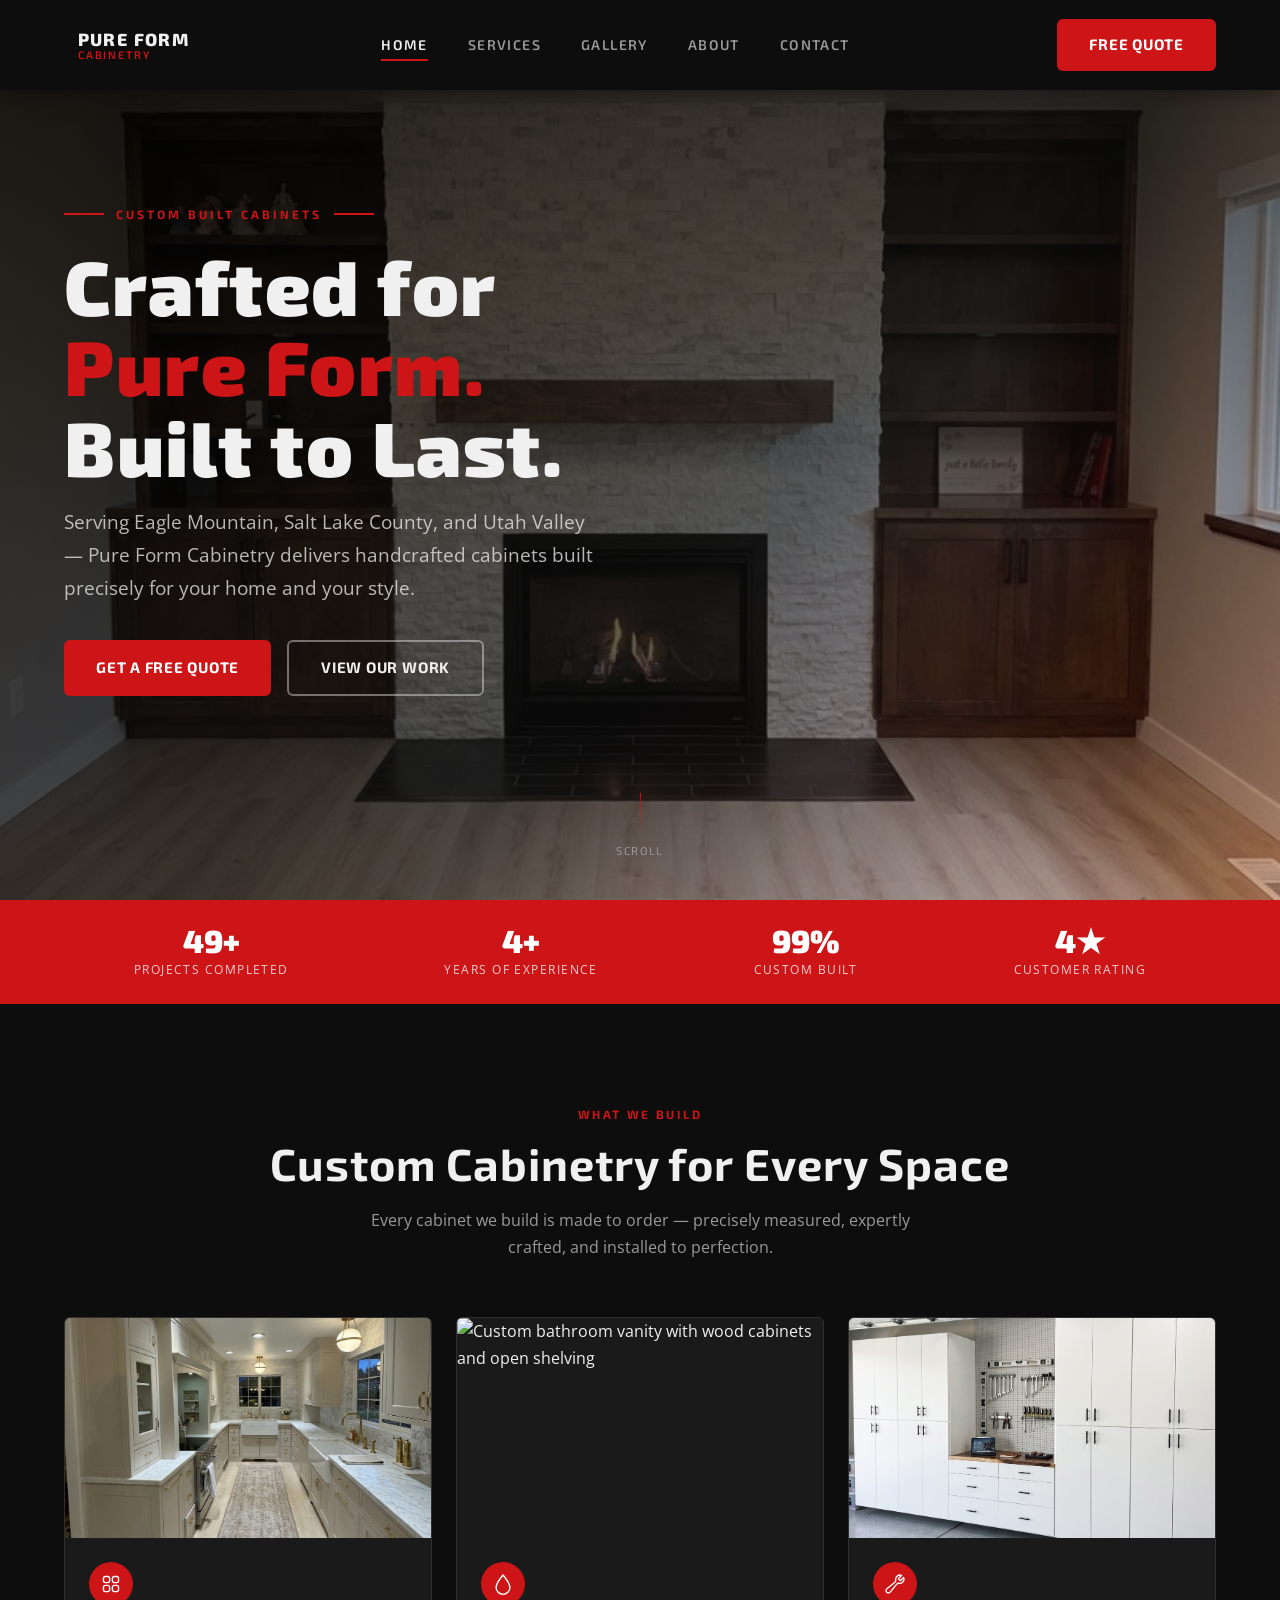
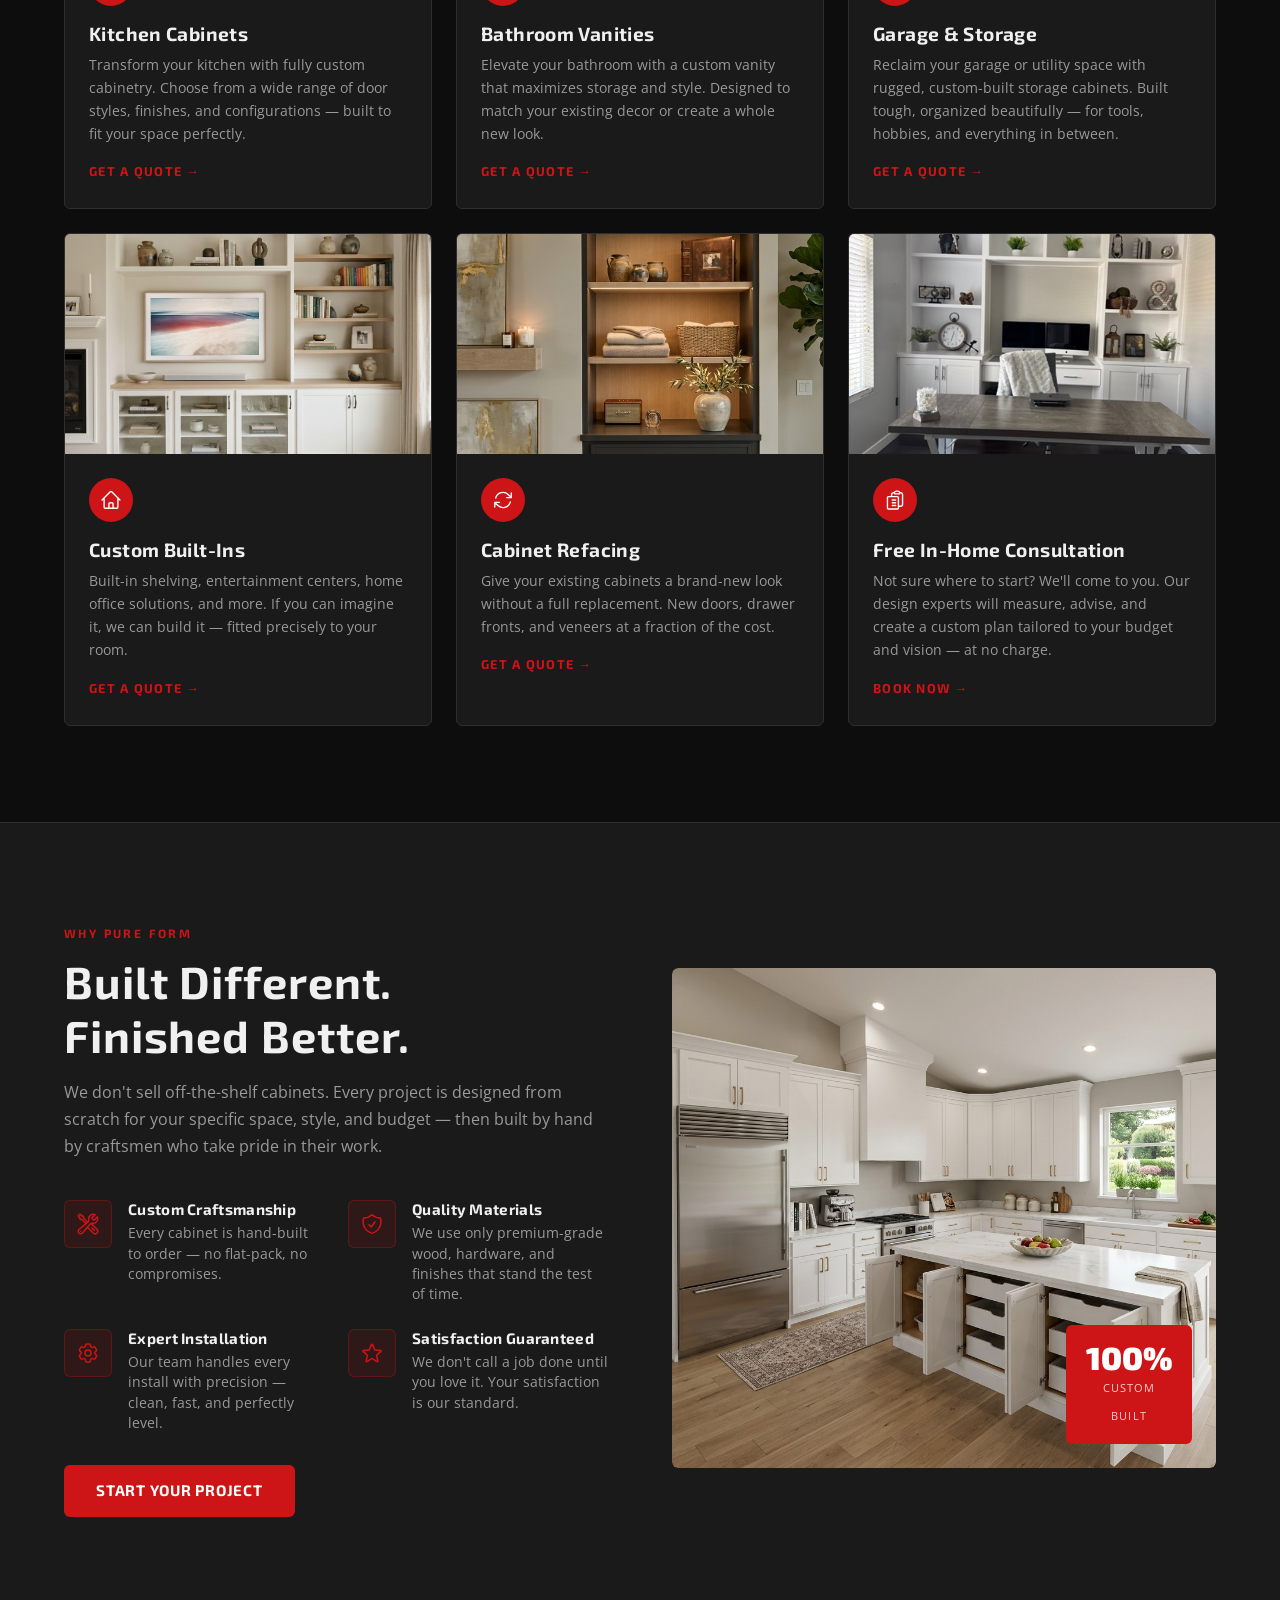
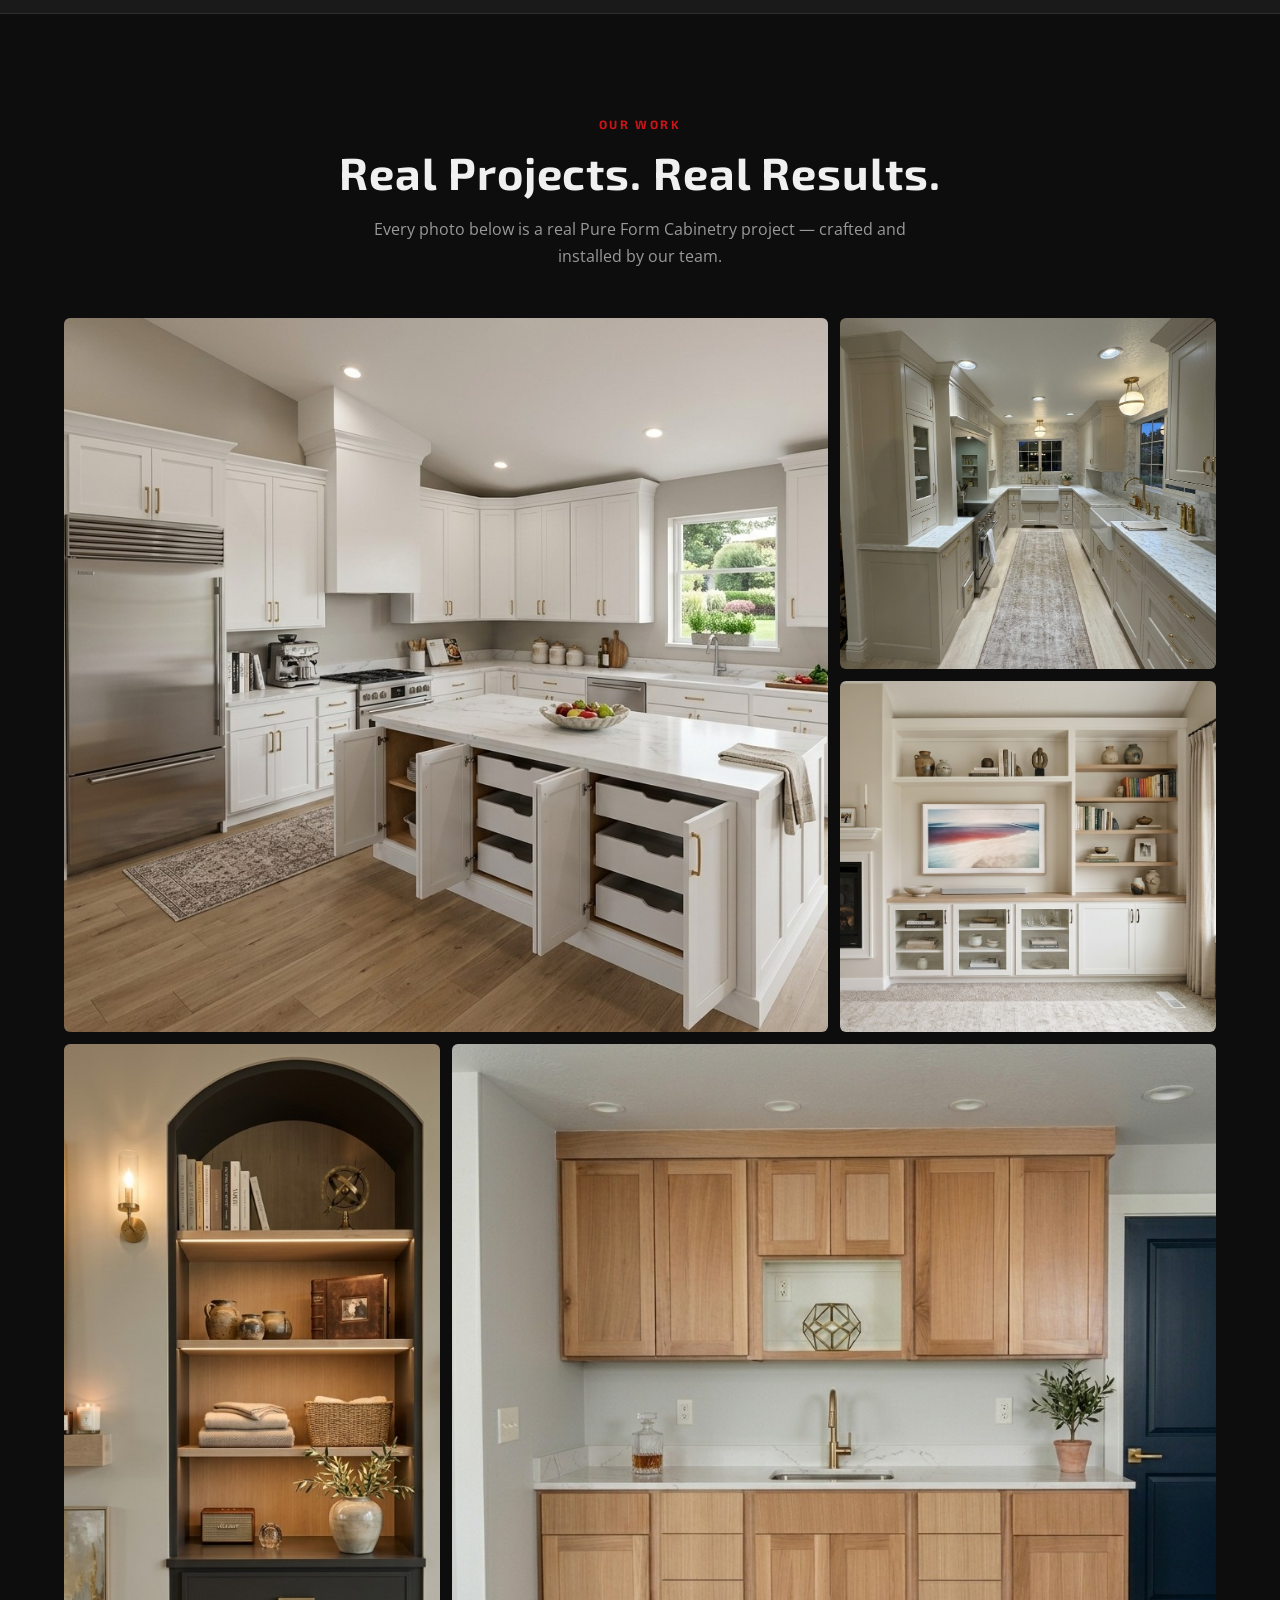
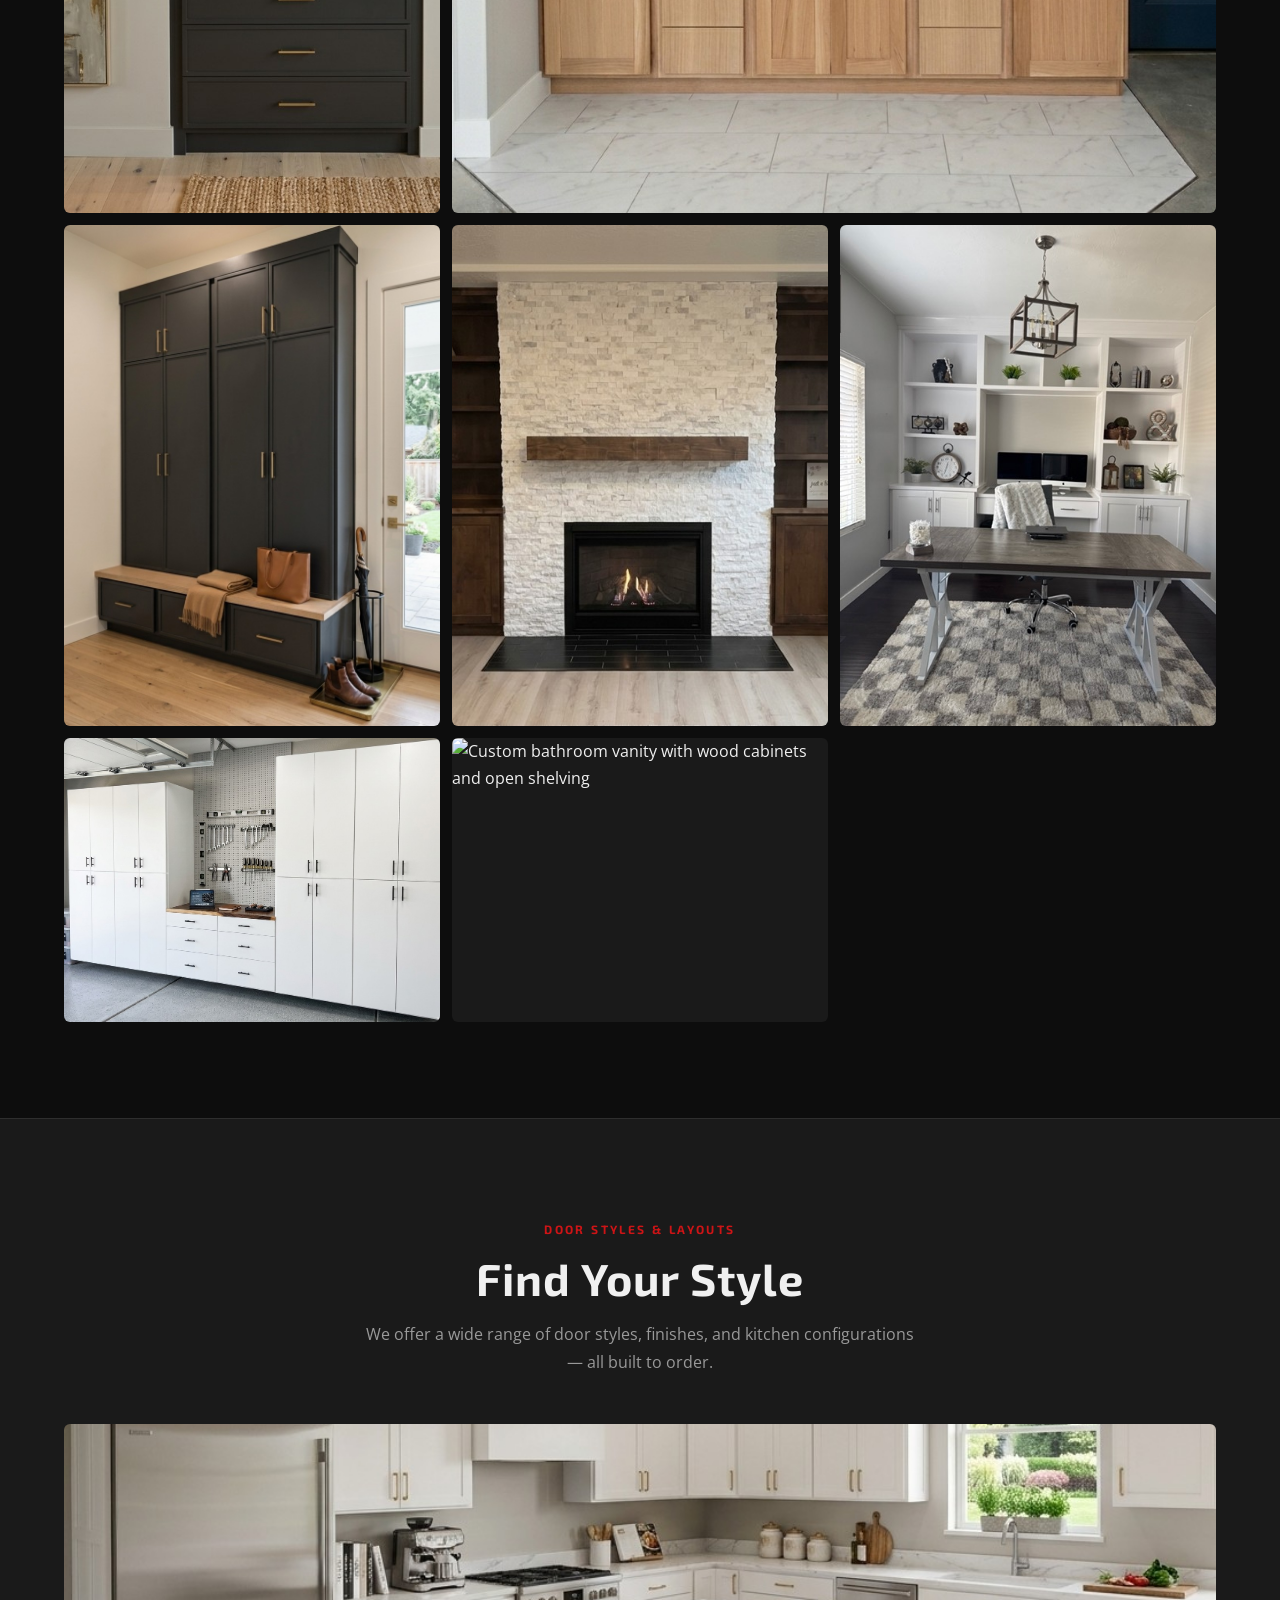
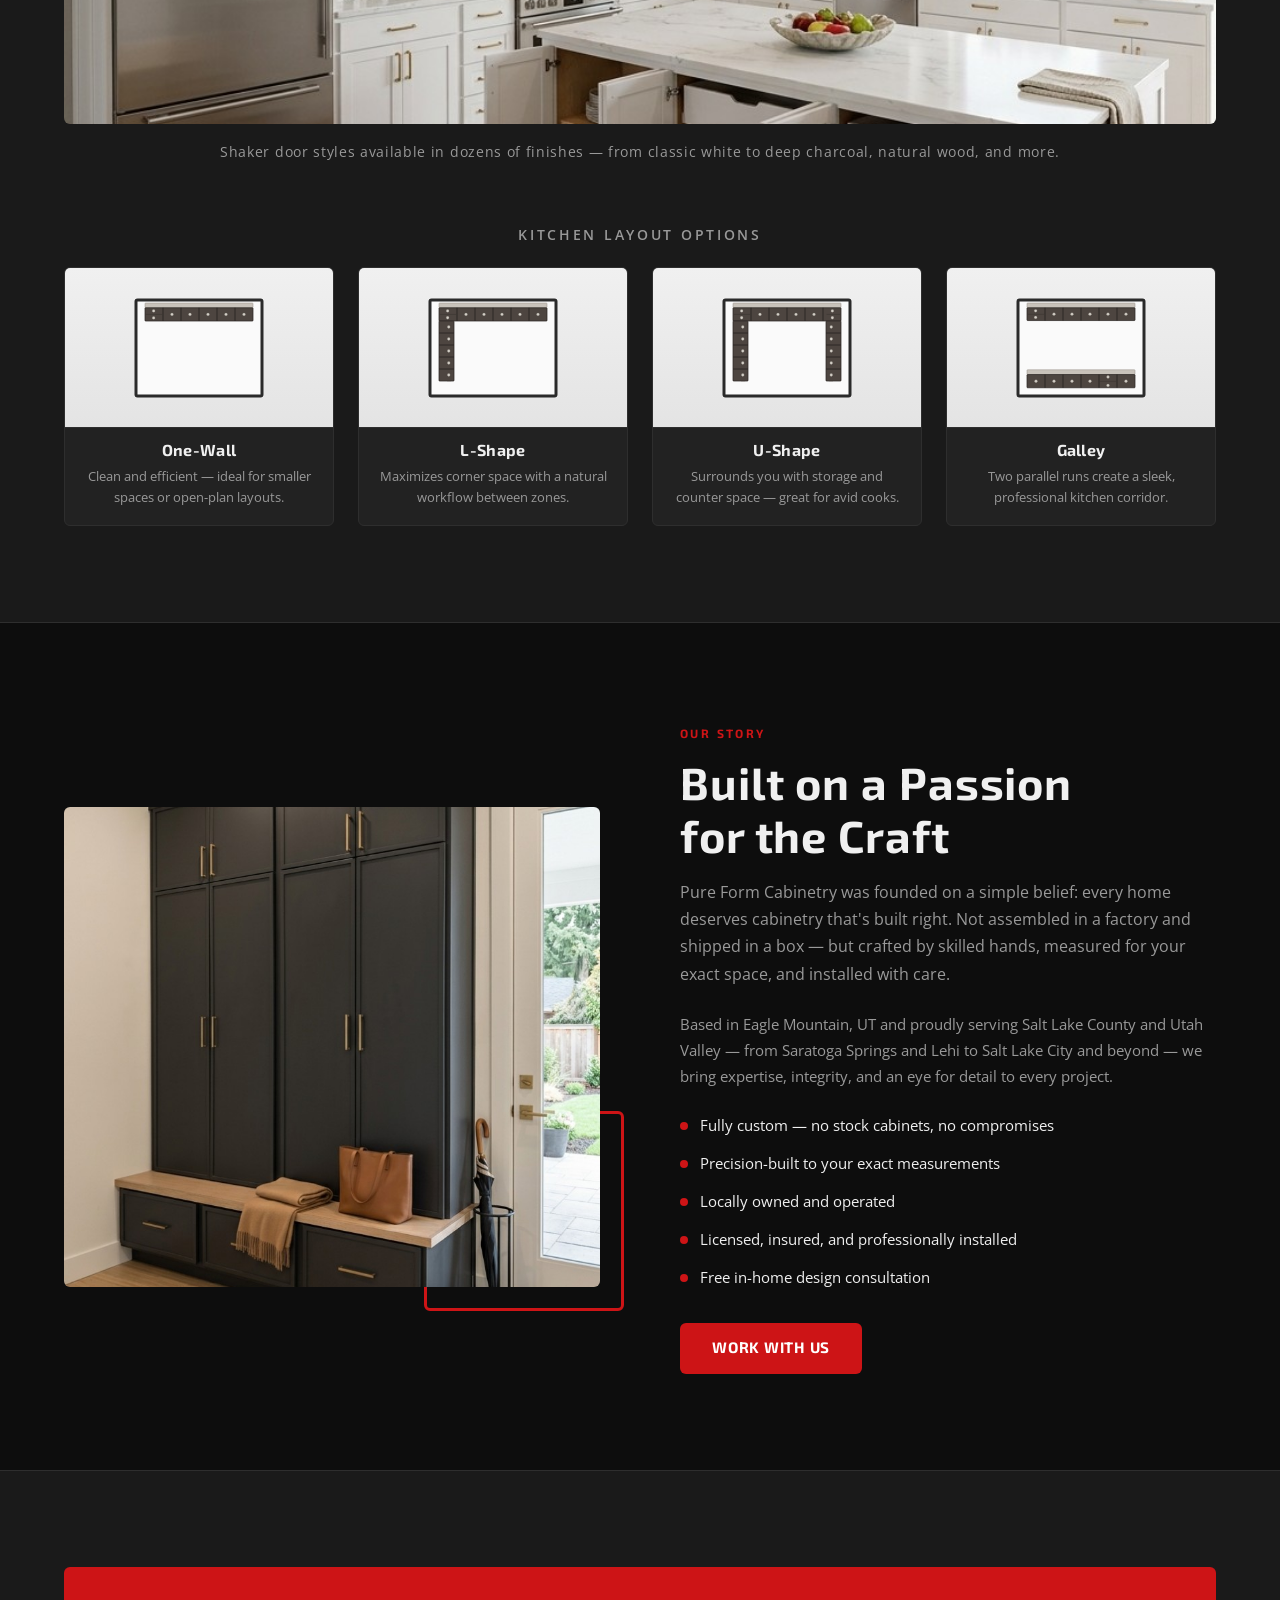
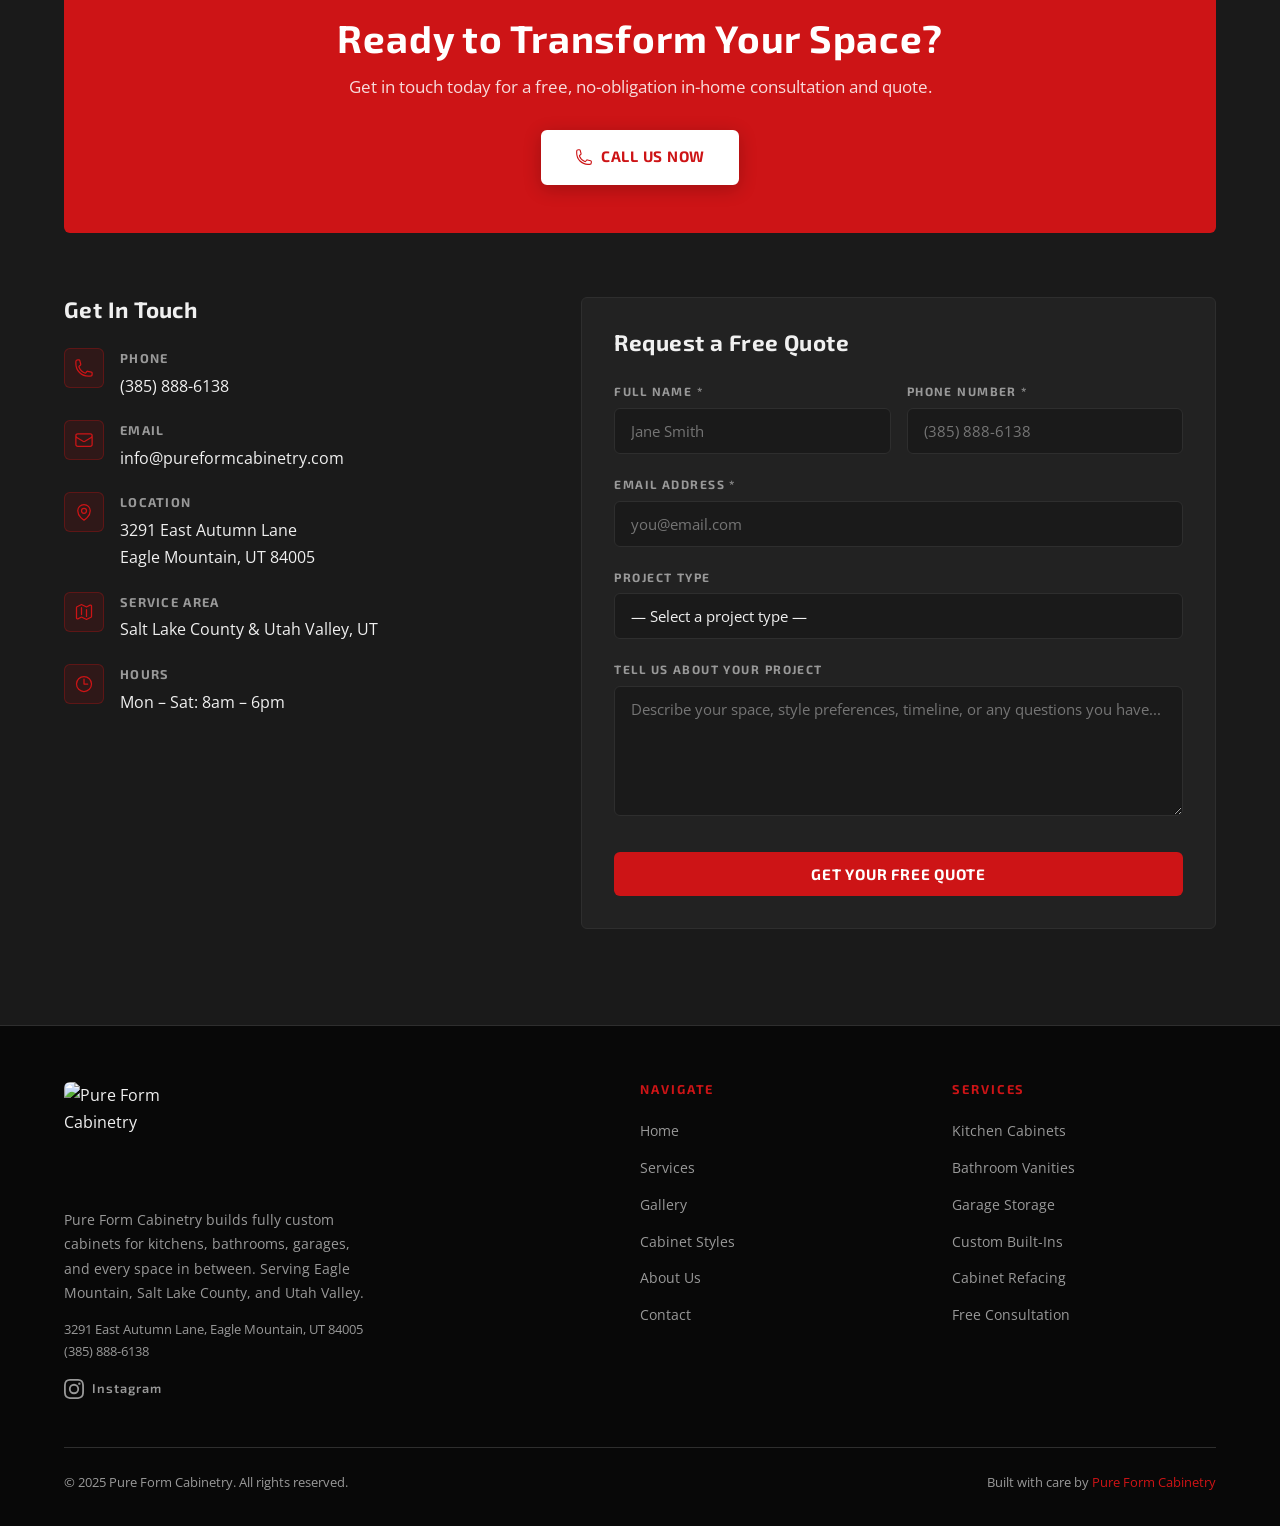
==== index.html @ 133c1fa2 "Initial site for GitHub Pages" ====
<!DOCTYPE html>
<html lang="en">
<head>
  <meta charset="UTF-8" />
  <meta name="viewport" content="width=device-width, initial-scale=1.0" />

  <!-- Primary SEO -->
  <title>Pure Form Cabinetry | Custom Cabinets in Eagle Mountain, Salt Lake & Utah Valley, UT</title>
  <meta name="description" content="Pure Form Cabinetry builds fully custom kitchen cabinets, bathroom vanities, and garage storage in Eagle Mountain, Salt Lake County, and Utah Valley. Call (385) 888-6138 for a free in-home quote." />
  <meta name="keywords" content="custom cabinets Eagle Mountain UT, kitchen cabinets Salt Lake City, bathroom vanity Utah Valley, custom cabinetry Lehi UT, garage cabinets Utah County, cabinet maker Eagle Mountain, Pure Form Cabinetry" />
  <link rel="canonical" href="https://www.pureformcabinetry.com/" />

  <!-- Geo / Local -->
  <meta name="geo.region" content="US-UT" />
  <meta name="geo.placename" content="Eagle Mountain, Utah" />
  <meta name="geo.position" content="40.3097;-111.9985" />
  <meta name="ICBM" content="40.3097, -111.9985" />

  <!-- Open Graph (social sharing) -->
  <meta property="og:type" content="website" />
  <meta property="og:url" content="https://www.pureformcabinetry.com/" />
  <meta property="og:title" content="Pure Form Cabinetry | Custom Cabinets — Eagle Mountain, UT" />
  <meta property="og:description" content="Handcrafted custom cabinets for kitchens, bathrooms, and garages. Serving Salt Lake County and Utah Valley. Free in-home consultations." />
  <meta property="og:image" content="https://www.pureformcabinetry.com/images/kitchen-island.png" />
  <meta property="og:image:width" content="1200" />
  <meta property="og:image:height" content="630" />
  <meta property="og:site_name" content="Pure Form Cabinetry" />
  <meta property="og:locale" content="en_US" />

  <!-- Twitter Card -->
  <meta name="twitter:card" content="summary_large_image" />
  <meta name="twitter:title" content="Pure Form Cabinetry | Custom Cabinets — Eagle Mountain, UT" />
  <meta name="twitter:description" content="Handcrafted custom cabinets for kitchens, bathrooms, and garages. Serving Salt Lake County and Utah Valley." />
  <meta name="twitter:image" content="https://www.pureformcabinetry.com/images/kitchen-island.png" />

  <!-- JSON-LD: LocalBusiness Structured Data -->
  <script type="application/ld+json">
  {
    "@context": "https://schema.org",
    "@type": "HomeAndConstructionBusiness",
    "name": "Pure Form Cabinetry",
    "description": "Custom built kitchen cabinets, bathroom vanities, garage storage, and built-in cabinetry serving Eagle Mountain, Salt Lake County, and Utah Valley.",
    "url": "https://www.pureformcabinetry.com",
    "logo": "https://www.pureformcabinetry.com/images/kitchen-island.png",
    "image": "https://www.pureformcabinetry.com/images/kitchen-island.png",
    "telephone": "+13858886138",
    "foundingDate": "2024",
    "priceRange": "$$",
    "address": {
      "@type": "PostalAddress",
      "streetAddress": "3291 East Autumn Lane",
      "addressLocality": "Eagle Mountain",
      "addressRegion": "UT",
      "postalCode": "84005",
      "addressCountry": "US"
    },
    "geo": {
      "@type": "GeoCoordinates",
      "latitude": 40.3097,
      "longitude": -111.9985
    },
    "openingHoursSpecification": [
      {
        "@type": "OpeningHoursSpecification",
        "dayOfWeek": ["Monday","Tuesday","Wednesday","Thursday","Friday","Saturday"],
        "opens": "08:00",
        "closes": "18:00"
      }
    ],
    "areaServed": [
      { "@type": "City", "name": "Eagle Mountain", "sameAs": "https://www.wikidata.org/wiki/Q1300413" },
      { "@type": "City", "name": "Saratoga Springs" },
      { "@type": "City", "name": "Lehi" },
      { "@type": "City", "name": "American Fork" },
      { "@type": "City", "name": "Provo" },
      { "@type": "City", "name": "Orem" },
      { "@type": "City", "name": "Salt Lake City" },
      { "@type": "City", "name": "South Jordan" },
      { "@type": "City", "name": "West Jordan" },
      { "@type": "City", "name": "Sandy" },
      { "@type": "City", "name": "Draper" },
      { "@type": "City", "name": "Herriman" },
      { "@type": "County", "name": "Salt Lake County" },
      { "@type": "County", "name": "Utah County" }
    ],
    "hasOfferCatalog": {
      "@type": "OfferCatalog",
      "name": "Custom Cabinetry Services",
      "itemListElement": [
        { "@type": "Offer", "itemOffered": { "@type": "Service", "name": "Custom Kitchen Cabinets" } },
        { "@type": "Offer", "itemOffered": { "@type": "Service", "name": "Bathroom Vanities" } },
        { "@type": "Offer", "itemOffered": { "@type": "Service", "name": "Garage Storage Cabinets" } },
        { "@type": "Offer", "itemOffered": { "@type": "Service", "name": "Custom Built-Ins" } },
        { "@type": "Offer", "itemOffered": { "@type": "Service", "name": "Cabinet Refacing" } },
        { "@type": "Offer", "itemOffered": { "@type": "Service", "name": "Free In-Home Consultation" } }
      ]
    },
    "sameAs": [
      "https://www.instagram.com/raws_chris/"
    ]
  }
  </script>

  <!-- Google Fonts -->
  <link rel="preconnect" href="https://fonts.googleapis.com" />
  <link rel="preconnect" href="https://fonts.gstatic.com" crossorigin />
  <link href="https://fonts.googleapis.com/css2?family=Exo+2:wght@400;600;700;800;900&family=Open+Sans:wght@400;500;600&display=swap" rel="stylesheet" />

  <!-- Stylesheet -->
  <link rel="stylesheet" href="css/styles.css" />
</head>
<body>

  <!-- SVG Icon Sprite -->
  <svg xmlns="http://www.w3.org/2000/svg" style="display:none" aria-hidden="true">
    <!-- Kitchen / cabinet grid -->
    <symbol id="icon-grid" viewBox="0 0 24 24" fill="none" stroke="currentColor" stroke-width="1.5" stroke-linecap="round" stroke-linejoin="round">
      <path d="M3.75 6A2.25 2.25 0 016 3.75h2.25A2.25 2.25 0 0110.5 6v2.25a2.25 2.25 0 01-2.25 2.25H6a2.25 2.25 0 01-2.25-2.25V6zM3.75 15.75A2.25 2.25 0 016 13.5h2.25a2.25 2.25 0 012.25 2.25V18a2.25 2.25 0 01-2.25 2.25H6A2.25 2.25 0 013.75 18v-2.25zM13.5 6a2.25 2.25 0 012.25-2.25H18A2.25 2.25 0 0120.25 6v2.25A2.25 2.25 0 0118 10.5h-2.25a2.25 2.25 0 01-2.25-2.25V6zM13.5 15.75a2.25 2.25 0 012.25-2.25H18a2.25 2.25 0 012.25 2.25V18A2.25 2.25 0 0118 20.25h-2.25A2.25 2.25 0 0113.5 18v-2.25z"/>
    </symbol>
    <!-- Droplet / bathroom -->
    <symbol id="icon-drop" viewBox="0 0 24 24" fill="none" stroke="currentColor" stroke-width="1.5" stroke-linecap="round" stroke-linejoin="round">
      <path d="M12 2.25S4.5 11.25 4.5 15.75a7.5 7.5 0 0015 0c0-4.5-7.5-13.5-7.5-13.5z"/>
    </symbol>
    <!-- Wrench / garage -->
    <symbol id="icon-wrench" viewBox="0 0 24 24" fill="none" stroke="currentColor" stroke-width="1.5" stroke-linecap="round" stroke-linejoin="round">
      <path d="M21.75 6.75a4.5 4.5 0 01-4.884 4.484c-1.076-.091-2.264.071-2.95.904l-7.152 8.684a2.548 2.548 0 11-3.586-3.586l8.684-7.152c.833-.686.995-1.874.904-2.95a4.5 4.5 0 016.336-4.486l-3.276 3.276a3.004 3.004 0 002.25 2.25l3.276-3.276c.256.565.398 1.192.398 1.852z"/>
    </symbol>
    <!-- Home / built-ins -->
    <symbol id="icon-home" viewBox="0 0 24 24" fill="none" stroke="currentColor" stroke-width="1.5" stroke-linecap="round" stroke-linejoin="round">
      <path d="M2.25 12l8.954-8.955c.44-.439 1.152-.439 1.591 0L21.75 12M4.5 9.75v10.125c0 .621.504 1.125 1.125 1.125H9.75v-4.875c0-.621.504-1.125 1.125-1.125h2.25c.621 0 1.125.504 1.125 1.125V21h4.125c.621 0 1.125-.504 1.125-1.125V9.75M8.25 21h8.25"/>
    </symbol>
    <!-- Refresh / refacing -->
    <symbol id="icon-refresh" viewBox="0 0 24 24" fill="none" stroke="currentColor" stroke-width="1.5" stroke-linecap="round" stroke-linejoin="round">
      <path d="M16.023 9.348h4.992v-.001M2.985 19.644v-4.992m0 0h4.992m-4.993 0l3.181 3.183a8.25 8.25 0 0013.803-3.7M4.031 9.865a8.25 8.25 0 0113.803-3.7l3.181 3.182m0-4.991v4.99"/>
    </symbol>
    <!-- Clipboard / consultation -->
    <symbol id="icon-clipboard" viewBox="0 0 24 24" fill="none" stroke="currentColor" stroke-width="1.5" stroke-linecap="round" stroke-linejoin="round">
      <path d="M9 12h3.75M9 15h3.75M9 18h3.75m3 .75H18a2.25 2.25 0 002.25-2.25V6.108c0-1.135-.845-2.098-1.976-2.192a48.424 48.424 0 00-1.123-.08m-5.801 0c-.065.21-.1.433-.1.664 0 .414.336.75.75.75h4.5a.75.75 0 00.75-.75 2.25 2.25 0 00-.1-.664m-5.8 0A2.251 2.251 0 0113.5 2.25H15c1.012 0 1.867.668 2.15 1.586m-5.8 0c-.376.023-.75.05-1.124.08C9.095 4.01 8.25 4.973 8.25 6.108V8.25m0 0H4.875c-.621 0-1.125.504-1.125 1.125v11.25c0 .621.504 1.125 1.125 1.125h9.75c.621 0 1.125-.504 1.125-1.125V9.375c0-.621-.504-1.125-1.125-1.125H8.25z"/>
    </symbol>
    <!-- Hammer / craftsmanship -->
    <symbol id="icon-hammer" viewBox="0 0 24 24" fill="none" stroke="currentColor" stroke-width="1.5" stroke-linecap="round" stroke-linejoin="round">
      <path d="M11.42 15.17L17.25 21A2.652 2.652 0 0021 17.25l-5.877-5.877M11.42 15.17l2.496-3.03c.317-.384.74-.626 1.208-.766M11.42 15.17l-4.655 5.653a2.548 2.548 0 11-3.586-3.586l6.837-5.63m5.108-.233c.55-.164 1.163-.188 1.743-.14a4.5 4.5 0 004.486-6.336l-3.276 3.277a3.004 3.004 0 01-2.25-2.25l3.276-3.276a4.5 4.5 0 00-6.336 4.486c.091 1.076-.071 2.264-.904 2.95l-.102.085m-1.745 1.437L5.909 7.5H4.5L2.25 3.75l1.5-1.5L7.5 4.5v1.409l4.26 4.26m-1.745 1.437l1.745-1.437m6.615 8.206L15.75 15.75M4.867 19.125h.008v.008h-.008v-.008z"/>
    </symbol>
    <!-- Shield-check / quality materials -->
    <symbol id="icon-shield" viewBox="0 0 24 24" fill="none" stroke="currentColor" stroke-width="1.5" stroke-linecap="round" stroke-linejoin="round">
      <path d="M9 12.75L11.25 15 15 9.75m-3-7.036A11.959 11.959 0 013.598 6 11.99 11.99 0 003 9.749c0 5.592 3.824 10.29 9 11.623 5.176-1.332 9-6.03 9-11.622 0-1.31-.21-2.571-.598-3.751h-.152c-3.196 0-6.1-1.248-8.25-3.285z"/>
    </symbol>
    <!-- Cog / installation -->
    <symbol id="icon-cog" viewBox="0 0 24 24" fill="none" stroke="currentColor" stroke-width="1.5" stroke-linecap="round" stroke-linejoin="round">
      <path d="M9.594 3.94c.09-.542.56-.94 1.11-.94h2.593c.55 0 1.02.398 1.11.94l.213 1.281c.063.374.313.686.645.87.074.04.147.083.22.127.324.196.72.257 1.075.124l1.217-.456a1.125 1.125 0 011.37.49l1.296 2.247a1.125 1.125 0 01-.26 1.431l-1.003.827c-.293.24-.438.613-.431.992a6.759 6.759 0 010 .255c-.007.378.138.75.43.99l1.005.828c.424.35.534.954.26 1.43l-1.298 2.247a1.125 1.125 0 01-1.369.491l-1.217-.456c-.355-.133-.75-.072-1.076.124a6.57 6.57 0 01-.22.128c-.331.183-.581.495-.644.869l-.213 1.28c-.09.543-.56.941-1.11.941h-2.594c-.55 0-1.02-.398-1.11-.94l-.213-1.281c-.062-.374-.312-.686-.644-.87a6.52 6.52 0 01-.22-.127c-.325-.196-.72-.257-1.076-.124l-1.217.456a1.125 1.125 0 01-1.369-.49l-1.297-2.247a1.125 1.125 0 01.26-1.431l1.004-.827c.292-.24.437-.613.43-.992a6.932 6.932 0 010-.255c.007-.378-.138-.75-.43-.99l-1.004-.828a1.125 1.125 0 01-.26-1.43l1.297-2.247a1.125 1.125 0 011.37-.491l1.216.456c.356.133.751.072 1.076-.124.072-.044.146-.087.22-.128.332-.183.582-.495.644-.869l.214-1.281z"/><path d="M15 12a3 3 0 11-6 0 3 3 0 016 0z"/>
    </symbol>
    <!-- Star / satisfaction -->
    <symbol id="icon-star" viewBox="0 0 24 24" fill="none" stroke="currentColor" stroke-width="1.5" stroke-linecap="round" stroke-linejoin="round">
      <path d="M11.48 3.499a.562.562 0 011.04 0l2.125 5.111a.563.563 0 00.475.345l5.518.442c.499.04.701.663.321.988l-4.204 3.602a.563.563 0 00-.182.557l1.285 5.385a.562.562 0 01-.84.61l-4.725-2.885a.563.563 0 00-.586 0L6.982 20.54a.562.562 0 01-.84-.61l1.285-5.386a.562.562 0 00-.182-.557l-4.204-3.602a.563.563 0 01.321-.988l5.518-.442a.563.563 0 00.475-.345L11.48 3.5z"/>
    </symbol>
    <!-- Phone -->
    <symbol id="icon-phone" viewBox="0 0 24 24" fill="none" stroke="currentColor" stroke-width="1.5" stroke-linecap="round" stroke-linejoin="round">
      <path d="M2.25 6.75c0 8.284 6.716 15 15 15h2.25a2.25 2.25 0 002.25-2.25v-1.372c0-.516-.351-.966-.852-1.091l-4.423-1.106c-.44-.11-.902.055-1.173.417l-.97 1.293c-.282.376-.769.542-1.21.38a12.035 12.035 0 01-7.143-7.143c-.162-.441.004-.928.38-1.21l1.293-.97c.363-.271.527-.734.417-1.173L6.963 3.102a1.125 1.125 0 00-1.091-.852H4.5A2.25 2.25 0 002.25 4.5v2.25z"/>
    </symbol>
    <!-- Mail / envelope -->
    <symbol id="icon-mail" viewBox="0 0 24 24" fill="none" stroke="currentColor" stroke-width="1.5" stroke-linecap="round" stroke-linejoin="round">
      <path d="M21.75 6.75v10.5a2.25 2.25 0 01-2.25 2.25h-15a2.25 2.25 0 01-2.25-2.25V6.75m19.5 0A2.25 2.25 0 0019.5 4.5h-15a2.25 2.25 0 00-2.25 2.25m19.5 0v.243a2.25 2.25 0 01-1.07 1.916l-7.5 4.615a2.25 2.25 0 01-2.36 0L3.32 8.91a2.25 2.25 0 01-1.07-1.916V6.75"/>
    </symbol>
    <!-- Map pin / location -->
    <symbol id="icon-pin" viewBox="0 0 24 24" fill="none" stroke="currentColor" stroke-width="1.5" stroke-linecap="round" stroke-linejoin="round">
      <path d="M15 10.5a3 3 0 11-6 0 3 3 0 016 0z"/><path d="M19.5 10.5c0 7.142-7.5 11.25-7.5 11.25S4.5 17.642 4.5 10.5a7.5 7.5 0 1115 0z"/>
    </symbol>
    <!-- Map / service area -->
    <symbol id="icon-map" viewBox="0 0 24 24" fill="none" stroke="currentColor" stroke-width="1.5" stroke-linecap="round" stroke-linejoin="round">
      <path d="M9 6.75V15m6-6v8.25m.503 3.498l4.875-2.437c.381-.19.622-.58.622-1.006V4.82c0-.836-.88-1.38-1.628-1.006l-3.869 1.934c-.317.159-.69.159-1.006 0L9.503 3.252a1.125 1.125 0 00-1.006 0L3.622 5.689C3.24 5.88 3 6.27 3 6.695V19.18c0 .836.88 1.38 1.628 1.006l3.869-1.934c.317-.159.69-.159 1.006 0l4.994 2.497c.317.158.69.158 1.006 0z"/>
    </symbol>
    <!-- Clock / hours -->
    <symbol id="icon-clock" viewBox="0 0 24 24" fill="none" stroke="currentColor" stroke-width="1.5" stroke-linecap="round" stroke-linejoin="round">
      <path d="M12 6v6h4.5m4.5 0a9 9 0 11-18 0 9 9 0 0118 0z"/>
    </symbol>
  </svg>

  <!-- ======================================================
       NAVIGATION
  ====================================================== -->
  <header class="nav" id="nav">
    <div class="nav-inner">
      <!-- Logo -->
      <a href="#home" class="nav-logo">
        <img src="../top.png" alt="" class="nav-logo-icon" aria-hidden="true" />
        <div class="nav-logo-text">
          Pure Form
          <span>Cabinetry</span>
        </div>
      </a>

      <!-- Desktop Links -->
      <nav class="nav-links">
        <a href="#home">Home</a>
        <a href="#services">Services</a>
        <a href="#gallery">Gallery</a>
        <a href="#about">About</a>
        <a href="#contact">Contact</a>
      </nav>

      <a href="#contact" class="btn btn-primary nav-cta">Free Quote</a>

      <!-- Hamburger -->
      <button class="nav-hamburger" aria-label="Toggle menu">
        <span></span>
        <span></span>
        <span></span>
      </button>
    </div>

    <!-- Mobile Drawer -->
    <nav class="nav-mobile">
      <a href="#home">Home</a>
      <a href="#services">Services</a>
      <a href="#gallery">Gallery</a>
      <a href="#about">About</a>
      <a href="#contact">Contact</a>
      <a href="#contact" class="btn btn-primary">Get a Free Quote</a>
    </nav>
  </header>


  <!-- ======================================================
       HERO
  ====================================================== -->
  <section class="hero" id="home">
    <!-- Background Video -->
    <video class="hero-video" autoplay muted loop playsinline poster="images/fireplace-built-ins.png">
      <source src="../video.mp4" type="video/mp4" />
    </video>

    <div class="hero-overlay"></div>

    <div class="hero-content">
      <div class="hero-eyebrow">
        <span>Custom Built Cabinets</span>
      </div>

      <h1>Crafted for<br /><em>Pure Form.</em><br />Built to Last.</h1>

      <p class="hero-sub">
        Serving Eagle Mountain, Salt Lake County, and Utah Valley — Pure Form Cabinetry delivers handcrafted cabinets built precisely for your home and your style.
      </p>

      <div class="hero-actions">
        <a href="#contact" class="btn btn-primary">Get a Free Quote</a>
        <a href="#gallery" class="btn btn-outline">View Our Work</a>
      </div>
    </div>

    <div class="hero-scroll" role="button" tabindex="0" aria-label="Scroll down">
      <div class="hero-scroll-line"></div>
      <span>Scroll</span>
    </div>
  </section>


  <!-- ======================================================
       STATS BAR
  ====================================================== -->
  <div class="stats">
    <div class="stats-inner container">
      <div class="stat-item">
        <div class="stat-num" data-target="50" data-suffix="+">50+</div>
        <div class="stat-label">Projects Completed</div>
      </div>
      <div class="stat-item">
        <div class="stat-num" data-target="5" data-suffix="+">5+</div>
        <div class="stat-label">Years of Experience</div>
      </div>
      <div class="stat-item">
        <div class="stat-num" data-target="100" data-suffix="%">100%</div>
        <div class="stat-label">Custom Built</div>
      </div>
      <div class="stat-item">
        <div class="stat-num" data-target="5" data-suffix="★">5★</div>
        <div class="stat-label">Customer Rating</div>
      </div>
    </div>
  </div>


  <!-- ======================================================
       SERVICES
  ====================================================== -->
  <section class="services" id="services">
    <div class="container">
      <div class="services-header reveal">
        <span class="section-label">What We Build</span>
        <h2 class="section-title">Custom Cabinetry for Every Space</h2>
        <p class="section-sub">Every cabinet we build is made to order — precisely measured, expertly crafted, and installed to perfection.</p>
      </div>

      <div class="services-grid">

        <!-- Kitchen -->
        <div class="service-card reveal">
          <div class="service-card-img">
            <img src="images/kitchen-galley.png" alt="Custom kitchen cabinets with marble and brass accents" loading="lazy" />
          </div>
          <div class="service-card-body">
            <div class="service-icon"><svg aria-hidden="true"><use href="#icon-grid"/></svg></div>
            <h3>Kitchen Cabinets</h3>
            <p>Transform your kitchen with fully custom cabinetry. Choose from a wide range of door styles, finishes, and configurations — built to fit your space perfectly.</p>
            <a href="#contact" class="service-card-link">Get a Quote →</a>
          </div>
        </div>

        <!-- Bathroom -->
        <div class="service-card reveal">
          <div class="service-card-img">
            <img src="../CleanImages/Gemini_Generated_Image_ugwry7ugwry7ugwr.png" alt="Custom bathroom vanity with wood cabinets and open shelving" loading="lazy" />
          </div>
          <div class="service-card-body">
            <div class="service-icon"><svg aria-hidden="true"><use href="#icon-drop"/></svg></div>
            <h3>Bathroom Vanities</h3>
            <p>Elevate your bathroom with a custom vanity that maximizes storage and style. Designed to match your existing decor or create a whole new look.</p>
            <a href="#contact" class="service-card-link">Get a Quote →</a>
          </div>
        </div>

        <!-- Garage -->
        <div class="service-card reveal">
          <div class="service-card-img">
            <img src="images/garage.png" alt="Custom garage storage cabinets and workbench" loading="lazy" />
          </div>
          <div class="service-card-body">
            <div class="service-icon"><svg aria-hidden="true"><use href="#icon-wrench"/></svg></div>
            <h3>Garage &amp; Storage</h3>
            <p>Reclaim your garage or utility space with rugged, custom-built storage cabinets. Built tough, organized beautifully — for tools, hobbies, and everything in between.</p>
            <a href="#contact" class="service-card-link">Get a Quote →</a>
          </div>
        </div>

        <!-- Custom Built-Ins -->
        <div class="service-card reveal">
          <div class="service-card-img">
            <img src="images/entertainment-center.png" alt="Custom built-in entertainment center and shelving" loading="lazy" />
          </div>
          <div class="service-card-body">
            <div class="service-icon"><svg aria-hidden="true"><use href="#icon-home"/></svg></div>
            <h3>Custom Built-Ins</h3>
            <p>Built-in shelving, entertainment centers, home office solutions, and more. If you can imagine it, we can build it — fitted precisely to your room.</p>
            <a href="#contact" class="service-card-link">Get a Quote →</a>
          </div>
        </div>

        <!-- Refacing -->
        <div class="service-card reveal">
          <div class="service-card-img">
            <img src="images/arched-built-in.png" alt="Custom arched built-in shelving and cabinetry" loading="lazy" />
          </div>
          <div class="service-card-body">
            <div class="service-icon"><svg aria-hidden="true"><use href="#icon-refresh"/></svg></div>
            <h3>Cabinet Refacing</h3>
            <p>Give your existing cabinets a brand-new look without a full replacement. New doors, drawer fronts, and veneers at a fraction of the cost.</p>
            <a href="#contact" class="service-card-link">Get a Quote →</a>
          </div>
        </div>

        <!-- Consultation -->
        <div class="service-card reveal">
          <div class="service-card-img">
            <img src="images/home-office.png" alt="Custom home office built-in desk and storage" loading="lazy" />
          </div>
          <div class="service-card-body">
            <div class="service-icon"><svg aria-hidden="true"><use href="#icon-clipboard"/></svg></div>
            <h3>Free In-Home Consultation</h3>
            <p>Not sure where to start? We'll come to you. Our design experts will measure, advise, and create a custom plan tailored to your budget and vision — at no charge.</p>
            <a href="#contact" class="service-card-link">Book Now →</a>
          </div>
        </div>

      </div>
    </div>
  </section>


  <!-- ======================================================
       WHY CHOOSE US
  ====================================================== -->
  <section class="why" id="why">
    <div class="container">
      <div class="why-grid">

        <div class="why-text">
          <span class="section-label reveal">Why Pure Form</span>
          <h2 class="section-title reveal">Built Different.<br />Finished Better.</h2>
          <p class="section-sub reveal">
            We don't sell off-the-shelf cabinets. Every project is designed from scratch for your specific space, style, and budget — then built by hand by craftsmen who take pride in their work.
          </p>

          <div class="why-features reveal">
            <div class="feature-item">
              <div class="feature-icon"><svg aria-hidden="true"><use href="#icon-hammer"/></svg></div>
              <div>
                <h4>Custom Craftsmanship</h4>
                <p>Every cabinet is hand-built to order — no flat-pack, no compromises.</p>
              </div>
            </div>
            <div class="feature-item">
              <div class="feature-icon"><svg aria-hidden="true"><use href="#icon-shield"/></svg></div>
              <div>
                <h4>Quality Materials</h4>
                <p>We use only premium-grade wood, hardware, and finishes that stand the test of time.</p>
              </div>
            </div>
            <div class="feature-item">
              <div class="feature-icon"><svg aria-hidden="true"><use href="#icon-cog"/></svg></div>
              <div>
                <h4>Expert Installation</h4>
                <p>Our team handles every install with precision — clean, fast, and perfectly level.</p>
              </div>
            </div>
            <div class="feature-item">
              <div class="feature-icon"><svg aria-hidden="true"><use href="#icon-star"/></svg></div>
              <div>
                <h4>Satisfaction Guaranteed</h4>
                <p>We don't call a job done until you love it. Your satisfaction is our standard.</p>
              </div>
            </div>
          </div>

          <a href="#contact" class="btn btn-primary reveal" style="margin-top:2rem;">Start Your Project</a>
        </div>

        <div class="why-image reveal">
          <img src="images/kitchen-island.png" alt="Custom white kitchen with marble island and organization" loading="lazy" />
          <div class="why-image-badge">
            <strong>100%</strong>
            <span>Custom<br />Built</span>
          </div>
        </div>

      </div>
    </div>
  </section>


  <!-- ======================================================
       GALLERY
  ====================================================== -->
  <section class="gallery" id="gallery">
    <div class="container">
      <div class="gallery-header reveal">
        <span class="section-label">Our Work</span>
        <h2 class="section-title">Real Projects. Real Results.</h2>
        <p class="section-sub">Every photo below is a real Pure Form Cabinetry project — crafted and installed by our team.</p>
      </div>

      <div class="gallery-grid">
        <div class="gallery-item">
          <img src="images/kitchen-island.png" alt="Modern kitchen with marble island and custom storage" loading="lazy" />
          <div class="gallery-overlay">
            <svg width="32" height="32" fill="none" stroke="currentColor" stroke-width="2" viewBox="0 0 24 24"><path d="M15 3h6v6M9 21H3v-6M21 3l-7 7M3 21l7-7"/></svg>
          </div>
        </div>
        <div class="gallery-item">
          <img src="images/kitchen-galley.png" alt="Luxury galley kitchen with shaker cabinets" loading="lazy" />
          <div class="gallery-overlay">
            <svg width="32" height="32" fill="none" stroke="currentColor" stroke-width="2" viewBox="0 0 24 24"><path d="M15 3h6v6M9 21H3v-6M21 3l-7 7M3 21l7-7"/></svg>
          </div>
        </div>
        <div class="gallery-item">
          <img src="images/entertainment-center.png" alt="White built-in entertainment wall with TV niche" loading="lazy" />
          <div class="gallery-overlay">
            <svg width="32" height="32" fill="none" stroke="currentColor" stroke-width="2" viewBox="0 0 24 24"><path d="M15 3h6v6M9 21H3v-6M21 3l-7 7M3 21l7-7"/></svg>
          </div>
        </div>
        <div class="gallery-item">
          <img src="images/arched-built-in.png" alt="Arched alcove built-in with lit shelving" loading="lazy" />
          <div class="gallery-overlay">
            <svg width="32" height="32" fill="none" stroke="currentColor" stroke-width="2" viewBox="0 0 24 24"><path d="M15 3h6v6M9 21H3v-6M21 3l-7 7M3 21l7-7"/></svg>
          </div>
        </div>
        <div class="gallery-item">
          <img src="images/wet-bar.png" alt="Modern wet bar with custom oak cabinetry" loading="lazy" />
          <div class="gallery-overlay">
            <svg width="32" height="32" fill="none" stroke="currentColor" stroke-width="2" viewBox="0 0 24 24"><path d="M15 3h6v6M9 21H3v-6M21 3l-7 7M3 21l7-7"/></svg>
          </div>
        </div>
        <div class="gallery-item">
          <img src="images/mudroom.png" alt="Custom mudroom lockers and bench storage" loading="lazy" />
          <div class="gallery-overlay">
            <svg width="32" height="32" fill="none" stroke="currentColor" stroke-width="2" viewBox="0 0 24 24"><path d="M15 3h6v6M9 21H3v-6M21 3l-7 7M3 21l7-7"/></svg>
          </div>
        </div>
        <div class="gallery-item">
          <img src="images/fireplace-built-ins.png" alt="Living room fireplace with flanking built-ins" loading="lazy" />
          <div class="gallery-overlay">
            <svg width="32" height="32" fill="none" stroke="currentColor" stroke-width="2" viewBox="0 0 24 24"><path d="M15 3h6v6M9 21H3v-6M21 3l-7 7M3 21l7-7"/></svg>
          </div>
        </div>
        <div class="gallery-item">
          <img src="images/home-office.png" alt="Home office with custom wall unit and desk" loading="lazy" />
          <div class="gallery-overlay">
            <svg width="32" height="32" fill="none" stroke="currentColor" stroke-width="2" viewBox="0 0 24 24"><path d="M15 3h6v6M9 21H3v-6M21 3l-7 7M3 21l7-7"/></svg>
          </div>
        </div>
        <div class="gallery-item">
          <img src="images/garage.png" alt="Organized garage workshop with custom cabinets" loading="lazy" />
          <div class="gallery-overlay">
            <svg width="32" height="32" fill="none" stroke="currentColor" stroke-width="2" viewBox="0 0 24 24"><path d="M15 3h6v6M9 21H3v-6M21 3l-7 7M3 21l7-7"/></svg>
          </div>
        </div>
        <div class="gallery-item">
          <img src="../CleanImages/Gemini_Generated_Image_ugwry7ugwry7ugwr.png" alt="Custom bathroom vanity with wood cabinets and open shelving" loading="lazy" />
          <div class="gallery-overlay">
            <svg width="32" height="32" fill="none" stroke="currentColor" stroke-width="2" viewBox="0 0 24 24"><path d="M15 3h6v6M9 21H3v-6M21 3l-7 7M3 21l7-7"/></svg>
          </div>
        </div>
      </div>
    </div>
  </section>

  <!-- Lightbox -->
  <div class="lightbox" id="lightbox" role="dialog" aria-modal="true" aria-label="Image viewer">
    <button class="lightbox-close" id="lightbox-close" aria-label="Close">✕</button>
    <button class="lightbox-nav lightbox-prev" id="lightbox-prev" aria-label="Previous image">‹</button>
    <img class="lightbox-img" id="lightbox-img" src="" alt="" />
    <button class="lightbox-nav lightbox-next" id="lightbox-next" aria-label="Next image">›</button>
  </div>


  <!-- ======================================================
       CABINET STYLES
  ====================================================== -->
  <section class="styles-section" id="styles">
    <div class="container">
      <div class="styles-header reveal">
        <span class="section-label">Door Styles &amp; Layouts</span>
        <h2 class="section-title">Find Your Style</h2>
        <p class="section-sub">We offer a wide range of door styles, finishes, and kitchen configurations — all built to order.</p>
      </div>

      <div class="styles-shaker reveal">
        <img src="images/kitchen-island.png" alt="Custom white shaker-style cabinetry and marble surfaces" loading="lazy" />
        <p class="styles-shaker-caption">Shaker door styles available in dozens of finishes — from classic white to deep charcoal, natural wood, and more.</p>
      </div>

      <h3 class="reveal" style="text-align:center; margin-bottom:1.5rem; color:var(--muted); font-size:0.85rem; letter-spacing:0.2em; text-transform:uppercase; font-family:'Open Sans',sans-serif; font-weight:600;">Kitchen Layout Options</h3>

      <div class="kitchen-shapes reveal">
        <div class="kitchen-shape-card">
          <div class="kitchen-shape-diagram">
            <svg viewBox="0 0 100 80" role="img" aria-label="One-wall kitchen layout">
              <title>One-wall kitchen layout</title>
              <rect class="kitchen-floor" x="8" y="8" width="84" height="64" rx="1" />
              <rect class="kitchen-ct" x="14" y="10" width="72" height="3.2" rx="0.45" />
              <rect class="kitchen-cab" x="14" y="13.2" width="72" height="8.8" rx="0.4" />
              <line class="kitchen-stile" x1="26" y1="13.2" x2="26" y2="22" />
              <line class="kitchen-stile" x1="38" y1="13.2" x2="38" y2="22" />
              <line class="kitchen-stile" x1="50" y1="13.2" x2="50" y2="22" />
              <line class="kitchen-stile" x1="62" y1="13.2" x2="62" y2="22" />
              <line class="kitchen-stile" x1="74" y1="13.2" x2="74" y2="22" />
              <line class="kitchen-drawer-line" x1="14.35" y1="17.6" x2="25.65" y2="17.6" />
              <circle class="kitchen-pull" cx="19.75" cy="15.25" r="0.95" />
              <circle class="kitchen-pull" cx="19.75" cy="19.95" r="0.95" />
              <circle class="kitchen-pull" cx="32" cy="17.6" r="0.95" />
              <circle class="kitchen-pull" cx="44" cy="17.6" r="0.95" />
              <circle class="kitchen-pull" cx="56" cy="17.6" r="0.95" />
              <circle class="kitchen-pull" cx="68" cy="17.6" r="0.95" />
              <circle class="kitchen-pull" cx="80" cy="17.6" r="0.95" />
            </svg>
          </div>
          <h4>One-Wall</h4>
          <p>Clean and efficient — ideal for smaller spaces or open-plan layouts.</p>
        </div>
        <div class="kitchen-shape-card">
          <div class="kitchen-shape-diagram">
            <svg viewBox="0 0 100 80" role="img" aria-label="L-shaped kitchen layout">
              <title>L-shaped kitchen layout</title>
              <rect class="kitchen-floor" x="8" y="8" width="84" height="64" rx="1" />
              <rect class="kitchen-ct" x="14" y="10" width="72" height="3.2" rx="0.45" />
              <rect class="kitchen-ct" x="19.2" y="22" width="3.1" height="40" rx="0.35" />
              <rect class="kitchen-cab" x="14" y="13.2" width="72" height="8.8" rx="0.4" />
              <rect class="kitchen-cab" x="14" y="22" width="10" height="40" rx="0.4" />
              <line class="kitchen-stile" x1="26" y1="13.2" x2="26" y2="22" />
              <line class="kitchen-stile" x1="38" y1="13.2" x2="38" y2="22" />
              <line class="kitchen-stile" x1="50" y1="13.2" x2="50" y2="22" />
              <line class="kitchen-stile" x1="62" y1="13.2" x2="62" y2="22" />
              <line class="kitchen-stile" x1="74" y1="13.2" x2="74" y2="22" />
              <line class="kitchen-stile" x1="14" y1="30" x2="24" y2="30" />
              <line class="kitchen-stile" x1="14" y1="38" x2="24" y2="38" />
              <line class="kitchen-stile" x1="14" y1="46" x2="24" y2="46" />
              <line class="kitchen-stile" x1="14" y1="54" x2="24" y2="54" />
              <line class="kitchen-drawer-line" x1="14.35" y1="17.6" x2="25.65" y2="17.6" />
              <circle class="kitchen-pull" cx="19.75" cy="15.25" r="0.95" />
              <circle class="kitchen-pull" cx="19.75" cy="19.85" r="0.95" />
              <circle class="kitchen-pull" cx="32" cy="17.6" r="0.95" />
              <circle class="kitchen-pull" cx="44" cy="17.6" r="0.95" />
              <circle class="kitchen-pull" cx="56" cy="17.6" r="0.95" />
              <circle class="kitchen-pull" cx="68" cy="17.6" r="0.95" />
              <circle class="kitchen-pull" cx="80" cy="17.6" r="0.95" />
              <circle class="kitchen-pull" cx="20.5" cy="26" r="0.95" />
              <circle class="kitchen-pull" cx="20.5" cy="34" r="0.95" />
              <circle class="kitchen-pull" cx="20.5" cy="42" r="0.95" />
              <circle class="kitchen-pull" cx="20.5" cy="50" r="0.95" />
              <circle class="kitchen-pull" cx="20.5" cy="58" r="0.95" />
            </svg>
          </div>
          <h4>L-Shape</h4>
          <p>Maximizes corner space with a natural workflow between zones.</p>
        </div>
        <div class="kitchen-shape-card">
          <div class="kitchen-shape-diagram">
            <svg viewBox="0 0 100 80" role="img" aria-label="U-shaped kitchen layout">
              <title>U-shaped kitchen layout</title>
              <rect class="kitchen-floor" x="8" y="8" width="84" height="64" rx="1" />
              <rect class="kitchen-ct" x="14" y="10" width="72" height="3.2" rx="0.45" />
              <rect class="kitchen-ct" x="19.2" y="22" width="3.1" height="40" rx="0.35" />
              <rect class="kitchen-ct" x="77.7" y="22" width="3.1" height="40" rx="0.35" />
              <rect class="kitchen-cab" x="14" y="13.2" width="72" height="8.8" rx="0.4" />
              <rect class="kitchen-cab" x="14" y="22" width="10" height="40" rx="0.4" />
              <rect class="kitchen-cab" x="76" y="22" width="10" height="40" rx="0.4" />
              <line class="kitchen-stile" x1="26" y1="13.2" x2="26" y2="22" />
              <line class="kitchen-stile" x1="38" y1="13.2" x2="38" y2="22" />
              <line class="kitchen-stile" x1="50" y1="13.2" x2="50" y2="22" />
              <line class="kitchen-stile" x1="62" y1="13.2" x2="62" y2="22" />
              <line class="kitchen-stile" x1="74" y1="13.2" x2="74" y2="22" />
              <line class="kitchen-stile" x1="14" y1="30" x2="24" y2="30" />
              <line class="kitchen-stile" x1="14" y1="38" x2="24" y2="38" />
              <line class="kitchen-stile" x1="14" y1="46" x2="24" y2="46" />
              <line class="kitchen-stile" x1="14" y1="54" x2="24" y2="54" />
              <line class="kitchen-stile" x1="76" y1="30" x2="86" y2="30" />
              <line class="kitchen-stile" x1="76" y1="38" x2="86" y2="38" />
              <line class="kitchen-stile" x1="76" y1="46" x2="86" y2="46" />
              <line class="kitchen-stile" x1="76" y1="54" x2="86" y2="54" />
              <line class="kitchen-drawer-line" x1="14.35" y1="17.6" x2="25.65" y2="17.6" />
              <line class="kitchen-drawer-line" x1="76.35" y1="17.6" x2="85.65" y2="17.6" />
              <circle class="kitchen-pull" cx="19.75" cy="15.25" r="0.95" />
              <circle class="kitchen-pull" cx="19.75" cy="19.85" r="0.95" />
              <circle class="kitchen-pull" cx="80.25" cy="15.25" r="0.95" />
              <circle class="kitchen-pull" cx="80.25" cy="19.85" r="0.95" />
              <circle class="kitchen-pull" cx="32" cy="17.6" r="0.95" />
              <circle class="kitchen-pull" cx="44" cy="17.6" r="0.95" />
              <circle class="kitchen-pull" cx="56" cy="17.6" r="0.95" />
              <circle class="kitchen-pull" cx="68" cy="17.6" r="0.95" />
              <circle class="kitchen-pull" cx="20.5" cy="26" r="0.95" />
              <circle class="kitchen-pull" cx="20.5" cy="34" r="0.95" />
              <circle class="kitchen-pull" cx="20.5" cy="42" r="0.95" />
              <circle class="kitchen-pull" cx="20.5" cy="50" r="0.95" />
              <circle class="kitchen-pull" cx="20.5" cy="58" r="0.95" />
              <circle class="kitchen-pull" cx="79.5" cy="26" r="0.95" />
              <circle class="kitchen-pull" cx="79.5" cy="34" r="0.95" />
              <circle class="kitchen-pull" cx="79.5" cy="42" r="0.95" />
              <circle class="kitchen-pull" cx="79.5" cy="50" r="0.95" />
              <circle class="kitchen-pull" cx="79.5" cy="58" r="0.95" />
            </svg>
          </div>
          <h4>U-Shape</h4>
          <p>Surrounds you with storage and counter space — great for avid cooks.</p>
        </div>
        <div class="kitchen-shape-card">
          <div class="kitchen-shape-diagram">
            <svg viewBox="0 0 100 80" role="img" aria-label="Galley kitchen layout">
              <title>Galley kitchen layout</title>
              <rect class="kitchen-floor" x="8" y="8" width="84" height="64" rx="1" />
              <rect class="kitchen-ct" x="14" y="10" width="72" height="3.2" rx="0.45" />
              <rect class="kitchen-cab" x="14" y="13.2" width="72" height="8.5" rx="0.4" />
              <line class="kitchen-stile" x1="26" y1="13.2" x2="26" y2="21.7" />
              <line class="kitchen-stile" x1="38" y1="13.2" x2="38" y2="21.7" />
              <line class="kitchen-stile" x1="50" y1="13.2" x2="50" y2="21.7" />
              <line class="kitchen-stile" x1="62" y1="13.2" x2="62" y2="21.7" />
              <line class="kitchen-stile" x1="74" y1="13.2" x2="74" y2="21.7" />
              <line class="kitchen-drawer-line" x1="14.35" y1="17.5" x2="25.65" y2="17.5" />
              <circle class="kitchen-pull" cx="19.75" cy="15.2" r="0.95" />
              <circle class="kitchen-pull" cx="19.75" cy="19.6" r="0.95" />
              <circle class="kitchen-pull" cx="32" cy="17.45" r="0.95" />
              <circle class="kitchen-pull" cx="44" cy="17.45" r="0.95" />
              <circle class="kitchen-pull" cx="56" cy="17.45" r="0.95" />
              <circle class="kitchen-pull" cx="68" cy="17.45" r="0.95" />
              <circle class="kitchen-pull" cx="80" cy="17.45" r="0.95" />
              <rect class="kitchen-ct" x="14" y="54.5" width="72" height="3.2" rx="0.45" />
              <rect class="kitchen-cab" x="14" y="57.7" width="72" height="8.8" rx="0.4" />
              <line class="kitchen-stile" x1="26" y1="57.7" x2="26" y2="66.5" />
              <line class="kitchen-stile" x1="38" y1="57.7" x2="38" y2="66.5" />
              <line class="kitchen-stile" x1="50" y1="57.7" x2="50" y2="66.5" />
              <line class="kitchen-stile" x1="62" y1="57.7" x2="62" y2="66.5" />
              <line class="kitchen-stile" x1="74" y1="57.7" x2="74" y2="66.5" />
              <line class="kitchen-drawer-line" x1="62.35" y1="62.2" x2="73.65" y2="62.2" />
              <circle class="kitchen-pull" cx="20" cy="62.15" r="0.95" />
              <circle class="kitchen-pull" cx="32" cy="62.15" r="0.95" />
              <circle class="kitchen-pull" cx="44" cy="62.15" r="0.95" />
              <circle class="kitchen-pull" cx="56" cy="62.15" r="0.95" />
              <circle class="kitchen-pull" cx="68" cy="59.35" r="0.95" />
              <circle class="kitchen-pull" cx="68" cy="64.95" r="0.95" />
              <circle class="kitchen-pull" cx="80" cy="62.15" r="0.95" />
            </svg>
          </div>
          <h4>Galley</h4>
          <p>Two parallel runs create a sleek, professional kitchen corridor.</p>
        </div>
      </div>
    </div>
  </section>


  <!-- ======================================================
       ABOUT
  ====================================================== -->
  <section class="about" id="about">
    <div class="container">
      <div class="about-grid">

        <div class="about-img-wrap reveal">
          <img src="images/mudroom.png" alt="Custom entryway and mudroom cabinetry" loading="lazy" />
          <div class="about-img-accent"></div>
        </div>

        <div class="about-content">
          <span class="section-label reveal">Our Story</span>
          <h2 class="section-title reveal">Built on a Passion<br />for the Craft</h2>
          <p class="section-sub reveal">
            Pure Form Cabinetry was founded on a simple belief: every home deserves cabinetry that's built right. Not assembled in a factory and shipped in a box — but crafted by skilled hands, measured for your exact space, and installed with care.
          </p>
          <p class="reveal" style="color:var(--muted); font-size:0.95rem; margin-top:1rem;">
            Based in Eagle Mountain, UT and proudly serving Salt Lake County and Utah Valley — from Saratoga Springs and Lehi to Salt Lake City and beyond — we bring expertise, integrity, and an eye for detail to every project.
          </p>

          <ul class="about-list reveal">
            <li>Fully custom — no stock cabinets, no compromises</li>
            <li>Precision-built to your exact measurements</li>
            <li>Locally owned and operated</li>
            <li>Licensed, insured, and professionally installed</li>
            <li>Free in-home design consultation</li>
          </ul>

          <a href="#contact" class="btn btn-primary reveal">Work With Us</a>
        </div>

      </div>
    </div>
  </section>


  <!-- ======================================================
       CONTACT
  ====================================================== -->
  <section class="contact" id="contact">
    <div class="container">

      <!-- CTA Banner -->
      <div class="contact-cta reveal">
        <h2>Ready to Transform Your Space?</h2>
        <p>Get in touch today for a free, no-obligation in-home consultation and quote.</p>
        <div class="contact-cta-actions">
          <a href="tel:+13858886138" class="btn btn-outline"><svg aria-hidden="true"><use href="#icon-phone"/></svg> Call Us Now</a>
        </div>
      </div>

      <!-- Contact Grid -->
      <div class="contact-grid">

        <!-- Info -->
        <div class="contact-info reveal">
          <h3>Get In Touch</h3>
          <div class="contact-info-items">
            <div class="contact-info-item">
              <div class="contact-info-icon"><svg aria-hidden="true"><use href="#icon-phone"/></svg></div>
              <div>
                <strong>Phone</strong>
                <a href="tel:+13858886138">(385) 888-6138</a>
              </div>
            </div>
            <div class="contact-info-item">
              <div class="contact-info-icon"><svg aria-hidden="true"><use href="#icon-mail"/></svg></div>
              <div>
                <strong>Email</strong>
                <a href="mailto:info@pureformcabinetry.com">info@pureformcabinetry.com</a>
              </div>
            </div>
            <div class="contact-info-item">
              <div class="contact-info-icon"><svg aria-hidden="true"><use href="#icon-pin"/></svg></div>
              <div>
                <strong>Location</strong>
                <address style="font-style:normal;">
                  3291 East Autumn Lane<br />
                  Eagle Mountain, UT 84005
                </address>
              </div>
            </div>
            <div class="contact-info-item">
              <div class="contact-info-icon"><svg aria-hidden="true"><use href="#icon-map"/></svg></div>
              <div>
                <strong>Service Area</strong>
                <span>Salt Lake County &amp; Utah Valley, UT</span>
              </div>
            </div>
            <div class="contact-info-item">
              <div class="contact-info-icon"><svg aria-hidden="true"><use href="#icon-clock"/></svg></div>
              <div>
                <strong>Hours</strong>
                <span>Mon – Sat: 8am – 6pm</span>
              </div>
            </div>
          </div>
        </div>

        <!-- Form -->
        <div class="contact-form reveal">
          <h3>Request a Free Quote</h3>
          <form id="contact-form" novalidate>
            <div class="form-row">
              <div class="form-group">
                <label for="name">Full Name *</label>
                <input type="text" id="name" name="name" placeholder="Jane Smith" required />
              </div>
              <div class="form-group">
                <label for="phone">Phone Number *</label>
                <input type="tel" id="phone" name="phone" placeholder="(385) 888-6138" required />
              </div>
            </div>
            <div class="form-group">
              <label for="email">Email Address *</label>
              <input type="email" id="email" name="email" placeholder="you@email.com" required />
            </div>
            <div class="form-group">
              <label for="project">Project Type</label>
              <select id="project" name="project">
                <option value="">— Select a project type —</option>
                <option value="kitchen">Kitchen Cabinets</option>
                <option value="bathroom">Bathroom Vanity</option>
                <option value="garage">Garage / Storage</option>
                <option value="builtin">Custom Built-Ins</option>
                <option value="refacing">Cabinet Refacing</option>
                <option value="other">Other</option>
              </select>
            </div>
            <div class="form-group">
              <label for="message">Tell Us About Your Project</label>
              <textarea id="message" name="message" placeholder="Describe your space, style preferences, timeline, or any questions you have..."></textarea>
            </div>
            <button type="submit" class="btn btn-primary form-submit">Get Your Free Quote</button>
          </form>
        </div>

      </div>
    </div>
  </section>


  <!-- ======================================================
       FOOTER
  ====================================================== -->
  <footer class="footer">
    <div class="container">
      <div class="footer-grid">

        <div class="footer-brand">
          <img src="../pf-log.jpg" alt="Pure Form Cabinetry" />
          <p>Pure Form Cabinetry builds fully custom cabinets for kitchens, bathrooms, garages, and every space in between. Serving Eagle Mountain, Salt Lake County, and Utah Valley.</p>
          <address class="footer-nap" style="font-style:normal;">
            <span>3291 East Autumn Lane, Eagle Mountain, UT 84005</span><br />
            <a href="tel:+13858886138">(385) 888-6138</a>
          </address>
          <a href="https://www.instagram.com/raws_chris/" target="_blank" rel="noopener noreferrer" class="footer-social" aria-label="Pure Form Cabinetry on Instagram">
            <svg width="20" height="20" fill="currentColor" viewBox="0 0 24 24" aria-hidden="true"><path d="M12 2.163c3.204 0 3.584.012 4.85.07 3.252.148 4.771 1.691 4.919 4.919.058 1.265.069 1.645.069 4.849 0 3.205-.012 3.584-.069 4.849-.149 3.225-1.664 4.771-4.919 4.919-1.266.058-1.644.07-4.85.07-3.204 0-3.584-.012-4.849-.07-3.26-.149-4.771-1.699-4.919-4.92-.058-1.265-.07-1.644-.07-4.849 0-3.204.013-3.583.07-4.849.149-3.227 1.664-4.771 4.919-4.919 1.266-.057 1.645-.069 4.849-.069zM12 0C8.741 0 8.333.014 7.053.072 2.695.272.273 2.69.073 7.052.014 8.333 0 8.741 0 12c0 3.259.014 3.668.072 4.948.2 4.358 2.618 6.78 6.98 6.98C8.333 23.986 8.741 24 12 24c3.259 0 3.668-.014 4.948-.072 4.354-.2 6.782-2.618 6.979-6.98.059-1.28.073-1.689.073-4.948 0-3.259-.014-3.667-.072-4.947-.196-4.354-2.617-6.78-6.979-6.98C15.668.014 15.259 0 12 0zm0 5.838a6.162 6.162 0 100 12.324 6.162 6.162 0 000-12.324zM12 16a4 4 0 110-8 4 4 0 010 8zm6.406-11.845a1.44 1.44 0 100 2.881 1.44 1.44 0 000-2.881z"/></svg>
            Instagram
          </a>
        </div>

        <div class="footer-col">
          <h4>Navigate</h4>
          <ul>
            <li><a href="#home">Home</a></li>
            <li><a href="#services">Services</a></li>
            <li><a href="#gallery">Gallery</a></li>
            <li><a href="#styles">Cabinet Styles</a></li>
            <li><a href="#about">About Us</a></li>
            <li><a href="#contact">Contact</a></li>
          </ul>
        </div>

        <div class="footer-col">
          <h4>Services</h4>
          <ul>
            <li><a href="#services">Kitchen Cabinets</a></li>
            <li><a href="#services">Bathroom Vanities</a></li>
            <li><a href="#services">Garage Storage</a></li>
            <li><a href="#services">Custom Built-Ins</a></li>
            <li><a href="#services">Cabinet Refacing</a></li>
            <li><a href="#contact">Free Consultation</a></li>
          </ul>
        </div>

      </div>

      <div class="footer-bottom">
        <p>&copy; 2025 Pure Form Cabinetry. All rights reserved.</p>
        <p>Built with care by <a href="#home">Pure Form Cabinetry</a></p>
      </div>
    </div>
  </footer>


  <!-- Script -->
  <script src="js/main.js"></script>
</body>
</html>
---- css/styles.css ----
/* ============================================================
   Pure Form Cabinetry — styles.css
   Brand: Dark #0d0d0d | Red #cd1416 | Wood #6b3a2a
   Fonts: Exo 2 (headings) | Open Sans (body)
   ============================================================ */

/* ---------- Reset & Base ---------- */
*, *::before, *::after { box-sizing: border-box; margin: 0; padding: 0; }

:root {
  --bg:        #0d0d0d;
  --surface:   #1a1a1a;
  --surface2:  #222222;
  --red:       #cd1416;
  --red-dark:  #a51012;
  --wood:      #6b3a2a;
  --text:      #f0f0f0;
  --muted:     #999999;
  --border:    #2e2e2e;
  --radius:    6px;
  --transition: 0.3s ease;
}

html { scroll-behavior: smooth; }

body {
  background: var(--bg);
  color: var(--text);
  font-family: 'Open Sans', sans-serif;
  font-size: 16px;
  line-height: 1.7;
  overflow-x: hidden;
}

h1, h2, h3, h4, h5 {
  font-family: 'Exo 2', sans-serif;
  font-weight: 700;
  line-height: 1.2;
  letter-spacing: 0.02em;
}

a { color: inherit; text-decoration: none; }
img, video { display: block; max-width: 100%; }
ul { list-style: none; }

/* ---------- Utility ---------- */
.container {
  width: 90%;
  max-width: 1200px;
  margin: 0 auto;
}

.section-label {
  display: inline-block;
  font-family: 'Exo 2', sans-serif;
  font-size: 0.75rem;
  font-weight: 700;
  letter-spacing: 0.2em;
  text-transform: uppercase;
  color: var(--red);
  margin-bottom: 0.75rem;
}

.section-title {
  font-size: clamp(1.8rem, 3.5vw, 2.8rem);
  color: var(--text);
  margin-bottom: 1rem;
}

.section-sub {
  font-size: 1rem;
  color: var(--muted);
  max-width: 560px;
}

.btn svg {
  width: 18px;
  height: 18px;
  flex-shrink: 0;
}

.btn {
  display: inline-flex;
  align-items: center;
  gap: 0.5rem;
  padding: 0.8rem 2rem;
  border-radius: var(--radius);
  font-family: 'Exo 2', sans-serif;
  font-weight: 700;
  font-size: 0.95rem;
  letter-spacing: 0.05em;
  text-transform: uppercase;
  cursor: pointer;
  border: none;
  transition: all var(--transition);
}

.btn-primary {
  background: var(--red);
  color: #fff;
}
.btn-primary:hover { background: var(--red-dark); transform: translateY(-2px); }

.btn-outline {
  background: transparent;
  color: var(--text);
  border: 2px solid rgba(255,255,255,0.4);
}
.btn-outline:hover {
  border-color: var(--red);
  color: var(--red);
  transform: translateY(-2px);
}

/* Scroll animations */
.reveal {
  opacity: 0;
  transform: translateY(30px);
  transition: opacity 0.6s ease, transform 0.6s ease;
}
.reveal.visible {
  opacity: 1;
  transform: translateY(0);
}

/* ---------- Navigation ---------- */
.nav {
  position: fixed;
  top: 0; left: 0; right: 0;
  z-index: 1000;
  background: rgba(13, 13, 13);
  box-shadow: 0 2px 20px rgba(0,0,0,0.5);
  transition: box-shadow var(--transition);
}

.nav.scrolled {
  box-shadow: 0 2px 24px rgba(0,0,0,0.7);
}

.nav-inner {
  display: flex;
  align-items: center;
  justify-content: space-between;
  height: 90px;
  width: 90%;
  max-width: 1200px;
  margin: 0 auto;
}

.nav-logo {
  display: flex;
  align-items: center;
  gap: 0.85rem;
}

.nav-logo-icon {
  height: 52px;
  width: auto;
  object-fit: contain;
}

.nav-logo-text {
  font-family: 'Exo 2', sans-serif;
  font-weight: 800;
  font-size: 1.1rem;
  letter-spacing: 0.08em;
  text-transform: uppercase;
  color: var(--text);
  line-height: 1.15;
}
.nav-logo-text > span {
  display: block;
  font-size: 0.68rem;
  font-weight: 600;
  letter-spacing: 0.18em;
  color: var(--red);
}

.nav-links {
  display: flex;
  align-items: center;
  gap: 2.5rem;
}

.nav-links a {
  font-family: 'Exo 2', sans-serif;
  font-weight: 600;
  font-size: 0.875rem;
  letter-spacing: 0.1em;
  text-transform: uppercase;
  color: var(--muted);
  transition: color var(--transition);
  position: relative;
}

.nav-links a::after {
  content: '';
  position: absolute;
  bottom: -4px; left: 0; right: 0;
  height: 2px;
  background: var(--red);
  transform: scaleX(0);
  transition: transform var(--transition);
}

.nav-links a:hover,
.nav-links a.active { color: var(--text); }
.nav-links a:hover::after,
.nav-links a.active::after { transform: scaleX(1); }

.nav-cta { margin-left: 1rem; }

/* Hamburger */
.nav-hamburger {
  display: none;
  flex-direction: column;
  gap: 5px;
  cursor: pointer;
  padding: 6px;
  background: none;
  border: none;
}

.nav-hamburger span {
  display: block;
  width: 24px;
  height: 2px;
  background: var(--text);
  border-radius: 2px;
  transition: all var(--transition);
}

.nav-hamburger.open span:nth-child(1) { transform: translateY(7px) rotate(45deg); }
.nav-hamburger.open span:nth-child(2) { opacity: 0; }
.nav-hamburger.open span:nth-child(3) { transform: translateY(-7px) rotate(-45deg); }

/* Mobile nav drawer */
.nav-mobile {
  display: none;
  flex-direction: column;
  background: rgba(13,13,13,0.98);
  padding: 1.5rem 2rem 2rem;
  border-top: 1px solid var(--border);
}

.nav-mobile.open { display: flex; }

.nav-mobile a {
  font-family: 'Exo 2', sans-serif;
  font-weight: 600;
  font-size: 1rem;
  letter-spacing: 0.1em;
  text-transform: uppercase;
  color: var(--muted);
  padding: 0.75rem 0;
  border-bottom: 1px solid var(--border);
  transition: color var(--transition);
}

.nav-mobile a:hover { color: var(--red); }
.nav-mobile .btn { margin-top: 1.25rem; width: 100%; justify-content: center; }

/* ---------- Hero ---------- */
.hero {
  position: relative;
  height: 100vh;
  min-height: 600px;
  display: flex;
  align-items: center;
  overflow: hidden;
}

.hero-video {
  position: absolute;
  inset: 0;
  width: 100%;
  height: 100%;
  object-fit: cover;
  z-index: 0;
}

.hero-overlay {
  position: absolute;
  inset: 0;
  background: linear-gradient(
    135deg,
    rgba(0,0,0,0.82) 0%,
    rgba(13,13,13,0.65) 60%,
    rgba(205,20,22,0.12) 100%
  );
  z-index: 1;
}

.hero-content {
  position: relative;
  z-index: 2;
  width: 90%;
  max-width: 1200px;
  margin: 0 auto;
}

.hero-eyebrow {
  display: flex;
  align-items: center;
  gap: 0.75rem;
  margin-bottom: 1.25rem;
}

.hero-eyebrow::before,
.hero-eyebrow::after {
  content: '';
  display: block;
  height: 2px;
  width: 40px;
  background: var(--red);
}

.hero-eyebrow span {
  font-family: 'Exo 2', sans-serif;
  font-size: 0.75rem;
  font-weight: 700;
  letter-spacing: 0.25em;
  text-transform: uppercase;
  color: var(--red);
}

.hero h1 {
  font-size: clamp(2.8rem, 6vw, 5.5rem);
  font-weight: 900;
  line-height: 1.05;
  margin-bottom: 1.25rem;
  max-width: 720px;
}

.hero h1 em {
  font-style: normal;
  color: var(--red);
}

.hero-sub {
  font-size: clamp(1rem, 1.5vw, 1.2rem);
  color: rgba(240,240,240,0.75);
  max-width: 540px;
  margin-bottom: 2.25rem;
}

.hero-actions {
  display: flex;
  gap: 1rem;
  flex-wrap: wrap;
}

.hero-scroll {
  position: absolute;
  bottom: 2.5rem;
  left: 50%;
  transform: translateX(-50%);
  z-index: 2;
  display: flex;
  flex-direction: column;
  align-items: center;
  gap: 0.5rem;
  color: var(--muted);
  font-size: 0.7rem;
  letter-spacing: 0.15em;
  text-transform: uppercase;
  font-family: 'Exo 2', sans-serif;
  cursor: pointer;
  transition: color var(--transition);
}

.hero-scroll:hover { color: var(--red); }

.hero-scroll-line {
  width: 1px;
  height: 40px;
  background: linear-gradient(to bottom, var(--red), transparent);
  animation: scrollPulse 2s ease-in-out infinite;
}

@keyframes scrollPulse {
  0%, 100% { transform: scaleY(1); opacity: 1; }
  50% { transform: scaleY(0.6); opacity: 0.5; }
}

/* ---------- Stats Bar ---------- */
.stats {
  background: var(--red);
  padding: 1.25rem 0;
}

.stats-inner {
  display: flex;
  justify-content: space-around;
  flex-wrap: wrap;
  gap: 1rem;
}

.stat-item {
  text-align: center;
  padding: 0.25rem 1rem;
}

.stat-num {
  font-family: 'Exo 2', sans-serif;
  font-size: 2rem;
  font-weight: 900;
  color: #fff;
  line-height: 1;
}

.stat-label {
  font-size: 0.75rem;
  letter-spacing: 0.12em;
  text-transform: uppercase;
  color: rgba(255,255,255,0.8);
  margin-top: 0.25rem;
}

/* ---------- Services ---------- */
.services {
  padding: 6rem 0;
}

.services-header {
  text-align: center;
  margin-bottom: 3.5rem;
}

.services-header .section-sub {
  margin: 0 auto;
  text-align: center;
}

.services-grid {
  display: grid;
  grid-template-columns: repeat(auto-fit, minmax(300px, 1fr));
  gap: 1.5rem;
}

.service-card {
  background: var(--surface);
  border: 1px solid var(--border);
  border-radius: var(--radius);
  overflow: hidden;
  transition: transform var(--transition), border-color var(--transition), box-shadow var(--transition);
  position: relative;
}

.service-card:hover {
  transform: translateY(-6px);
  border-color: var(--red);
  box-shadow: 0 12px 40px rgba(205,20,22,0.15);
}

.service-card-img {
  height: 220px;
  overflow: hidden;
}

.service-card-img img {
  width: 100%;
  height: 100%;
  object-fit: cover;
  transition: transform 0.5s ease;
}

.service-card:hover .service-card-img img { transform: scale(1.05); }

.service-card-body {
  padding: 1.5rem;
}

.service-icon {
  width: 44px;
  height: 44px;
  background: var(--red);
  color: #fff;
  border-radius: 50%;
  display: flex;
  align-items: center;
  justify-content: center;
  margin-bottom: 1rem;
}

.service-icon svg {
  width: 22px;
  height: 22px;
  flex-shrink: 0;
}

.service-card h3 {
  font-size: 1.2rem;
  margin-bottom: 0.5rem;
  color: var(--text);
}

.service-card p {
  font-size: 0.9rem;
  color: var(--muted);
  line-height: 1.6;
}

.service-card-link {
  display: inline-flex;
  align-items: center;
  gap: 0.4rem;
  margin-top: 1rem;
  font-family: 'Exo 2', sans-serif;
  font-size: 0.8rem;
  font-weight: 700;
  letter-spacing: 0.1em;
  text-transform: uppercase;
  color: var(--red);
  transition: gap var(--transition);
}

.service-card:hover .service-card-link { gap: 0.75rem; }

/* ---------- Why Choose Us ---------- */
.why {
  background: var(--surface);
  padding: 6rem 0;
  border-top: 1px solid var(--border);
  border-bottom: 1px solid var(--border);
}

.why-grid {
  display: grid;
  grid-template-columns: 1fr 1fr;
  gap: 4rem;
  align-items: center;
}

.why-image {
  position: relative;
  border-radius: var(--radius);
  overflow: hidden;
}

.why-image img {
  width: 100%;
  height: 500px;
  object-fit: cover;
  border-radius: var(--radius);
}

.why-image-badge {
  position: absolute;
  bottom: 1.5rem;
  right: 1.5rem;
  background: var(--red);
  border-radius: var(--radius);
  padding: 1rem 1.25rem;
  text-align: center;
}

.why-image-badge strong {
  display: block;
  font-family: 'Exo 2', sans-serif;
  font-size: 2rem;
  font-weight: 900;
  color: #fff;
  line-height: 1;
}

.why-image-badge span {
  font-size: 0.7rem;
  letter-spacing: 0.1em;
  text-transform: uppercase;
  color: rgba(255,255,255,0.8);
}

.why-features {
  display: grid;
  grid-template-columns: 1fr 1fr;
  gap: 1.5rem;
  margin-top: 2.5rem;
}

.feature-item {
  display: flex;
  gap: 1rem;
  align-items: flex-start;
}

.feature-icon {
  flex-shrink: 0;
  width: 48px;
  height: 48px;
  background: rgba(205,20,22,0.12);
  border: 1px solid rgba(205,20,22,0.3);
  border-radius: var(--radius);
  color: var(--red);
  display: flex;
  align-items: center;
  justify-content: center;
}

.feature-icon svg {
  width: 24px;
  height: 24px;
  flex-shrink: 0;
}

.feature-item h4 {
  font-size: 0.95rem;
  margin-bottom: 0.3rem;
  color: var(--text);
}

.feature-item p {
  font-size: 0.85rem;
  color: var(--muted);
  line-height: 1.5;
}

/* ---------- Gallery ---------- */
.gallery {
  padding: 6rem 0;
}

.gallery-header {
  text-align: center;
  margin-bottom: 3rem;
}

.gallery-header .section-sub { margin: 0 auto; text-align: center; }

.gallery-grid {
  display: grid;
  grid-template-columns: repeat(3, 1fr);
  grid-template-rows: auto;
  gap: 0.75rem;
}

.gallery-item {
  position: relative;
  overflow: hidden;
  border-radius: var(--radius);
  cursor: pointer;
  background: var(--surface);
}

.gallery-item:nth-child(1) { grid-column: span 2; grid-row: span 2; }
.gallery-item:nth-child(5) { grid-column: span 2; }

.gallery-item img {
  width: 100%;
  height: 100%;
  object-fit: cover;
  min-height: 220px;
  transition: transform 0.5s ease;
}

.gallery-item:hover img { transform: scale(1.06); }

.gallery-overlay {
  position: absolute;
  inset: 0;
  background: rgba(205,20,22,0);
  display: flex;
  align-items: center;
  justify-content: center;
  transition: background var(--transition);
}

.gallery-overlay svg {
  color: #fff;
  opacity: 0;
  transform: scale(0.7);
  transition: all var(--transition);
}

.gallery-item:hover .gallery-overlay { background: rgba(205,20,22,0.5); }
.gallery-item:hover .gallery-overlay svg { opacity: 1; transform: scale(1); }

/* Lightbox */
.lightbox {
  display: none;
  position: fixed;
  inset: 0;
  z-index: 2000;
  background: rgba(0,0,0,0.92);
  align-items: center;
  justify-content: center;
  padding: 2rem;
}

.lightbox.active { display: flex; }

.lightbox-img {
  max-width: 90vw;
  max-height: 85vh;
  object-fit: contain;
  border-radius: var(--radius);
  box-shadow: 0 0 60px rgba(0,0,0,0.8);
}

.lightbox-close {
  position: absolute;
  top: 1.5rem;
  right: 1.5rem;
  width: 44px;
  height: 44px;
  background: var(--red);
  border: none;
  border-radius: 50%;
  color: #fff;
  font-size: 1.25rem;
  cursor: pointer;
  display: flex;
  align-items: center;
  justify-content: center;
  transition: background var(--transition);
}

.lightbox-close:hover { background: var(--red-dark); }

.lightbox-nav {
  position: absolute;
  top: 50%;
  transform: translateY(-50%);
  background: rgba(205,20,22,0.8);
  border: none;
  border-radius: 50%;
  width: 48px;
  height: 48px;
  color: #fff;
  font-size: 1.25rem;
  cursor: pointer;
  display: flex;
  align-items: center;
  justify-content: center;
  transition: background var(--transition);
}

.lightbox-nav:hover { background: var(--red); }
.lightbox-prev { left: 1.5rem; }
.lightbox-next { right: 1.5rem; }

/* ---------- Cabinet Styles ---------- */
.styles-section {
  background: var(--surface);
  padding: 6rem 0;
  border-top: 1px solid var(--border);
  border-bottom: 1px solid var(--border);
}

.styles-header {
  text-align: center;
  margin-bottom: 3rem;
}

.styles-header .section-sub { margin: 0 auto; text-align: center; }

.styles-shaker {
  margin-bottom: 4rem;
}

.styles-shaker img {
  width: 100%;
  border-radius: var(--radius);
  object-fit: cover;
  max-height: 300px;
}

.styles-shaker-caption {
  text-align: center;
  margin-top: 1rem;
  font-size: 0.85rem;
  color: var(--muted);
  letter-spacing: 0.05em;
}

.kitchen-shapes {
  display: grid;
  grid-template-columns: repeat(auto-fit, minmax(200px, 1fr));
  gap: 1.5rem;
}

.kitchen-shape-card {
  background: var(--surface2);
  border: 1px solid var(--border);
  border-radius: var(--radius);
  overflow: hidden;
  text-align: center;
  transition: border-color var(--transition), transform var(--transition);
}

.kitchen-shape-card:hover {
  border-color: var(--red);
  transform: translateY(-4px);
}

.kitchen-shape-diagram {
  height: 160px;
  display: flex;
  align-items: center;
  justify-content: center;
  padding: 1rem 1.25rem;
  background: linear-gradient(180deg, #f0f0f0 0%, #e4e4e4 100%);
  border-bottom: 1px solid var(--border);
}

.kitchen-shape-diagram svg {
  width: 100%;
  max-width: 200px;
  height: auto;
  max-height: 120px;
}

.kitchen-shape-diagram .kitchen-floor {
  fill: #fafafa;
  stroke: #2a2a2a;
  stroke-width: 2;
}

.kitchen-shape-diagram .kitchen-ct {
  fill: #c8c2ba;
  stroke: #9a948c;
  stroke-width: 0.35;
}

.kitchen-shape-diagram .kitchen-cab {
  fill: #4d4540;
  stroke: #2e2926;
  stroke-width: 0.5;
}

.kitchen-shape-diagram .kitchen-stile {
  stroke: #2a2522;
  stroke-width: 0.6;
}

.kitchen-shape-diagram .kitchen-drawer-line {
  stroke: #3d3632;
  stroke-width: 0.45;
}

.kitchen-shape-diagram .kitchen-pull {
  fill: #d4cfc7;
  stroke: #7a756e;
  stroke-width: 0.15;
}

.kitchen-shape-card h4 {
  padding: 0.75rem 1rem 0.4rem;
  font-size: 1rem;
  color: var(--text);
}

.kitchen-shape-card p {
  padding: 0 1rem 1rem;
  font-size: 0.8rem;
  color: var(--muted);
}

/* ---------- About ---------- */
.about {
  padding: 6rem 0;
}

.about-grid {
  display: grid;
  grid-template-columns: 1fr 1fr;
  gap: 5rem;
  align-items: center;
}

.about-img-wrap {
  position: relative;
}

.about-img-wrap img {
  width: 100%;
  border-radius: var(--radius);
  object-fit: cover;
  height: 480px;
}

.about-img-accent {
  position: absolute;
  bottom: -1.5rem;
  right: -1.5rem;
  width: 200px;
  height: 200px;
  border: 3px solid var(--red);
  border-radius: var(--radius);
  z-index: -1;
}


.about-content .section-sub {
  margin-bottom: 1.5rem;
}

.about-list {
  display: flex;
  flex-direction: column;
  gap: 0.75rem;
  margin: 1.5rem 0 2rem;
}

.about-list li {
  display: flex;
  align-items: center;
  gap: 0.75rem;
  font-size: 0.95rem;
  color: var(--text);
}

.about-list li::before {
  content: '';
  display: block;
  width: 8px;
  height: 8px;
  background: var(--red);
  border-radius: 50%;
  flex-shrink: 0;
}

/* ---------- Contact ---------- */
.contact {
  background: var(--surface);
  padding: 6rem 0;
  border-top: 1px solid var(--border);
}

.contact-cta {
  background: var(--red);
  border-radius: var(--radius);
  padding: 3rem;
  text-align: center;
  margin-bottom: 4rem;
}

.contact-cta h2 {
  font-size: clamp(1.8rem, 3vw, 2.5rem);
  color: #fff;
  margin-bottom: 0.75rem;
}

.contact-cta p {
  color: rgba(255,255,255,0.85);
  margin-bottom: 1.75rem;
  font-size: 1.05rem;
}

.contact-cta .btn-outline {
  background: #fff;
  color: var(--red);
  border: 2px solid #fff;
  box-shadow: 0 4px 18px rgba(0, 0, 0, 0.22);
}

.contact-cta .btn-outline:hover {
  background: #f8f8f8;
  border-color: #fff;
  color: var(--red-dark);
  transform: translateY(-2px);
  box-shadow: 0 6px 22px rgba(0, 0, 0, 0.28);
}

.contact-cta-actions { display: flex; gap: 1rem; justify-content: center; flex-wrap: wrap; }

.contact-grid {
  display: grid;
  grid-template-columns: 1fr 1.4fr;
  gap: 4rem;
}

.contact-info h3 {
  font-size: 1.4rem;
  margin-bottom: 1.5rem;
  color: var(--text);
}

.contact-info-items {
  display: flex;
  flex-direction: column;
  gap: 1.25rem;
  margin-bottom: 2rem;
}

.contact-info-item {
  display: flex;
  gap: 1rem;
  align-items: flex-start;
}

.contact-info-icon {
  flex-shrink: 0;
  width: 40px;
  height: 40px;
  background: rgba(205,20,22,0.12);
  border: 1px solid rgba(205,20,22,0.3);
  border-radius: var(--radius);
  color: var(--red);
  display: flex;
  align-items: center;
  justify-content: center;
}

.contact-info-icon svg {
  width: 20px;
  height: 20px;
  flex-shrink: 0;
}

.contact-info-item strong {
  display: block;
  font-family: 'Exo 2', sans-serif;
  font-size: 0.8rem;
  letter-spacing: 0.1em;
  text-transform: uppercase;
  color: var(--muted);
  margin-bottom: 0.2rem;
}

.contact-info-item a,
.contact-info-item span {
  font-size: 1rem;
  color: var(--text);
  transition: color var(--transition);
}

.contact-info-item a:hover { color: var(--red); }

/* Form */
.contact-form {
  background: var(--surface2);
  border: 1px solid var(--border);
  border-radius: var(--radius);
  padding: 2rem;
}

.contact-form h3 {
  font-size: 1.4rem;
  margin-bottom: 1.5rem;
  color: var(--text);
}

.form-row {
  display: grid;
  grid-template-columns: 1fr 1fr;
  gap: 1rem;
}

.form-group {
  margin-bottom: 1.25rem;
}

.form-group label {
  display: block;
  font-family: 'Exo 2', sans-serif;
  font-size: 0.75rem;
  font-weight: 700;
  letter-spacing: 0.12em;
  text-transform: uppercase;
  color: var(--muted);
  margin-bottom: 0.4rem;
}

.form-group input,
.form-group select,
.form-group textarea {
  width: 100%;
  background: var(--surface);
  border: 1px solid var(--border);
  border-radius: var(--radius);
  padding: 0.75rem 1rem;
  color: var(--text);
  font-family: 'Open Sans', sans-serif;
  font-size: 0.95rem;
  transition: border-color var(--transition);
  outline: none;
  -webkit-appearance: none;
}

.form-group input:focus,
.form-group select:focus,
.form-group textarea:focus {
  border-color: var(--red);
}

.form-group textarea { resize: vertical; min-height: 130px; }

.form-group select option { background: var(--surface2); }

.form-submit { width: 100%; justify-content: center; margin-top: 0.5rem; }

/* ---------- Footer ---------- */
.footer {
  background: #080808;
  border-top: 1px solid var(--border);
  padding: 3.5rem 0 2rem;
}

.footer-grid {
  display: grid;
  grid-template-columns: 2fr 1fr 1fr;
  gap: 3rem;
  margin-bottom: 2.5rem;
}

.footer-brand img {
  width: 110px;
  height: 110px;
  object-fit: contain;
  border-radius: 6px;
  margin-bottom: 1rem;
}

.footer-nap {
  font-size: 0.82rem;
  color: var(--muted);
  margin-top: 0.75rem;
  line-height: 1.7;
}

.footer-nap a {
  color: var(--muted);
  transition: color var(--transition);
}

.footer-nap a:hover { color: var(--red); }

.footer-social {
  display: inline-flex;
  align-items: center;
  gap: 0.5rem;
  margin-top: 1rem;
  font-family: 'Exo 2', sans-serif;
  font-size: 0.8rem;
  font-weight: 600;
  letter-spacing: 0.08em;
  color: var(--muted);
  transition: color var(--transition);
}

.footer-social:hover { color: var(--red); }

.footer-brand p {
  font-size: 0.9rem;
  color: var(--muted);
  line-height: 1.7;
  max-width: 300px;
}

.footer-col h4 {
  font-family: 'Exo 2', sans-serif;
  font-size: 0.8rem;
  font-weight: 700;
  letter-spacing: 0.15em;
  text-transform: uppercase;
  color: var(--red);
  margin-bottom: 1.25rem;
}

.footer-col ul {
  display: flex;
  flex-direction: column;
  gap: 0.6rem;
}

.footer-col ul a {
  font-size: 0.9rem;
  color: var(--muted);
  transition: color var(--transition);
}

.footer-col ul a:hover { color: var(--text); }

.footer-bottom {
  border-top: 1px solid var(--border);
  padding-top: 1.5rem;
  display: flex;
  justify-content: space-between;
  align-items: center;
  flex-wrap: wrap;
  gap: 0.75rem;
}

.footer-bottom p {
  font-size: 0.8rem;
  color: var(--muted);
}

.footer-bottom a { color: var(--red); }

/* ---------- Responsive ---------- */
@media (max-width: 1024px) {
  .why-grid,
  .about-grid { grid-template-columns: 1fr; gap: 2.5rem; }
  .why-image { order: -1; }
  .why-image img,
  .about-img-wrap img { height: 380px; }
  .contact-grid { grid-template-columns: 1fr; gap: 2.5rem; }
  .footer-grid { grid-template-columns: 1fr 1fr; }
  .footer-brand { grid-column: span 2; }
}

@media (max-width: 768px) {
  .nav-links, .nav-cta { display: none; }
  .nav-hamburger { display: flex; }
  .nav-logo-icon { height: 40px; }
  .nav-logo-text { font-size: 0.95rem; }
  .nav-logo-text > span { font-size: 0.62rem; }

  .gallery-grid { grid-template-columns: 1fr 1fr; }
  .gallery-item:nth-child(1) { grid-column: span 2; grid-row: span 1; }
  .gallery-item:nth-child(5) { grid-column: span 2; }

  .why-features { grid-template-columns: 1fr; }

  .form-row { grid-template-columns: 1fr; }

  .footer-grid { grid-template-columns: 1fr; }
  .footer-brand { grid-column: span 1; }

  .footer-bottom { flex-direction: column; text-align: center; }

  .hero-actions { flex-direction: column; align-items: flex-start; }

  .about-img-accent { display: none; }

  .stats-inner { flex-wrap: wrap; }
  .stat-item { flex: 1 1 40%; }
}

@media (max-width: 480px) {
  .gallery-grid { grid-template-columns: 1fr; }
  .gallery-item:nth-child(1),
  .gallery-item:nth-child(5) { grid-column: span 1; }
  .kitchen-shapes { grid-template-columns: 1fr 1fr; }
}
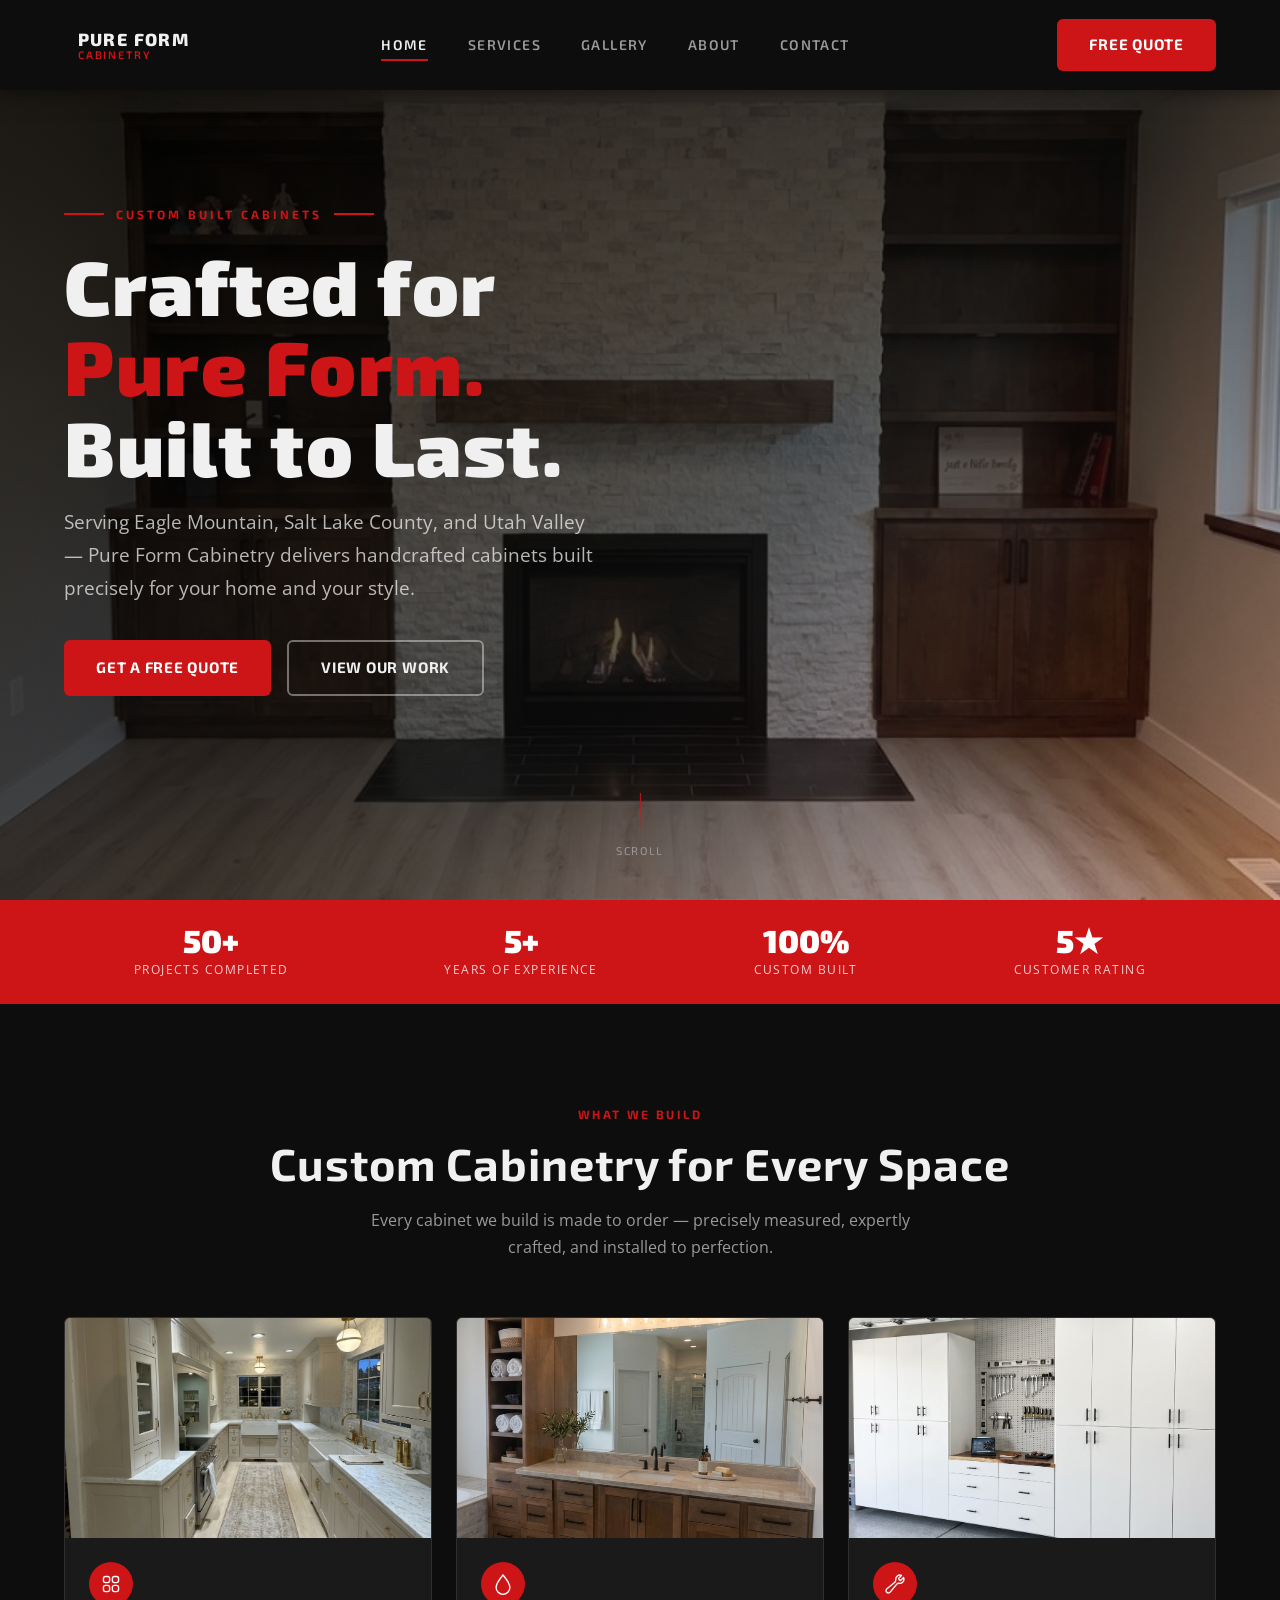
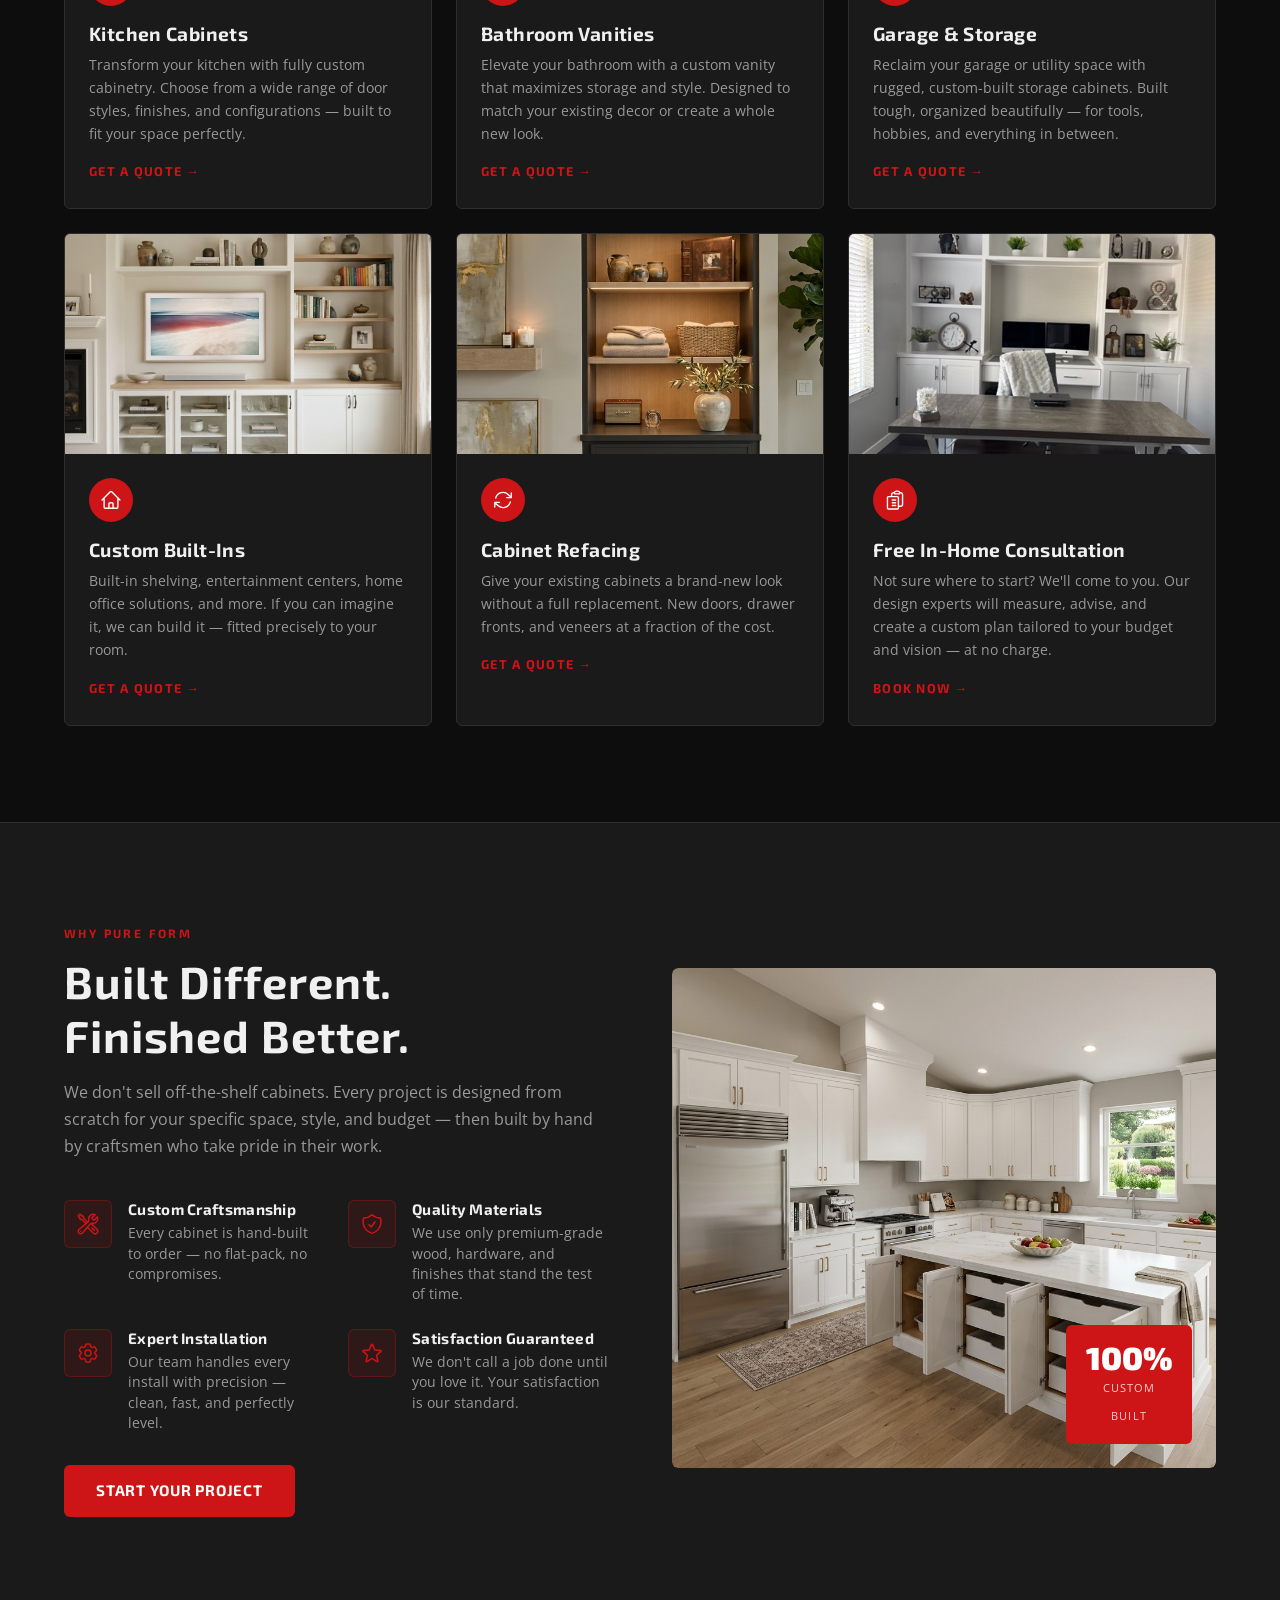
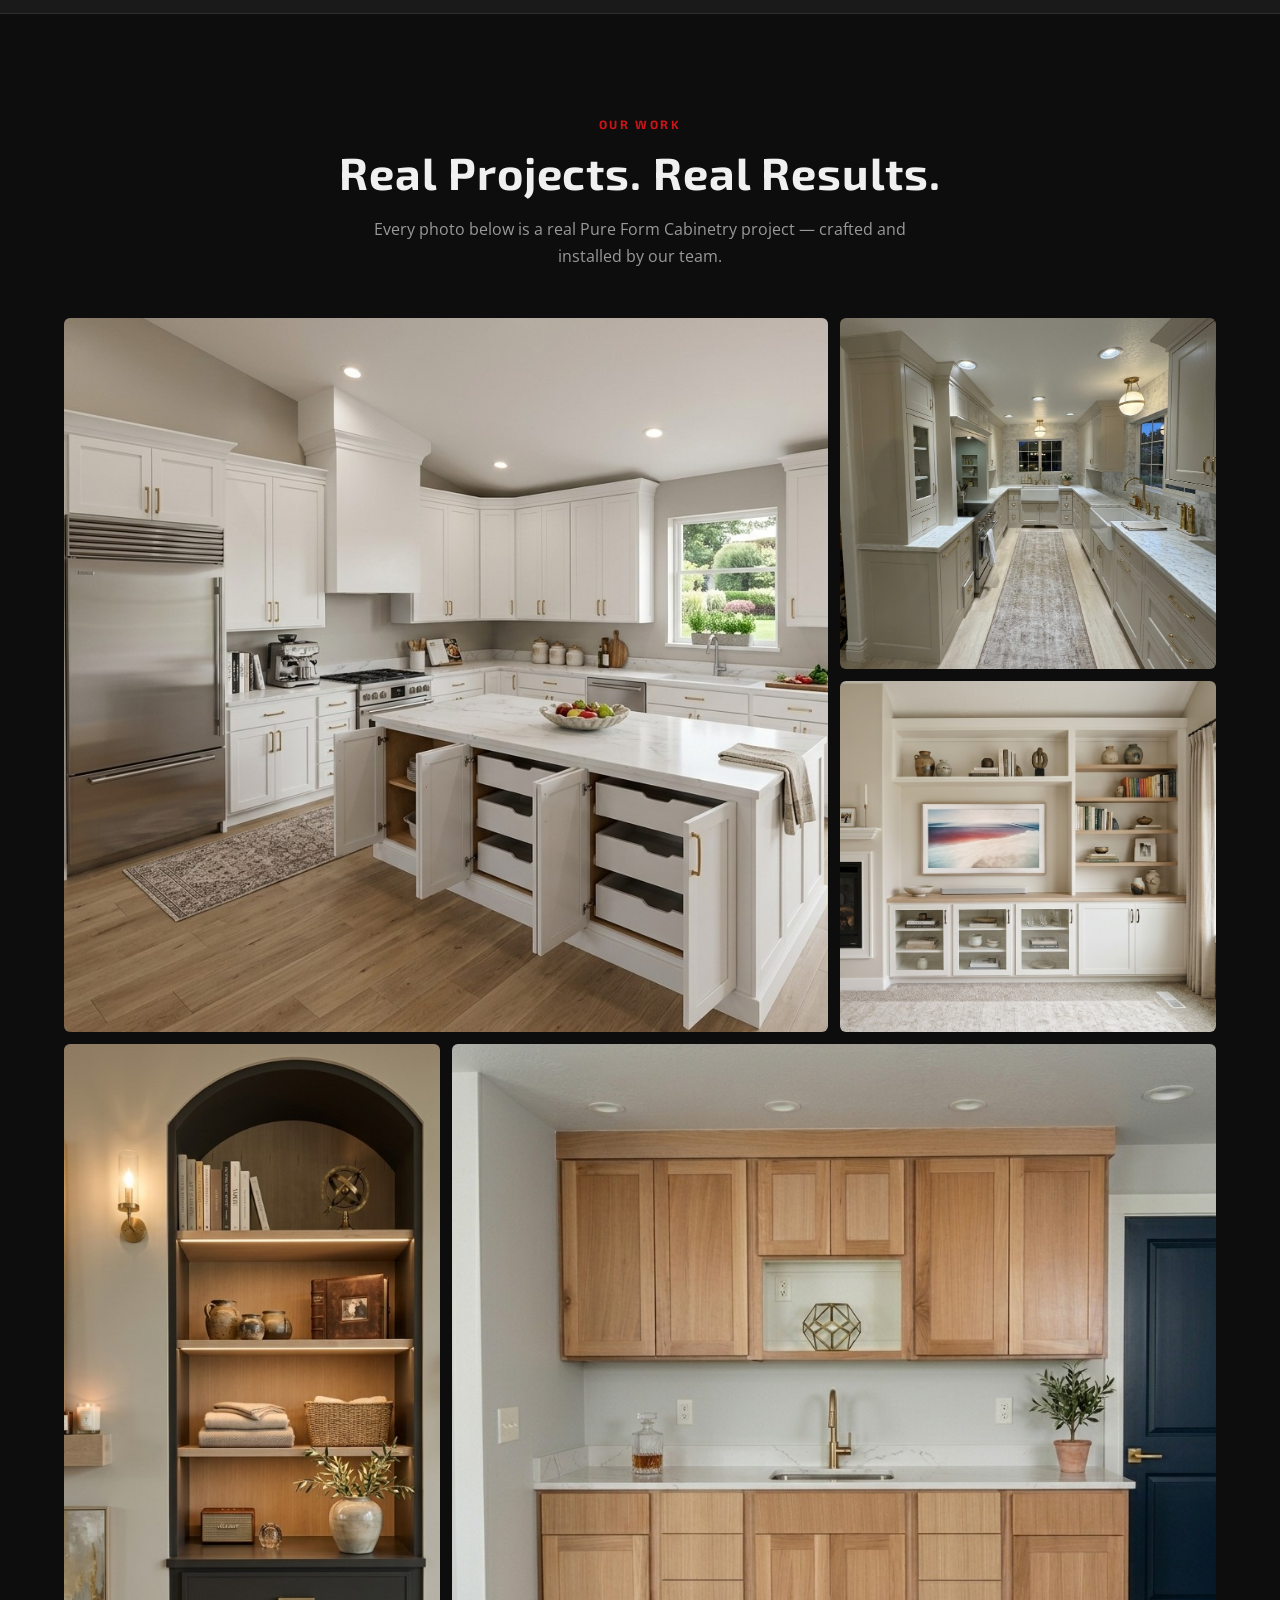
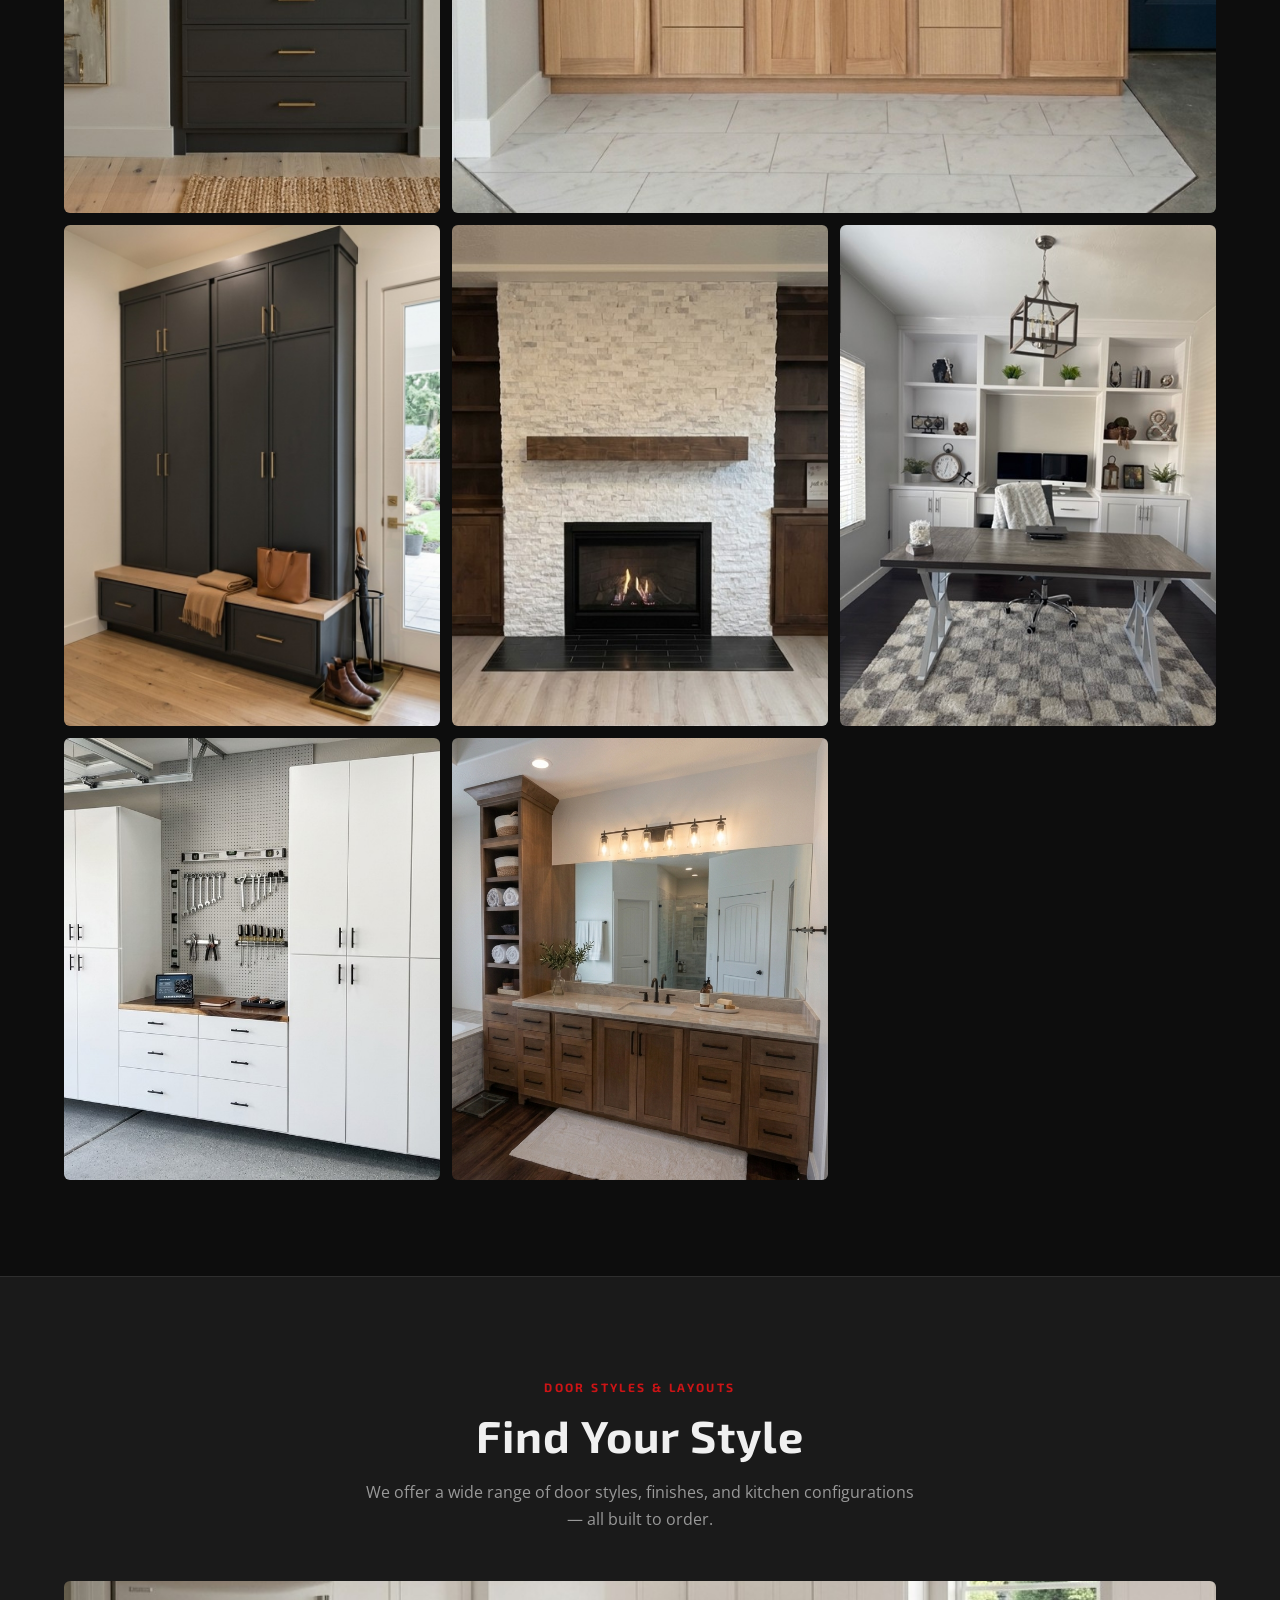
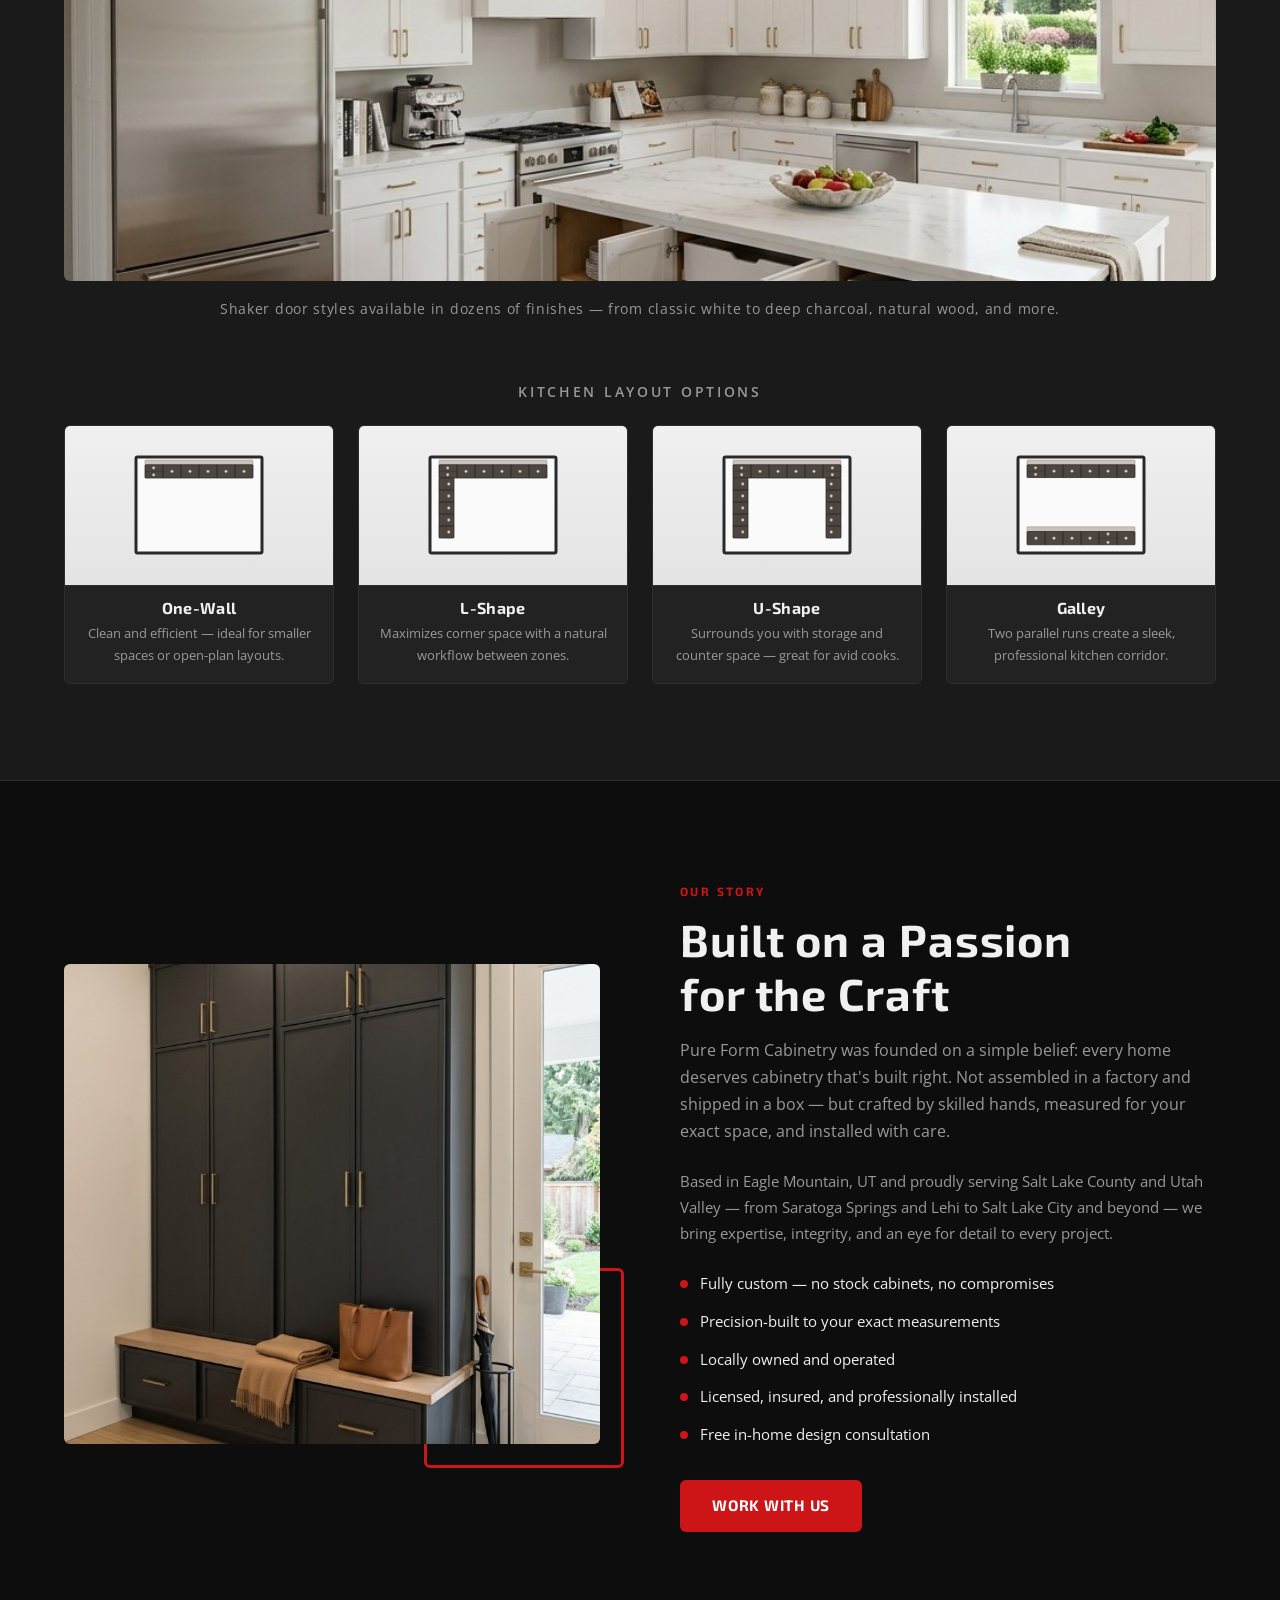
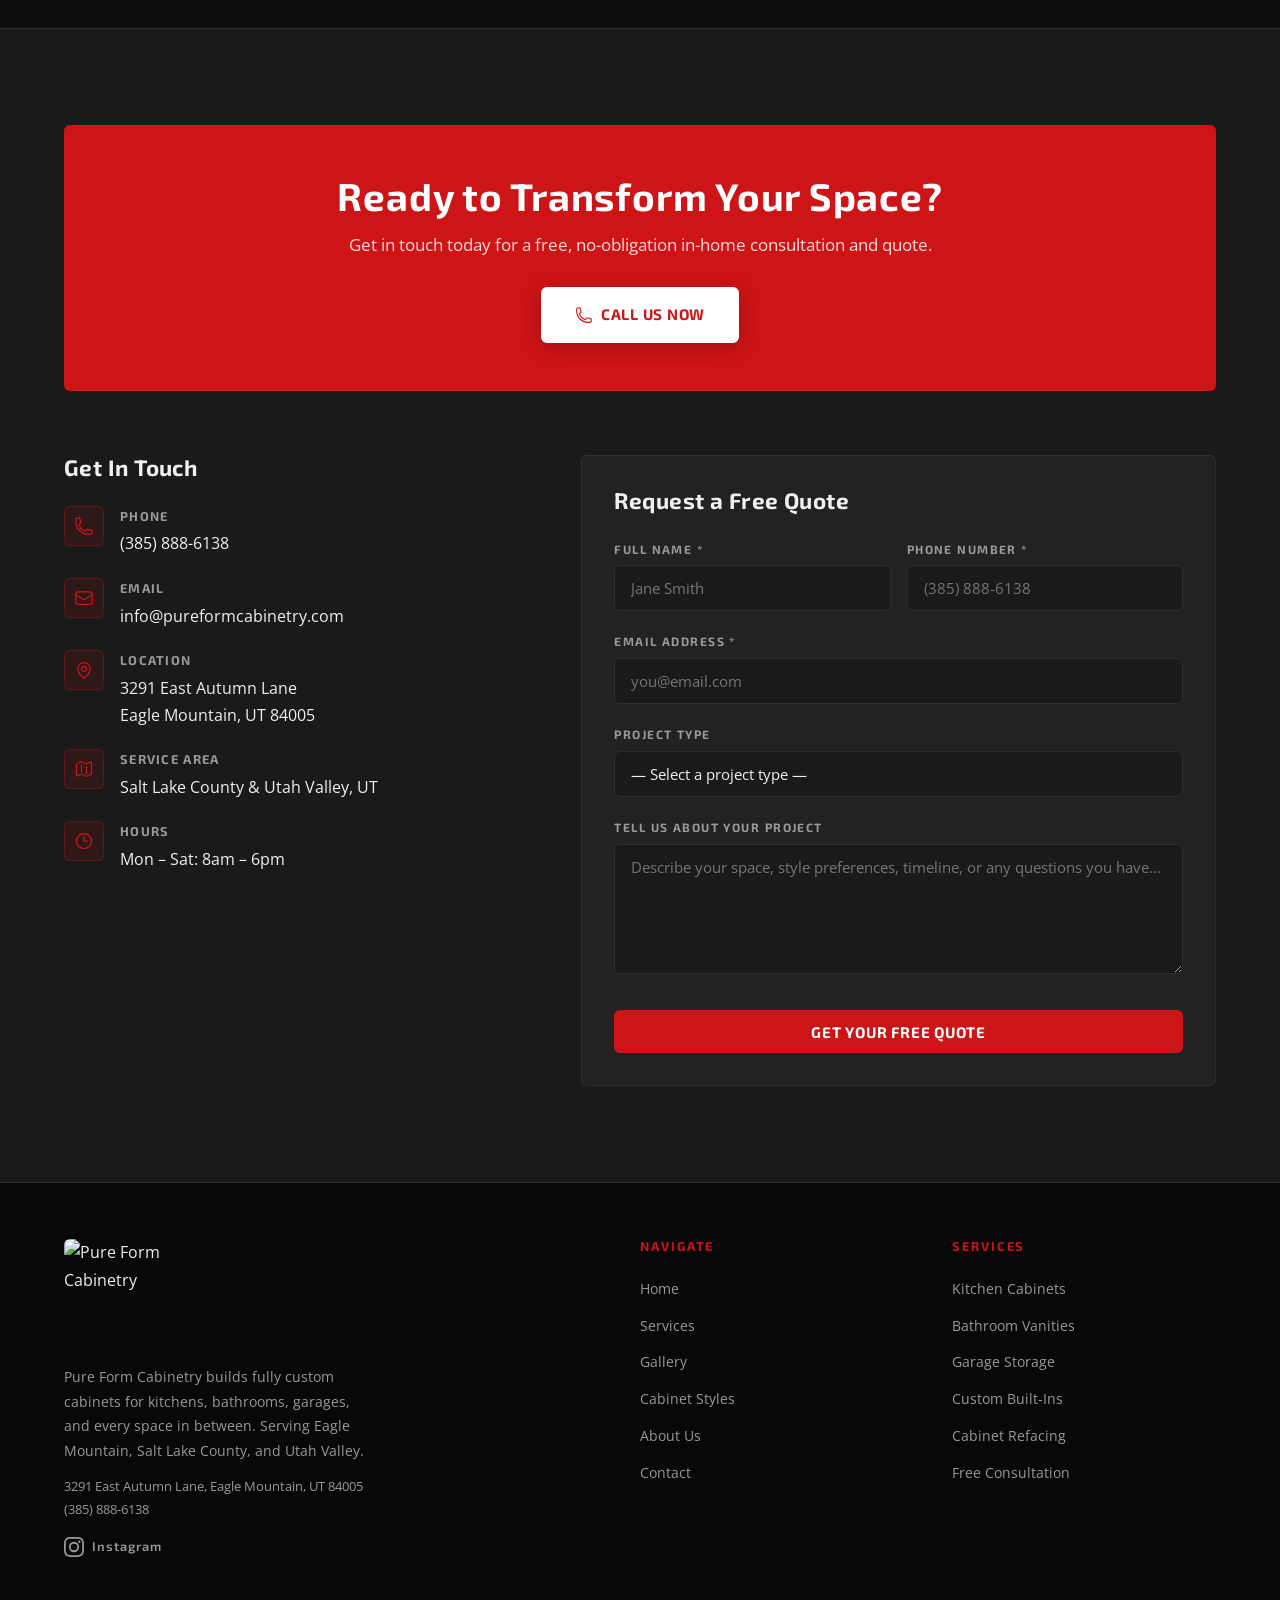
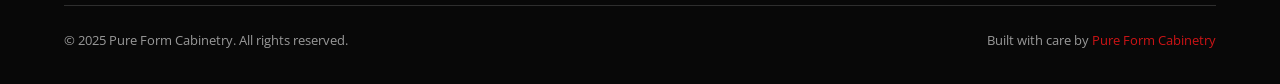
==== commit b8f08016: "added bathroom vanity" ====
--- a/index.html
+++ b/index.html
@@ -309,7 +309,7 @@
         <!-- Bathroom -->
         <div class="service-card reveal">
           <div class="service-card-img">
-            <img src="../CleanImages/Gemini_Generated_Image_ugwry7ugwry7ugwr.png" alt="Custom bathroom vanity with wood cabinets and open shelving" loading="lazy" />
+            <img src="images/bathroom-vanity.png" alt="Custom bathroom vanity with wood cabinets and open shelving" loading="lazy" />
           </div>
           <div class="service-card-body">
             <div class="service-icon"><svg aria-hidden="true"><use href="#icon-drop"/></svg></div>
@@ -504,7 +504,7 @@
           </div>
         </div>
         <div class="gallery-item">
-          <img src="../CleanImages/Gemini_Generated_Image_ugwry7ugwry7ugwr.png" alt="Custom bathroom vanity with wood cabinets and open shelving" loading="lazy" />
+          <img src="images/bathroom-vanity.png" alt="Custom bathroom vanity with wood cabinets and open shelving" loading="lazy" />
           <div class="gallery-overlay">
             <svg width="32" height="32" fill="none" stroke="currentColor" stroke-width="2" viewBox="0 0 24 24"><path d="M15 3h6v6M9 21H3v-6M21 3l-7 7M3 21l7-7"/></svg>
           </div>
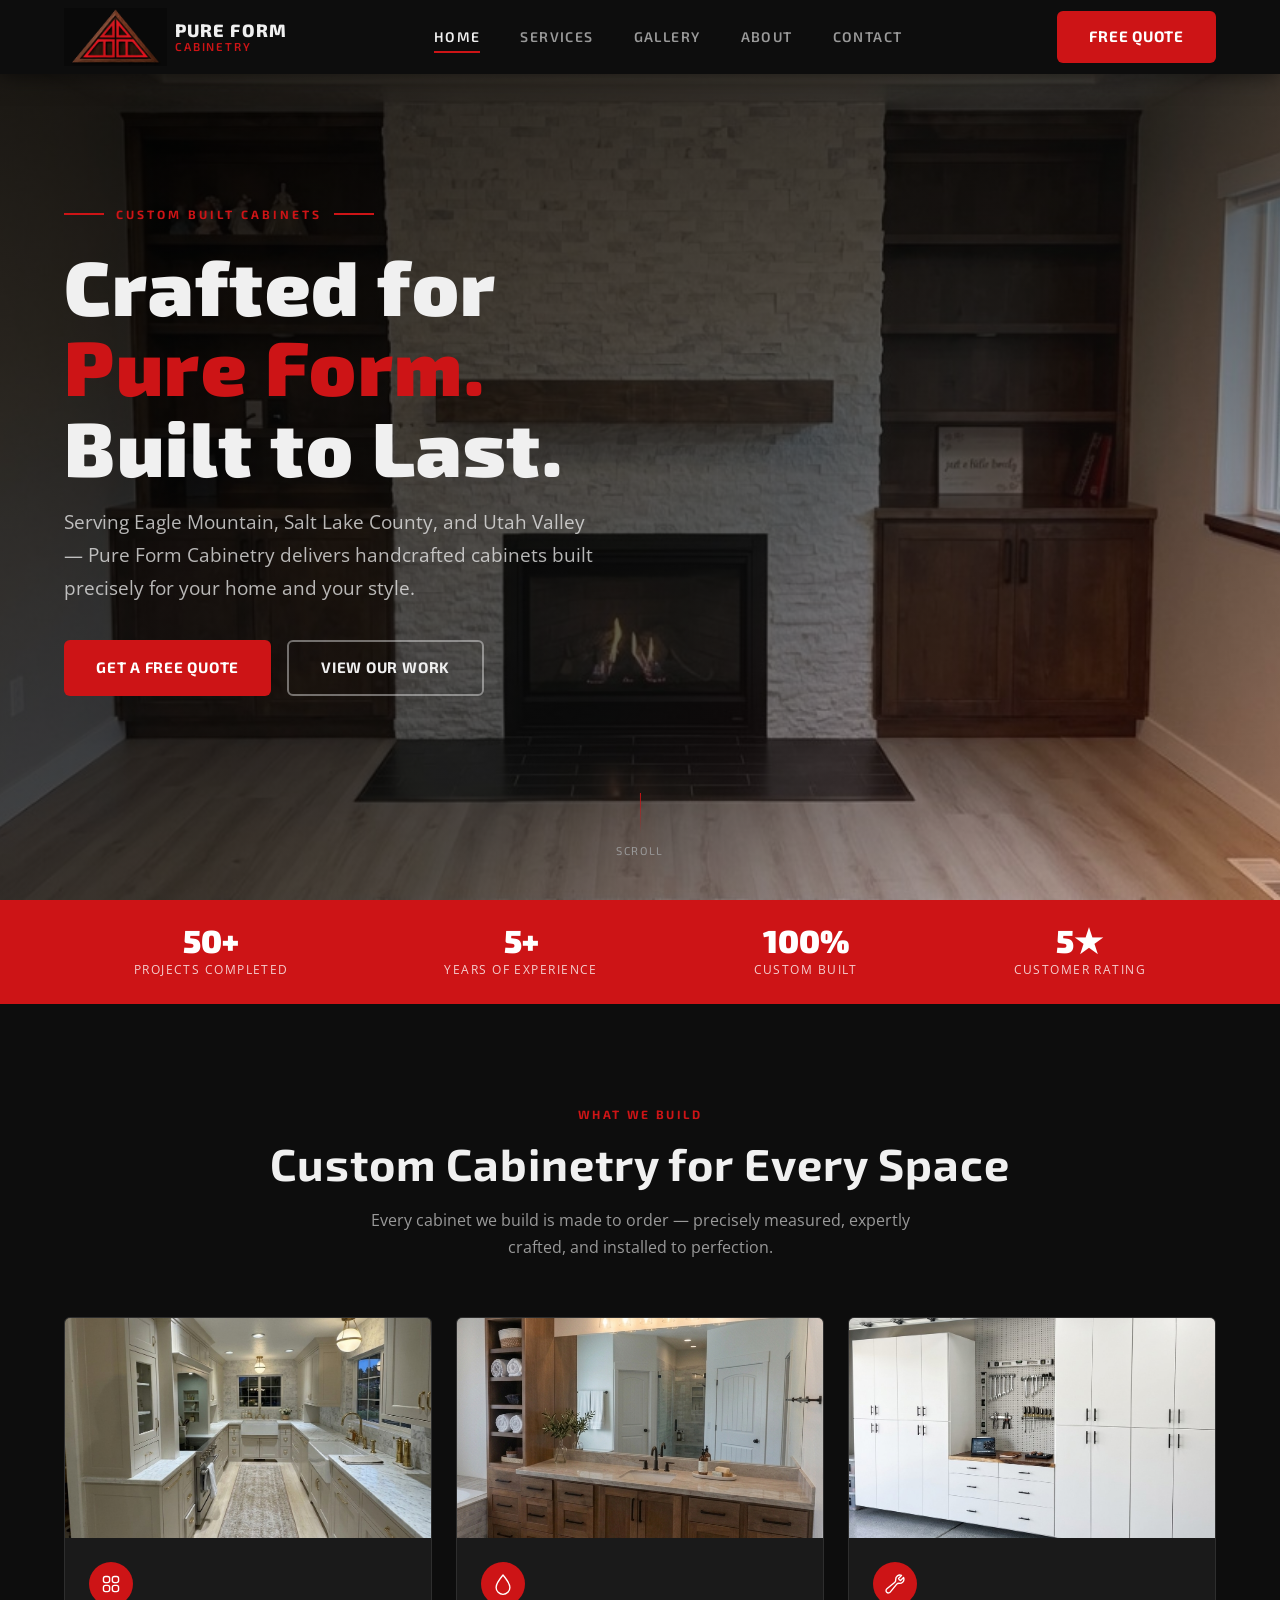
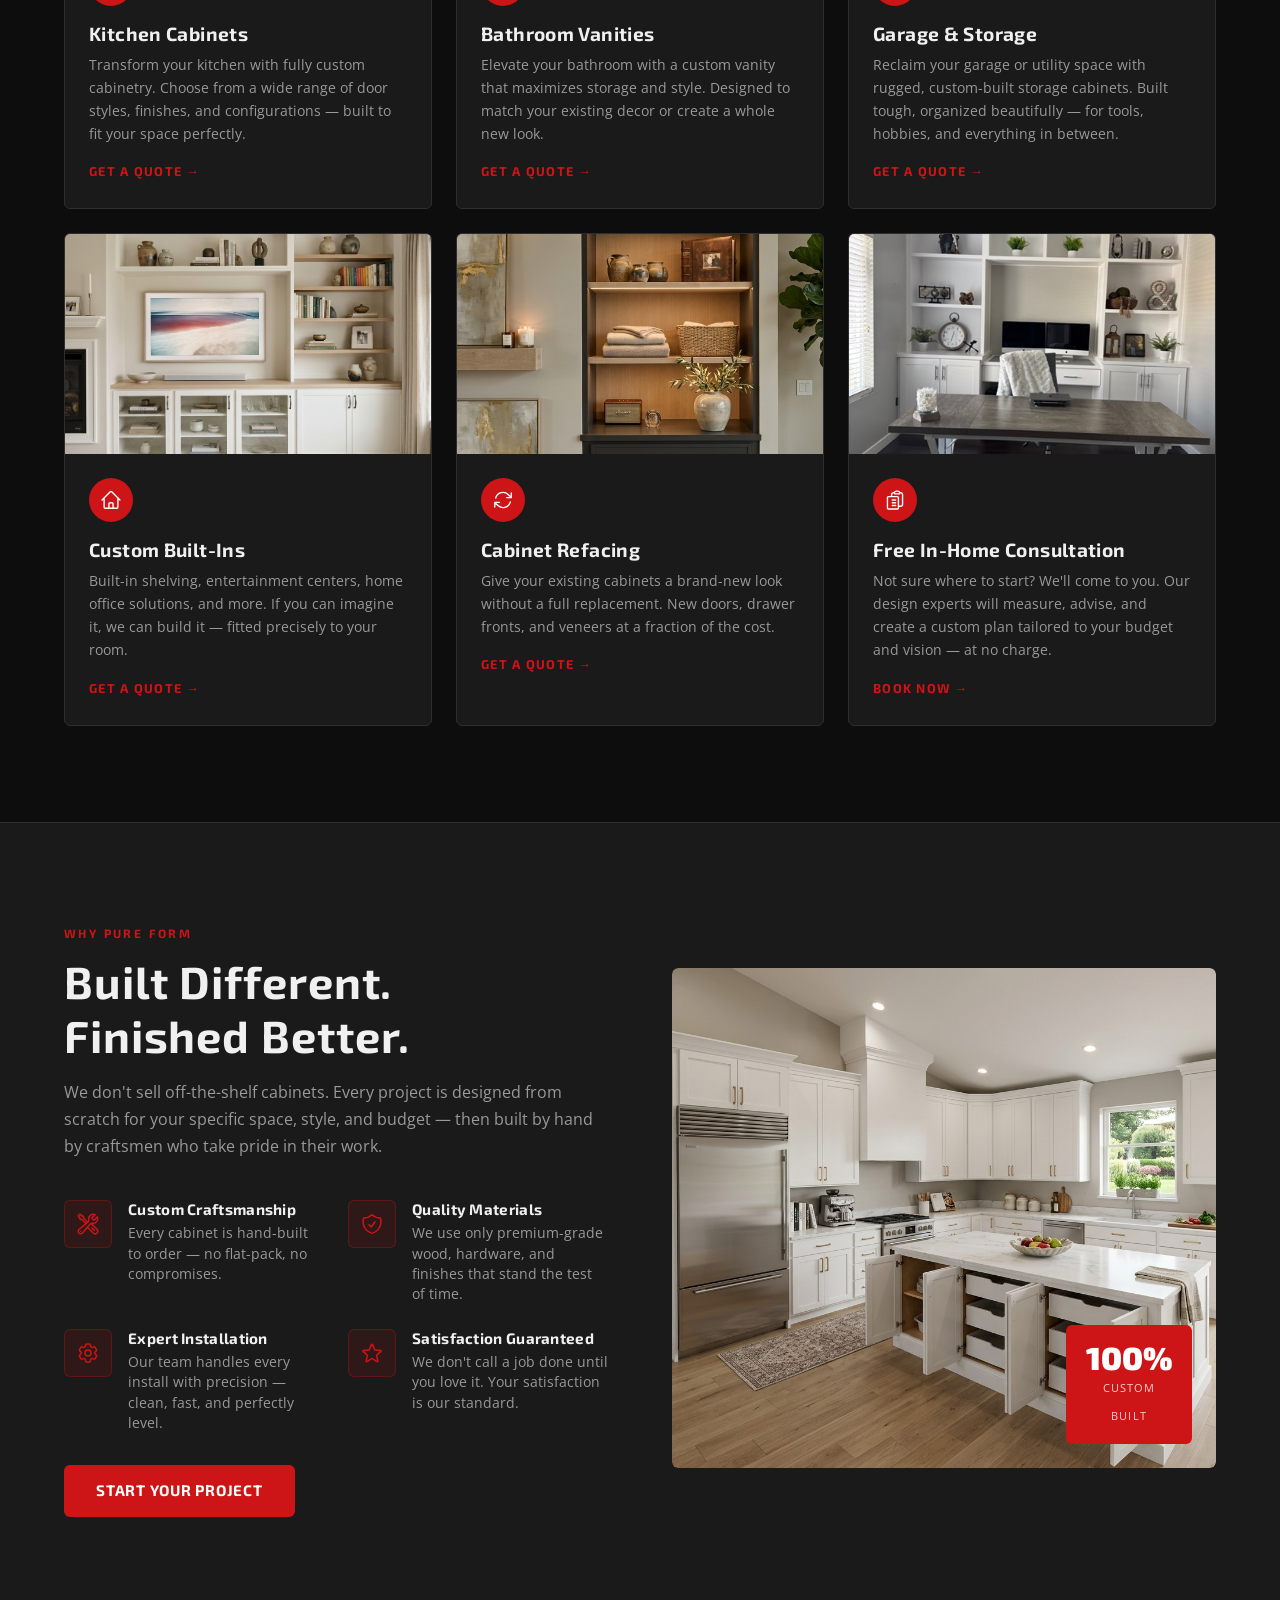
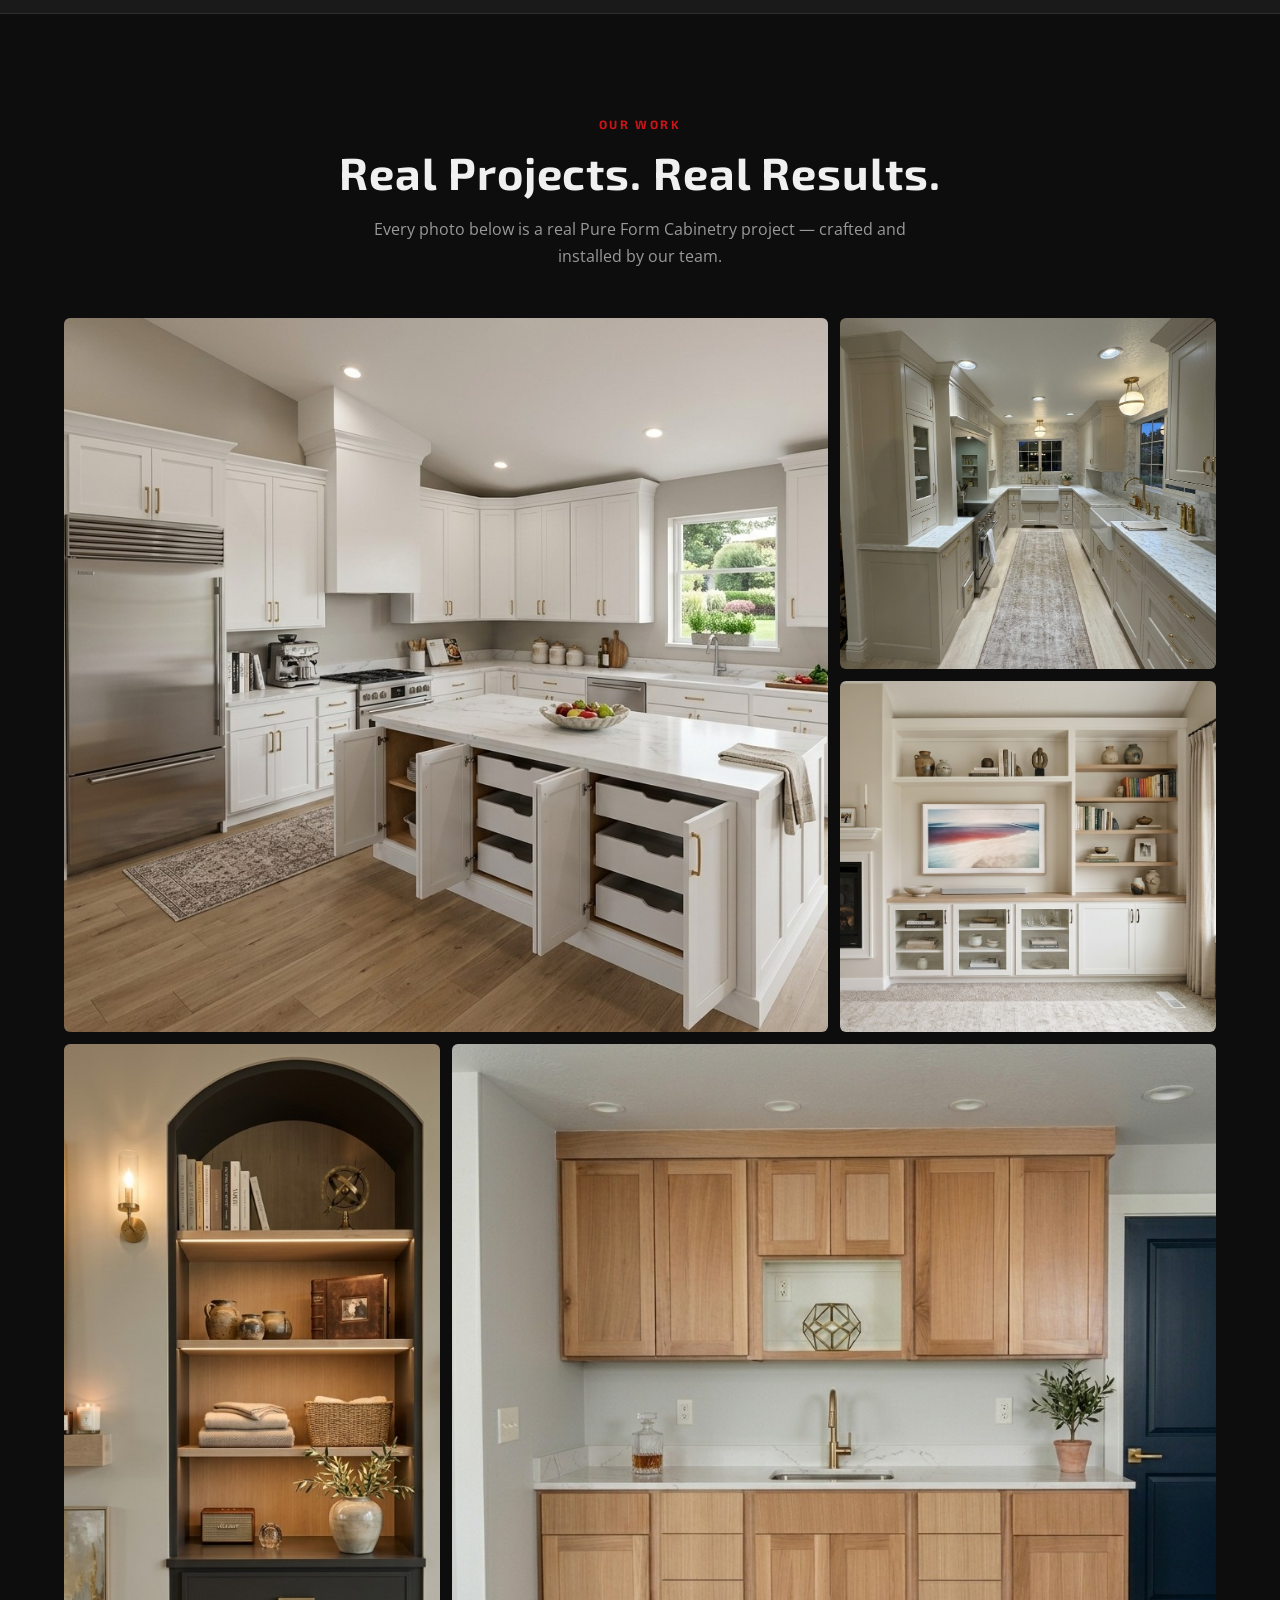
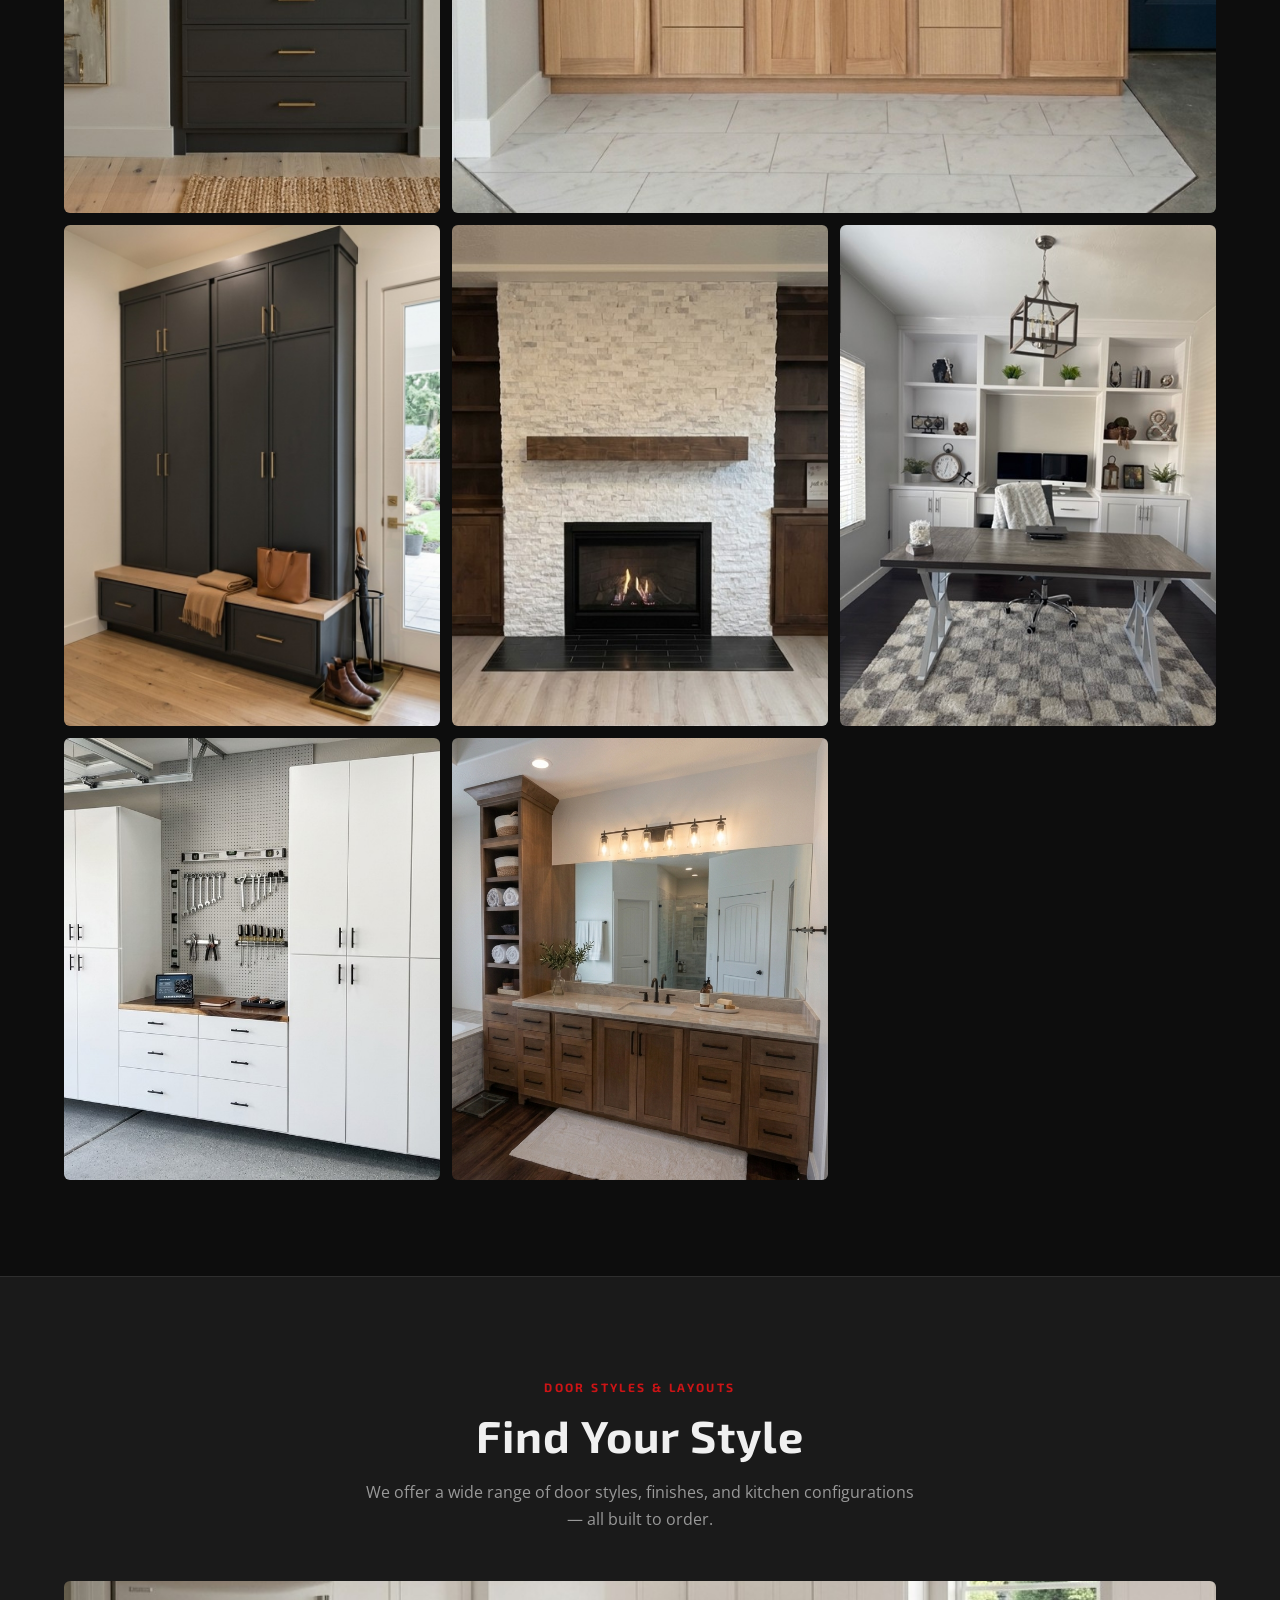
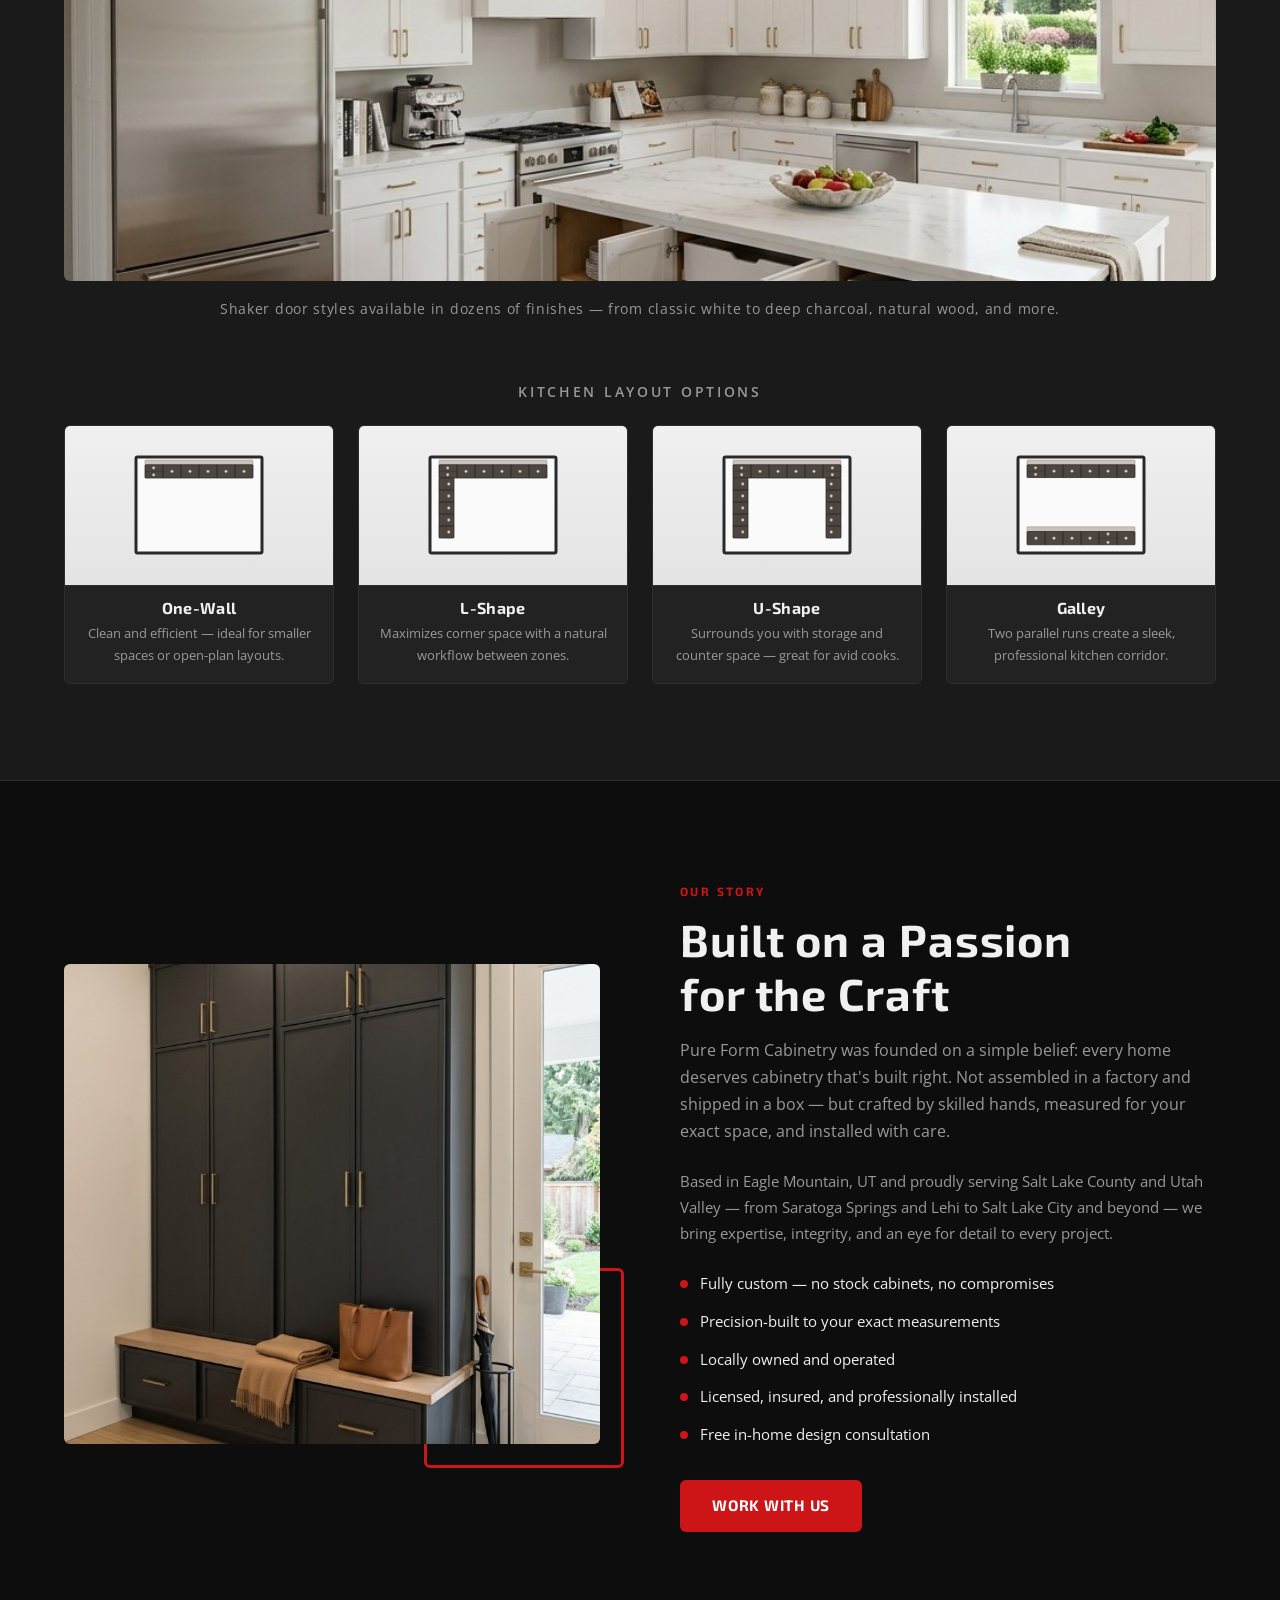
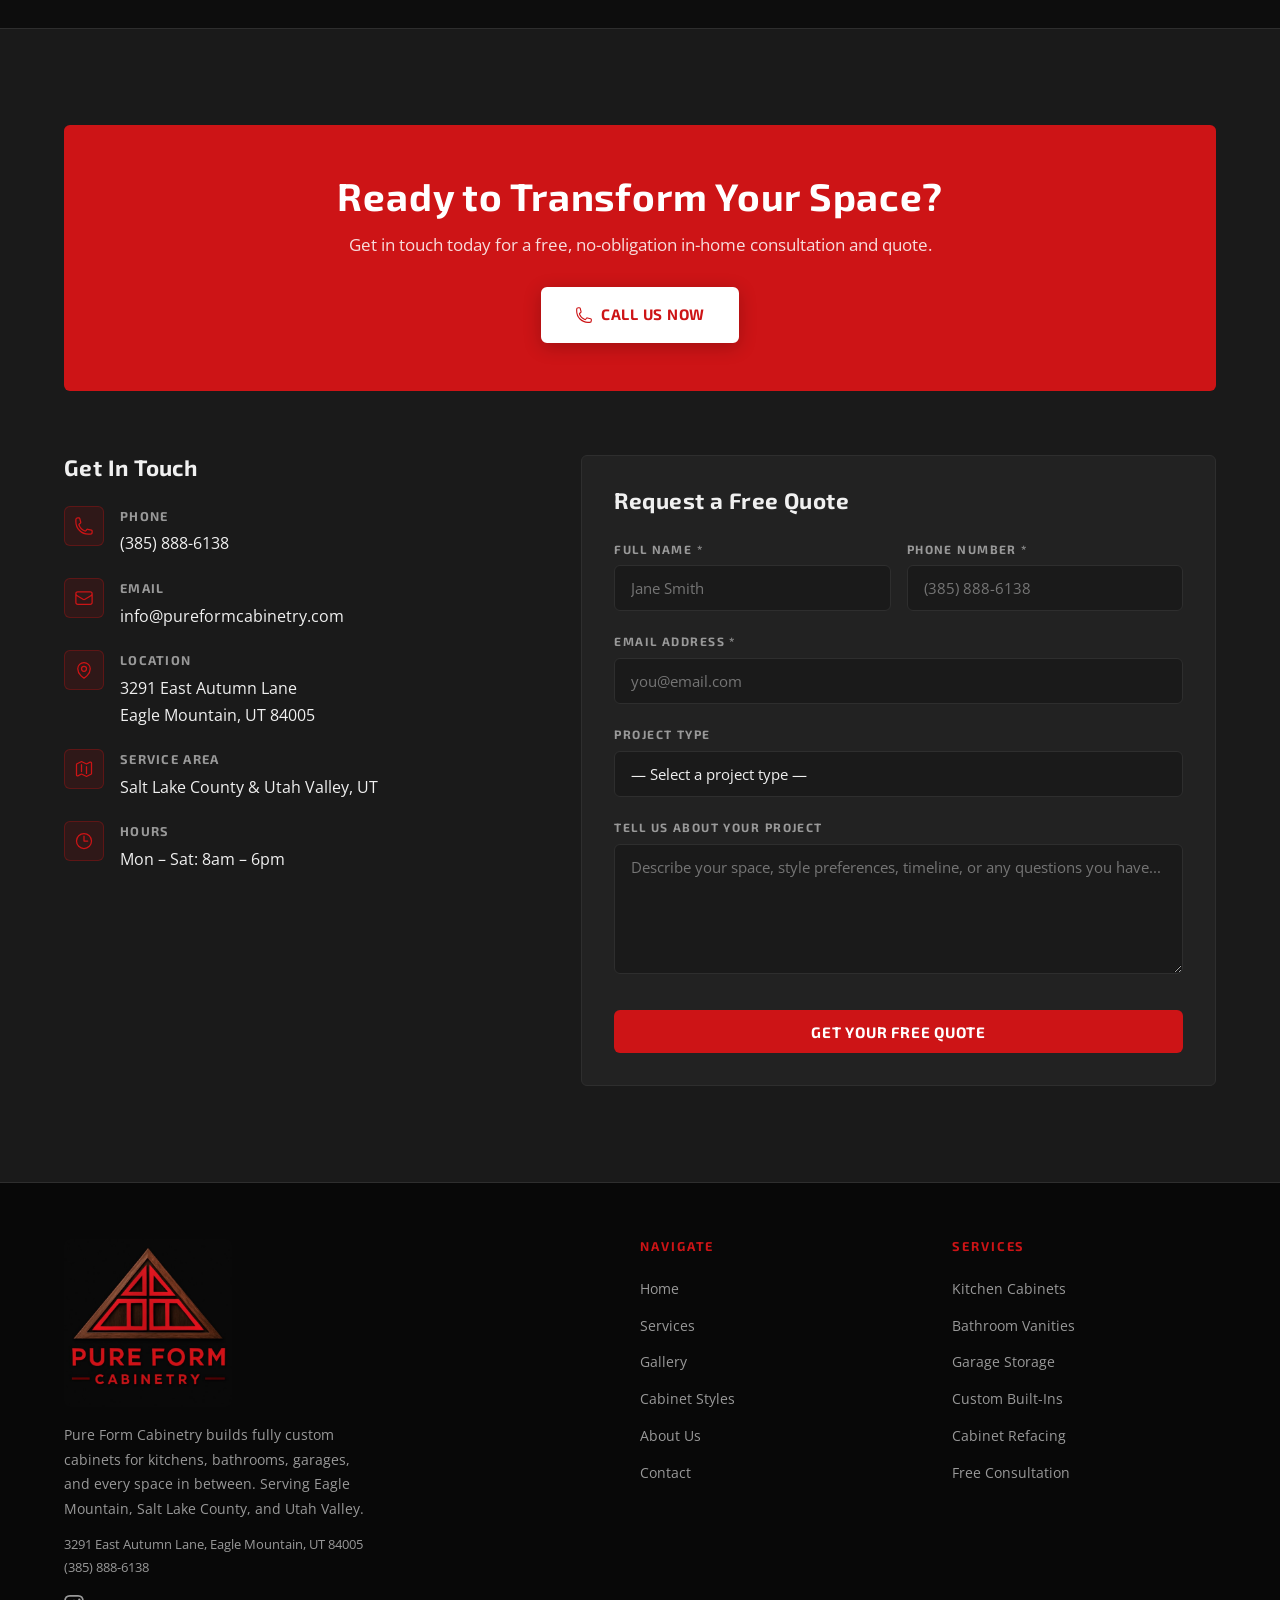
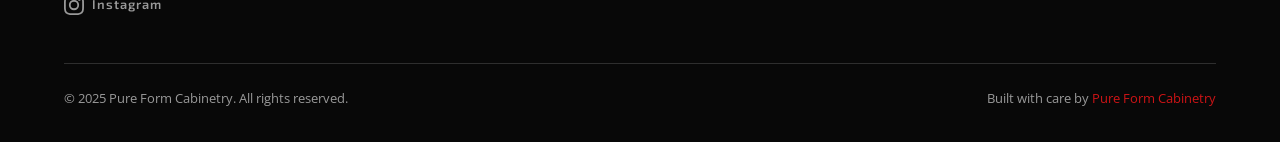
==== commit 349da554: "touched up website" ====
--- a/index.html
+++ b/index.html
@@ -9,6 +9,9 @@
   <meta name="description" content="Pure Form Cabinetry builds fully custom kitchen cabinets, bathroom vanities, and garage storage in Eagle Mountain, Salt Lake County, and Utah Valley. Call (385) 888-6138 for a free in-home quote." />
   <meta name="keywords" content="custom cabinets Eagle Mountain UT, kitchen cabinets Salt Lake City, bathroom vanity Utah Valley, custom cabinetry Lehi UT, garage cabinets Utah County, cabinet maker Eagle Mountain, Pure Form Cabinetry" />
   <link rel="canonical" href="https://www.pureformcabinetry.com/" />
+
+  <link rel="icon" href="images/logo-mark.png" type="image/png" />
+  <link rel="apple-touch-icon" href="images/logo-mark.png" />
 
   <!-- Geo / Local -->
   <meta name="geo.region" content="US-UT" />
@@ -41,7 +44,7 @@
     "name": "Pure Form Cabinetry",
     "description": "Custom built kitchen cabinets, bathroom vanities, garage storage, and built-in cabinetry serving Eagle Mountain, Salt Lake County, and Utah Valley.",
     "url": "https://www.pureformcabinetry.com",
-    "logo": "https://www.pureformcabinetry.com/images/kitchen-island.png",
+    "logo": "https://www.pureformcabinetry.com/images/logo-mark.png",
     "image": "https://www.pureformcabinetry.com/images/kitchen-island.png",
     "telephone": "+13858886138",
     "foundingDate": "2024",
@@ -181,8 +184,8 @@
   <header class="nav" id="nav">
     <div class="nav-inner">
       <!-- Logo -->
-      <a href="#home" class="nav-logo">
-        <img src="../top.png" alt="" class="nav-logo-icon" aria-hidden="true" />
+      <a href="#home" class="nav-logo" aria-label="Pure Form Cabinetry — Home">
+        <img src="images/logo-mark.png" alt="" class="nav-logo-mark" width="1024" height="576" decoding="async" />
         <div class="nav-logo-text">
           Pure Form
           <span>Cabinetry</span>
@@ -226,7 +229,7 @@
   <section class="hero" id="home">
     <!-- Background Video -->
     <video class="hero-video" autoplay muted loop playsinline poster="images/fireplace-built-ins.png">
-      <source src="../video.mp4" type="video/mp4" />
+      <source src="videos/hero-background.mp4" type="video/mp4" />
     </video>
 
     <div class="hero-overlay"></div>
@@ -848,7 +851,7 @@
       <div class="footer-grid">
 
         <div class="footer-brand">
-          <img src="../pf-log.jpg" alt="Pure Form Cabinetry" />
+          <img src="images/footer-logo.png" alt="Pure Form Cabinetry" class="footer-brand-logo" width="280" height="280" />
           <p>Pure Form Cabinetry builds fully custom cabinets for kitchens, bathrooms, garages, and every space in between. Serving Eagle Mountain, Salt Lake County, and Utah Valley.</p>
           <address class="footer-nap" style="font-style:normal;">
             <span>3291 East Autumn Lane, Eagle Mountain, UT 84005</span><br />
--- a/css/styles.css
+++ b/css/styles.css
@@ -19,6 +19,8 @@
   --border:    #2e2e2e;
   --radius:    6px;
   --transition: 0.3s ease;
+  /* Same as page bg so JPEG logo matte blends (pure #000 showed a seam). */
+  --nav-bg:    var(--bg);
 }
 
 html { scroll-behavior: smooth; }
@@ -128,9 +130,10 @@
   position: fixed;
   top: 0; left: 0; right: 0;
   z-index: 1000;
-  background: rgba(13, 13, 13);
+  background: var(--nav-bg);
   box-shadow: 0 2px 20px rgba(0,0,0,0.5);
   transition: box-shadow var(--transition);
+  overflow: visible;
 }
 
 .nav.scrolled {
@@ -141,38 +144,49 @@
   display: flex;
   align-items: center;
   justify-content: space-between;
-  height: 90px;
+  gap: 1rem;
+  padding-block: 0.5rem;
   width: 90%;
   max-width: 1200px;
   margin: 0 auto;
+  overflow: visible;
 }
 
 .nav-logo {
-  display: flex;
-  align-items: center;
-  gap: 0.85rem;
-}
-
-.nav-logo-icon {
-  height: 52px;
+  display: inline-flex;
+  align-items: center;
+  gap: 0.5rem;
+  flex: 0 0 auto;
+  margin-right: 0.5rem;
+}
+
+/* Entire bitmap always visible: proportional scale only (no cover, no overflow:hidden). */
+.nav-logo-mark {
+  display: block;
+  flex-shrink: 0;
   width: auto;
+  height: auto;
+  max-height: clamp(44px, 7.5vw, 58px);
+  max-width: min(calc(100vw - 15rem), 200px);
   object-fit: contain;
+  object-position: left center;
 }
 
 .nav-logo-text {
   font-family: 'Exo 2', sans-serif;
   font-weight: 800;
-  font-size: 1.1rem;
-  letter-spacing: 0.08em;
+  font-size: clamp(0.95rem, 2.1vw, 1.12rem);
+  letter-spacing: 0.06em;
   text-transform: uppercase;
   color: var(--text);
-  line-height: 1.15;
+  line-height: 1.05;
 }
 .nav-logo-text > span {
   display: block;
-  font-size: 0.68rem;
+  margin-top: 0.12em;
+  font-size: 0.64em;
   font-weight: 600;
-  letter-spacing: 0.18em;
+  letter-spacing: 0.16em;
   color: var(--red);
 }
 
@@ -238,7 +252,7 @@
 .nav-mobile {
   display: none;
   flex-direction: column;
-  background: rgba(13,13,13,0.98);
+  background: var(--nav-bg);
   padding: 1.5rem 2rem 2rem;
   border-top: 1px solid var(--border);
 }
@@ -1104,9 +1118,10 @@
   margin-bottom: 2.5rem;
 }
 
-.footer-brand img {
-  width: 110px;
-  height: 110px;
+.footer-brand-logo {
+  width: auto;
+  height: 168px;
+  max-width: 220px;
   object-fit: contain;
   border-radius: 6px;
   margin-bottom: 1rem;
@@ -1199,14 +1214,40 @@
   .contact-grid { grid-template-columns: 1fr; gap: 2.5rem; }
   .footer-grid { grid-template-columns: 1fr 1fr; }
   .footer-brand { grid-column: span 2; }
+
+  .nav-inner {
+    padding-block: 0.45rem;
+  }
+  .nav-logo {
+    gap: 0.45rem;
+  }
+  .nav-logo-mark {
+    max-height: clamp(40px, 7vw, 52px);
+    max-width: min(calc(100vw - 13rem), 180px);
+  }
 }
 
 @media (max-width: 768px) {
   .nav-links, .nav-cta { display: none; }
   .nav-hamburger { display: flex; }
-  .nav-logo-icon { height: 40px; }
-  .nav-logo-text { font-size: 0.95rem; }
-  .nav-logo-text > span { font-size: 0.62rem; }
+  .nav-inner {
+    padding-block: 0.4rem;
+  }
+  .nav-logo {
+    gap: 0.4rem;
+    margin-right: 0.35rem;
+  }
+  .nav-logo-mark {
+    max-height: clamp(36px, 10vw, 48px);
+    max-width: min(calc(100vw - 5rem), 72vw);
+  }
+  .nav-logo-text {
+    font-size: clamp(0.85rem, 3.5vw, 0.98rem);
+  }
+  .nav-logo-text > span {
+    font-size: 0.62em;
+    letter-spacing: 0.14em;
+  }
 
   .gallery-grid { grid-template-columns: 1fr 1fr; }
   .gallery-item:nth-child(1) { grid-column: span 2; grid-row: span 1; }
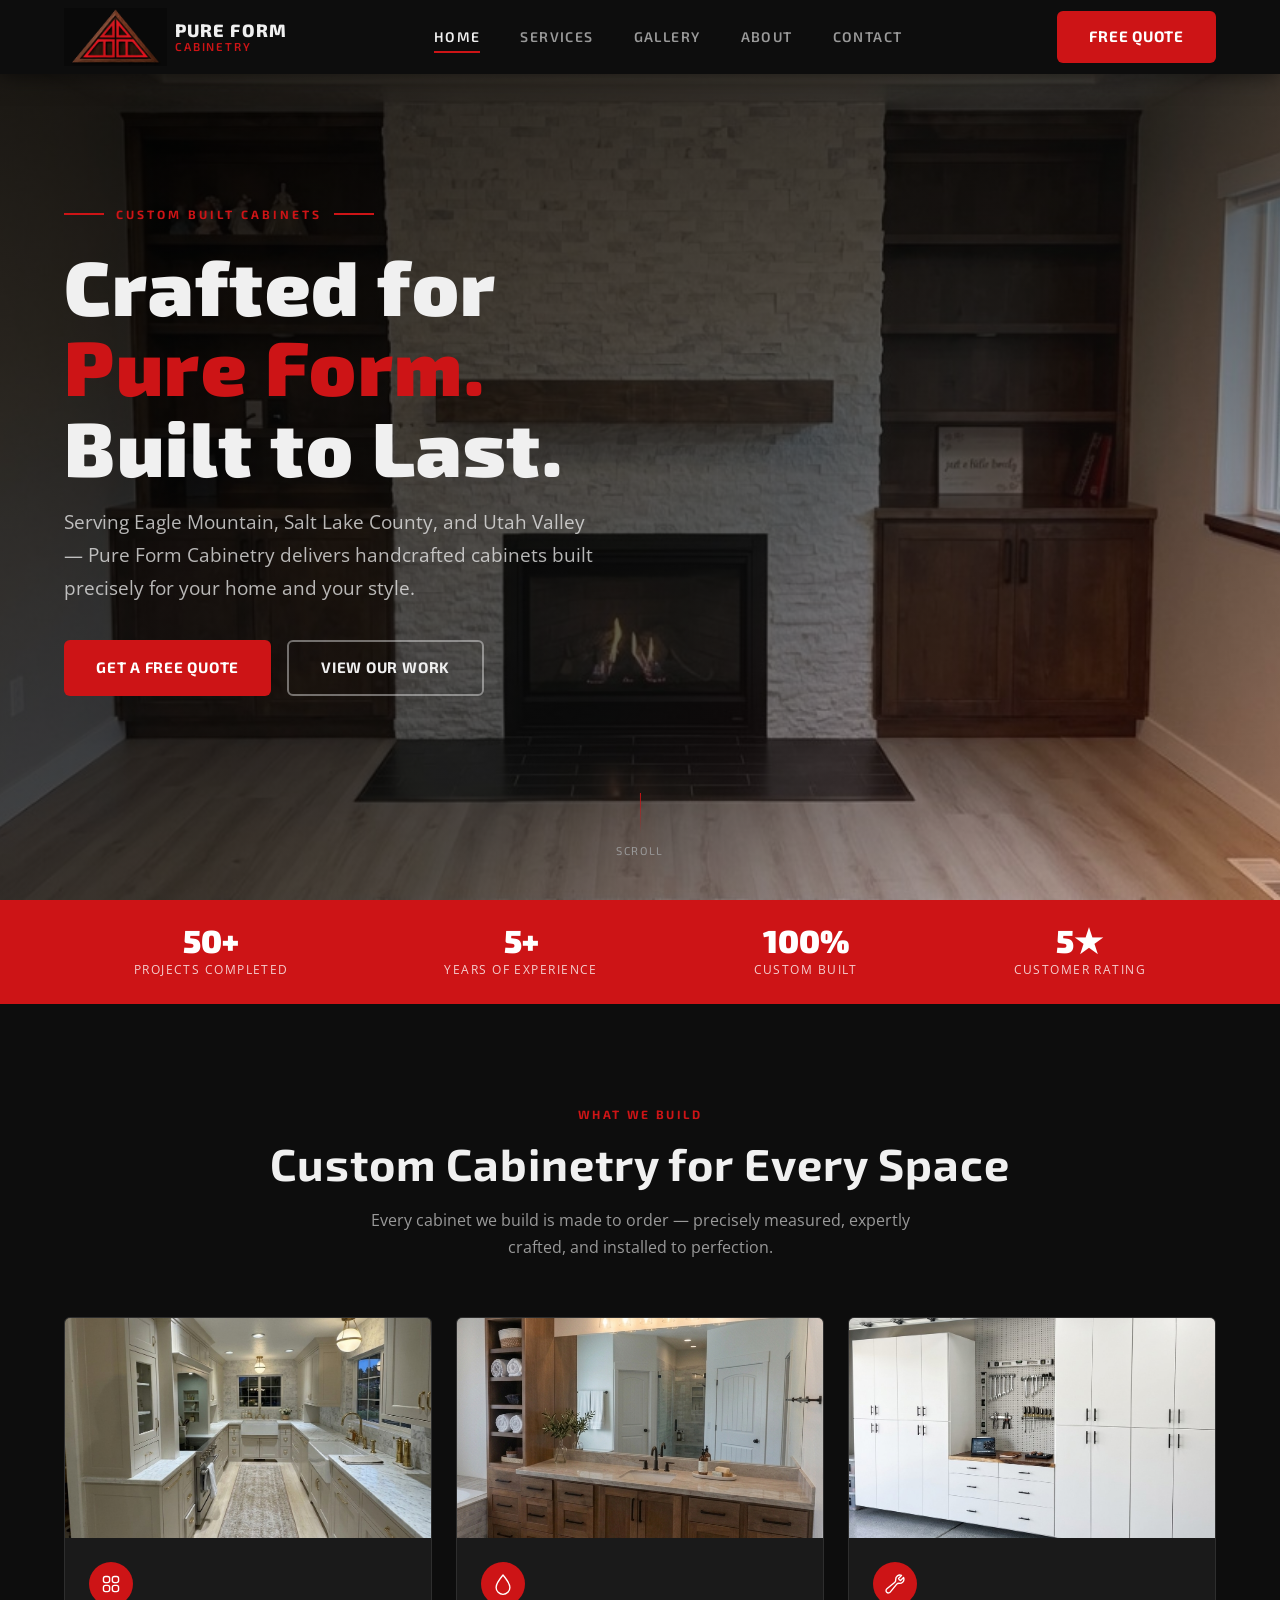
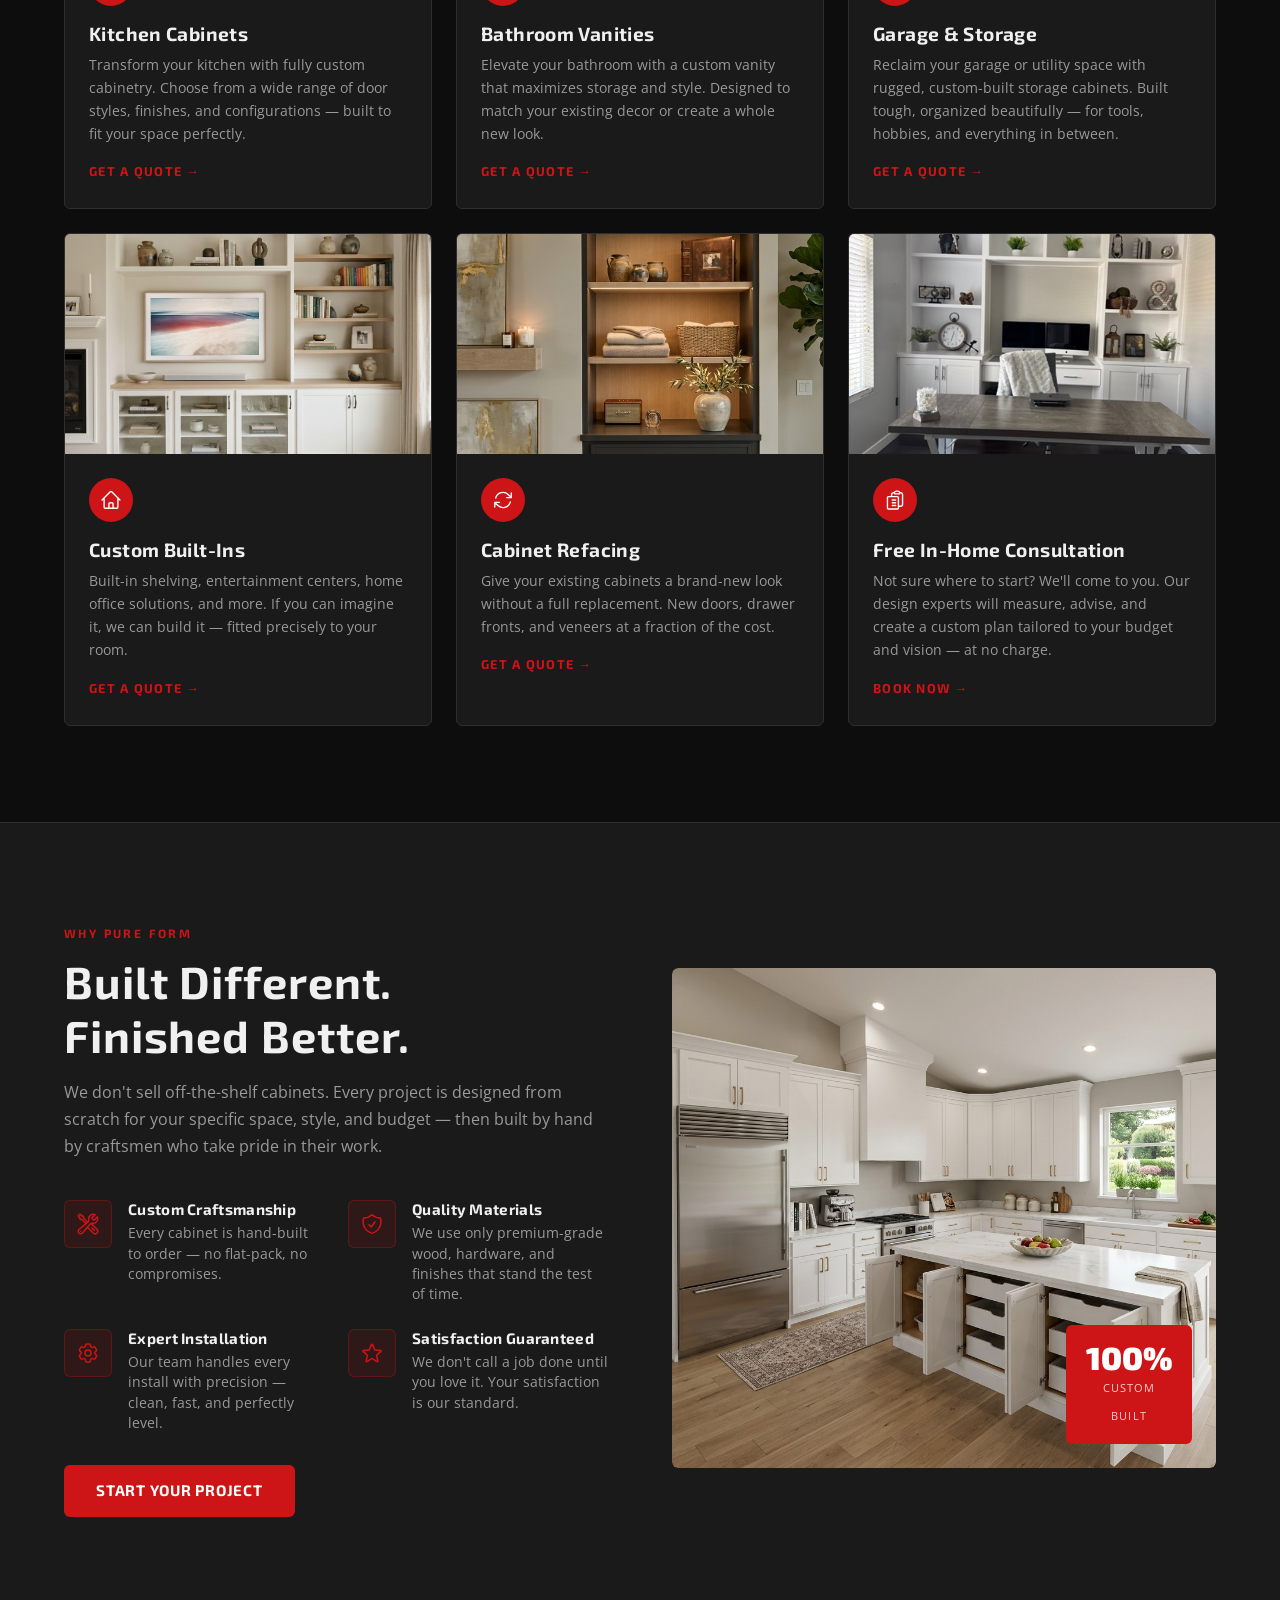
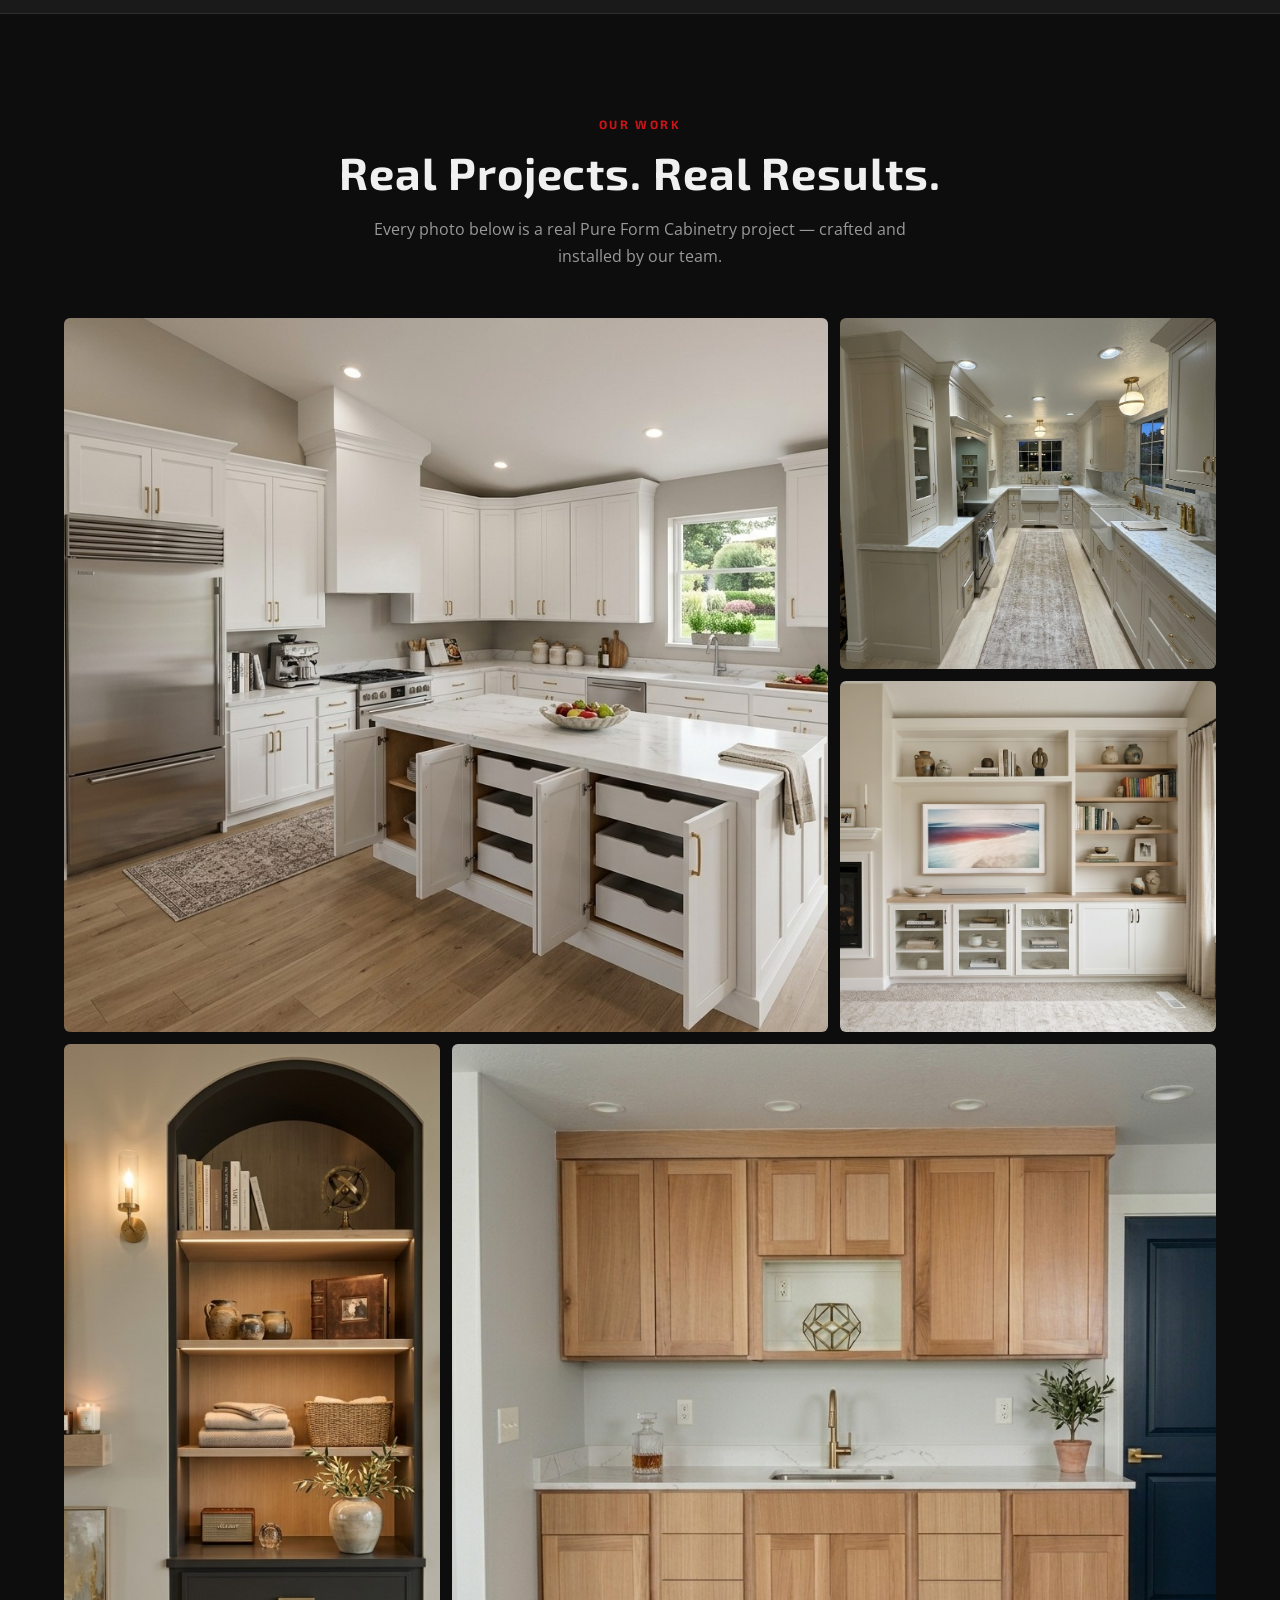
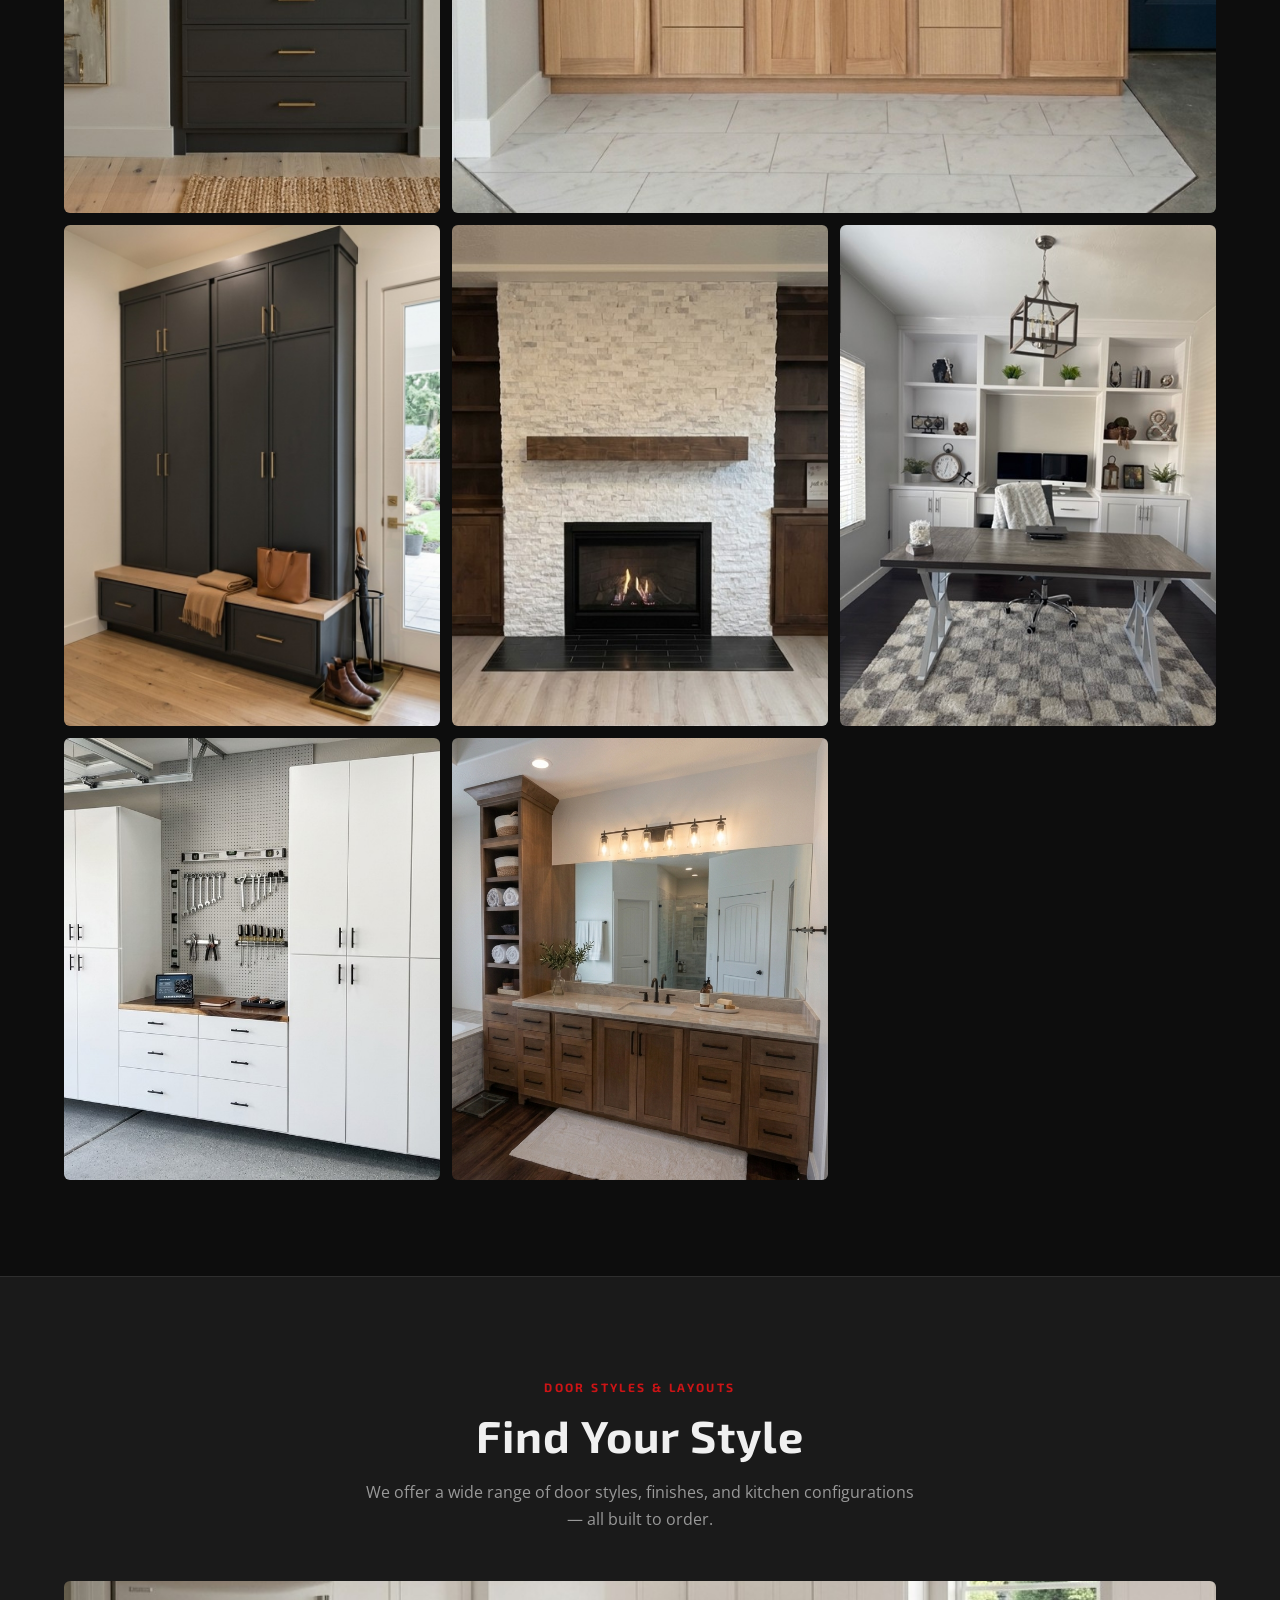
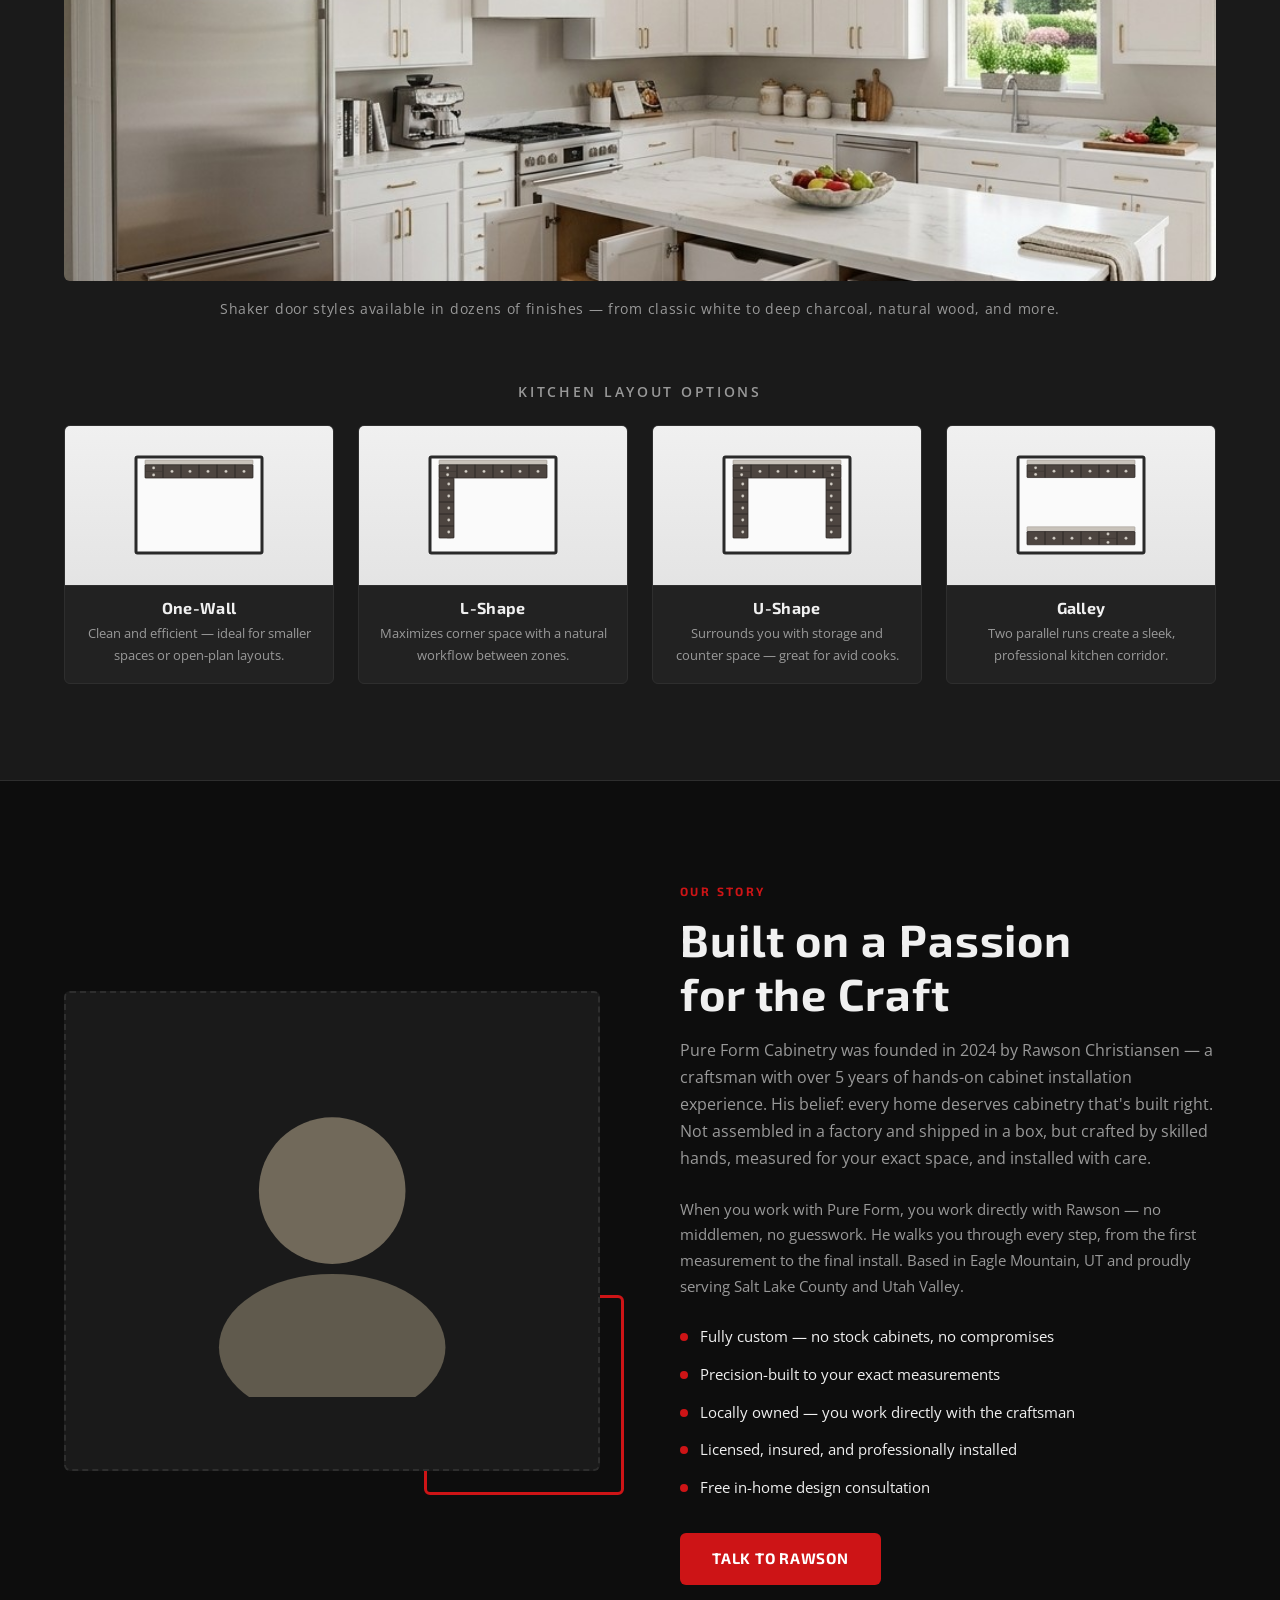
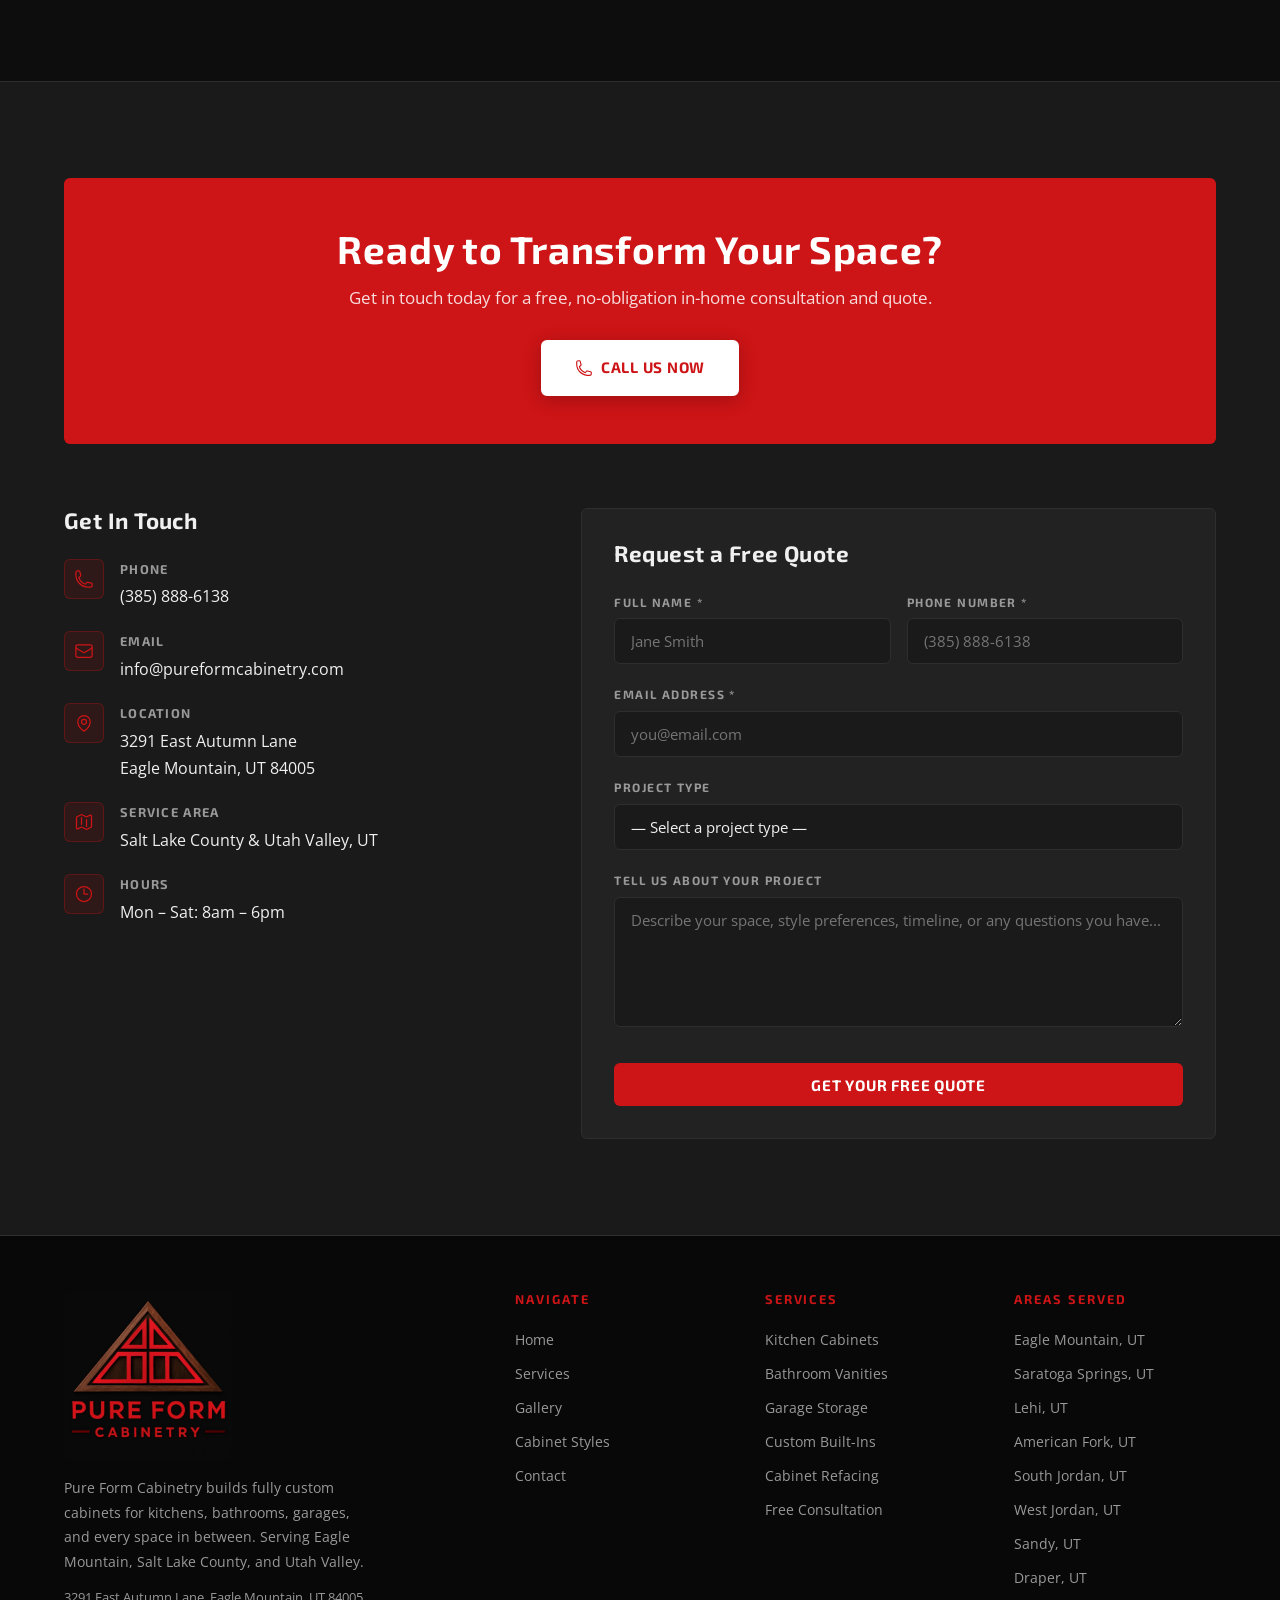
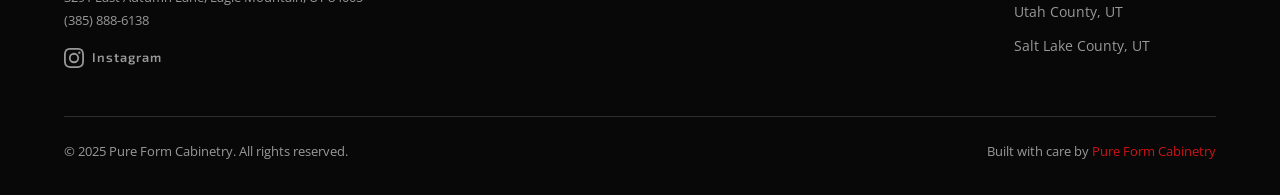
==== commit 9577353c: "touched up about section" ====
--- a/index.html
+++ b/index.html
@@ -228,7 +228,7 @@
   ====================================================== -->
   <section class="hero" id="home">
     <!-- Background Video -->
-    <video class="hero-video" autoplay muted loop playsinline poster="images/fireplace-built-ins.png">
+    <video class="hero-video" autoplay muted loop playsinline webkit-playsinline preload="auto" poster="images/fireplace-built-ins.png">
       <source src="videos/hero-background.mp4" type="video/mp4" />
     </video>
 
@@ -700,14 +700,19 @@
 
 
   <!-- ======================================================
-       ABOUT
+       OUR STORY
   ====================================================== -->
   <section class="about" id="about">
     <div class="container">
       <div class="about-grid">
 
         <div class="about-img-wrap reveal">
-          <img src="images/mudroom.png" alt="Custom entryway and mudroom cabinetry" loading="lazy" />
+          <div class="owner-photo-placeholder">
+            <svg viewBox="0 0 100 100" fill="none" xmlns="http://www.w3.org/2000/svg">
+              <circle cx="50" cy="38" r="22" fill="#c8b89a" opacity="0.5"/>
+              <ellipse cx="50" cy="85" rx="34" ry="22" fill="#c8b89a" opacity="0.4"/>
+            </svg>
+          </div>
           <div class="about-img-accent"></div>
         </div>
 
@@ -715,21 +720,19 @@
           <span class="section-label reveal">Our Story</span>
           <h2 class="section-title reveal">Built on a Passion<br />for the Craft</h2>
           <p class="section-sub reveal">
-            Pure Form Cabinetry was founded on a simple belief: every home deserves cabinetry that's built right. Not assembled in a factory and shipped in a box — but crafted by skilled hands, measured for your exact space, and installed with care.
+            Pure Form Cabinetry was founded in 2024 by Rawson Christiansen — a craftsman with over 5 years of hands-on cabinet installation experience. His belief: every home deserves cabinetry that's built right. Not assembled in a factory and shipped in a box, but crafted by skilled hands, measured for your exact space, and installed with care.
           </p>
           <p class="reveal" style="color:var(--muted); font-size:0.95rem; margin-top:1rem;">
-            Based in Eagle Mountain, UT and proudly serving Salt Lake County and Utah Valley — from Saratoga Springs and Lehi to Salt Lake City and beyond — we bring expertise, integrity, and an eye for detail to every project.
+            When you work with Pure Form, you work directly with Rawson — no middlemen, no guesswork. He walks you through every step, from the first measurement to the final install. Based in Eagle Mountain, UT and proudly serving Salt Lake County and Utah Valley.
           </p>
-
           <ul class="about-list reveal">
             <li>Fully custom — no stock cabinets, no compromises</li>
             <li>Precision-built to your exact measurements</li>
-            <li>Locally owned and operated</li>
+            <li>Locally owned — you work directly with the craftsman</li>
             <li>Licensed, insured, and professionally installed</li>
             <li>Free in-home design consultation</li>
           </ul>
-
-          <a href="#contact" class="btn btn-primary reveal">Work With Us</a>
+          <a href="#contact" class="btn btn-primary reveal">Talk to Rawson</a>
         </div>
 
       </div>
@@ -870,7 +873,7 @@
             <li><a href="#services">Services</a></li>
             <li><a href="#gallery">Gallery</a></li>
             <li><a href="#styles">Cabinet Styles</a></li>
-            <li><a href="#about">About Us</a></li>
+
             <li><a href="#contact">Contact</a></li>
           </ul>
         </div>
@@ -887,6 +890,22 @@
           </ul>
         </div>
 
+        <div class="footer-col">
+          <h4>Areas Served</h4>
+          <ul>
+            <li>Eagle Mountain, UT</li>
+            <li>Saratoga Springs, UT</li>
+            <li>Lehi, UT</li>
+            <li>American Fork, UT</li>
+            <li>South Jordan, UT</li>
+            <li>West Jordan, UT</li>
+            <li>Sandy, UT</li>
+            <li>Draper, UT</li>
+            <li>Utah County, UT</li>
+            <li>Salt Lake County, UT</li>
+          </ul>
+        </div>
+
       </div>
 
       <div class="footer-bottom">
--- a/css/styles.css
+++ b/css/styles.css
@@ -291,6 +291,8 @@
   height: 100%;
   object-fit: cover;
   z-index: 0;
+  /* Background-style video: don’t capture taps meant for hero CTAs */
+  pointer-events: none;
 }
 
 .hero-overlay {
@@ -893,6 +895,12 @@
   height: 480px;
 }
 
+.about-img-wrap .owner-photo-placeholder {
+  height: 480px;
+  aspect-ratio: unset;
+  border-radius: var(--radius);
+}
+
 .about-img-accent {
   position: absolute;
   bottom: -1.5rem;
@@ -934,6 +942,90 @@
   flex-shrink: 0;
 }
 
+.about-separator {
+  border: none;
+  border-top: 1px solid var(--border);
+  margin: 5rem 0;
+}
+
+/* ---------- Owner ---------- */
+
+.owner-inner {
+  display: grid;
+  grid-template-columns: 340px 1fr;
+  gap: 5rem;
+  align-items: center;
+}
+
+.owner-photo-wrap {
+  position: relative;
+  flex-shrink: 0;
+}
+
+.owner-photo-placeholder {
+  width: 100%;
+  aspect-ratio: 3 / 4;
+  background: var(--surface);
+  border-radius: var(--radius);
+  display: flex;
+  align-items: center;
+  justify-content: center;
+  border: 2px dashed var(--border);
+  overflow: hidden;
+}
+
+.owner-photo-placeholder svg {
+  width: 70%;
+  height: 70%;
+}
+
+.owner-content .section-label {
+  display: block;
+  margin-bottom: 0.5rem;
+}
+
+.owner-content .section-title {
+  margin-bottom: 0.25rem;
+}
+
+.owner-tagline {
+  color: var(--accent);
+  font-size: 0.9rem;
+  font-weight: 600;
+  letter-spacing: 0.08em;
+  text-transform: uppercase;
+  margin-bottom: 1.5rem;
+  font-family: 'Open Sans', sans-serif;
+}
+
+.owner-bio {
+  color: var(--muted);
+  font-size: 0.95rem;
+  line-height: 1.75;
+  margin-bottom: 1rem;
+}
+
+@media (max-width: 1024px) {
+  .owner-inner {
+    grid-template-columns: 260px 1fr;
+    gap: 3rem;
+  }
+}
+
+@media (max-width: 768px) {
+  .owner-inner {
+    grid-template-columns: 1fr;
+    gap: 2.5rem;
+  }
+
+  .owner-photo-wrap {
+    max-width: 260px;
+    margin: 0 auto;
+    width: 100%;
+  }
+}
+
+
 /* ---------- Contact ---------- */
 .contact {
   background: var(--surface);
@@ -1113,7 +1205,7 @@
 
 .footer-grid {
   display: grid;
-  grid-template-columns: 2fr 1fr 1fr;
+  grid-template-columns: 2fr 1fr 1fr 1fr;
   gap: 3rem;
   margin-bottom: 2.5rem;
 }
@@ -1179,7 +1271,8 @@
   gap: 0.6rem;
 }
 
-.footer-col ul a {
+.footer-col ul a,
+.footer-col ul li {
   font-size: 0.9rem;
   color: var(--muted);
   transition: color var(--transition);
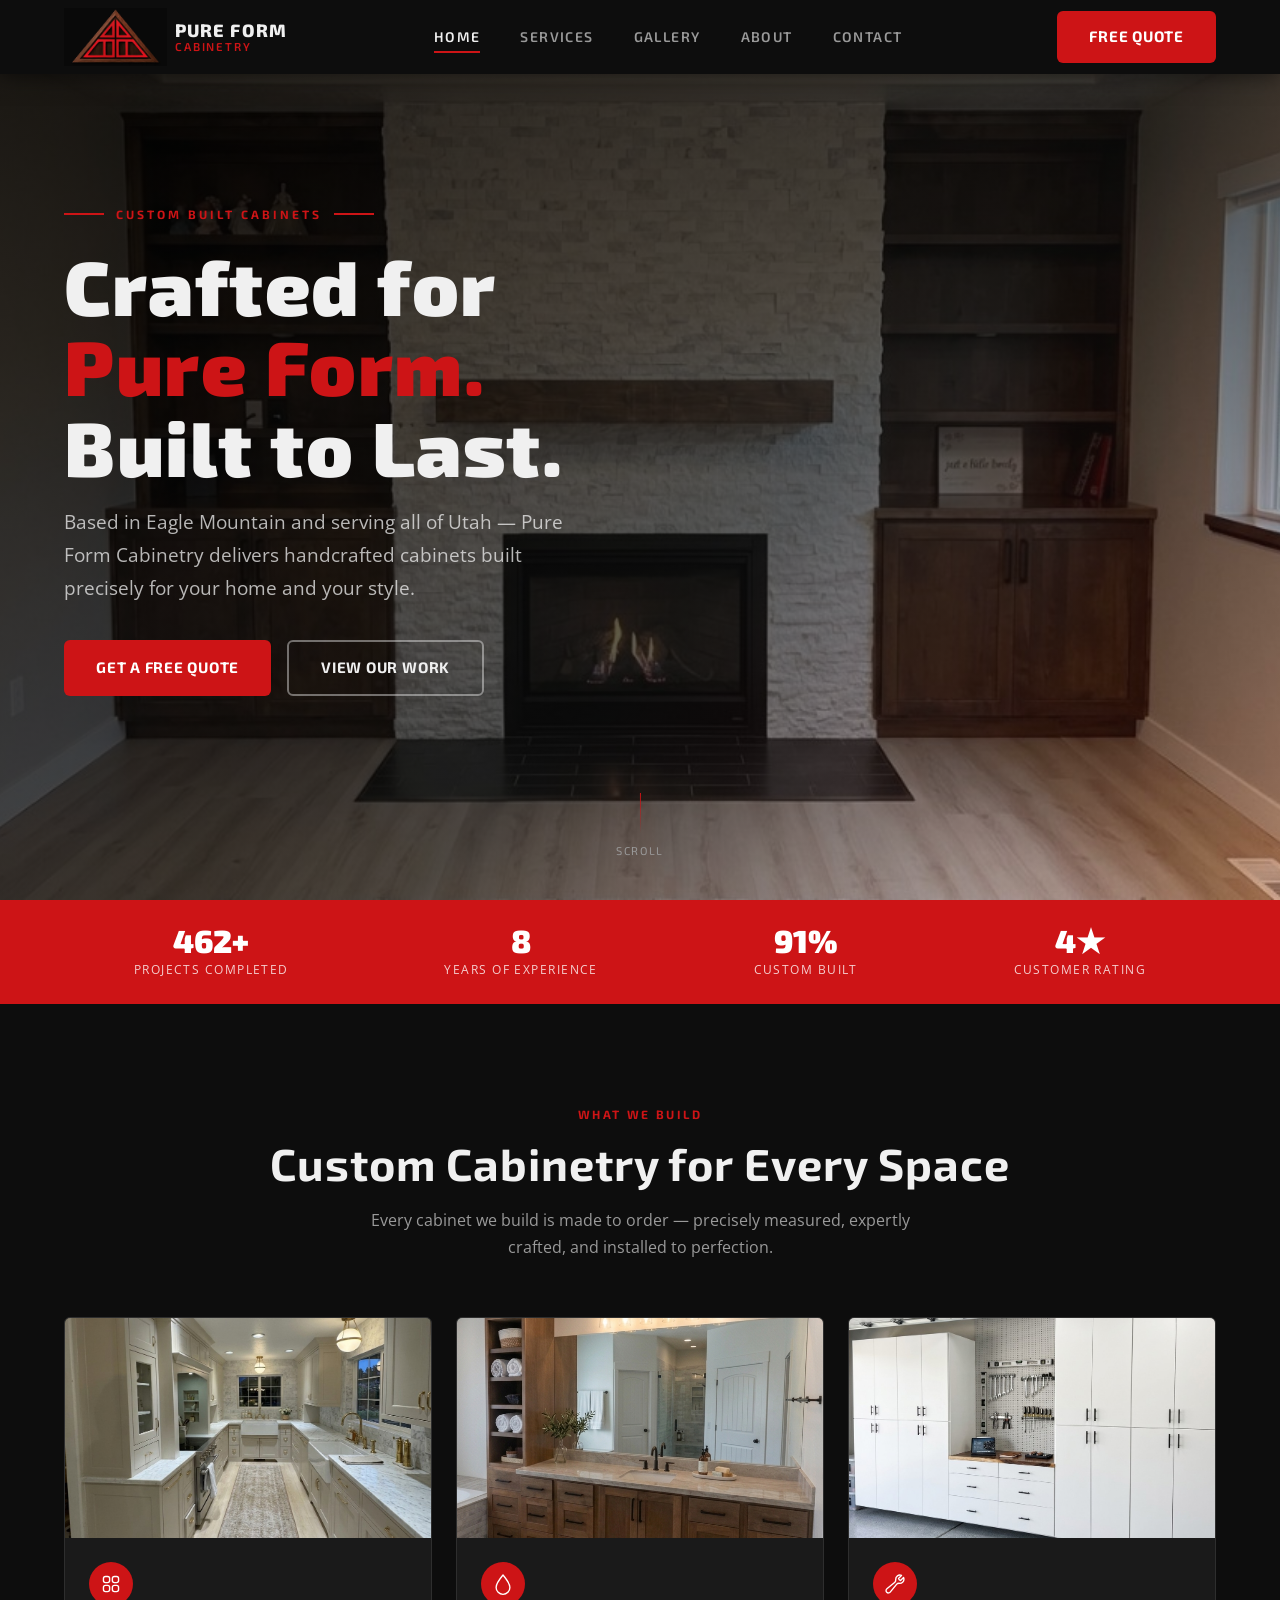
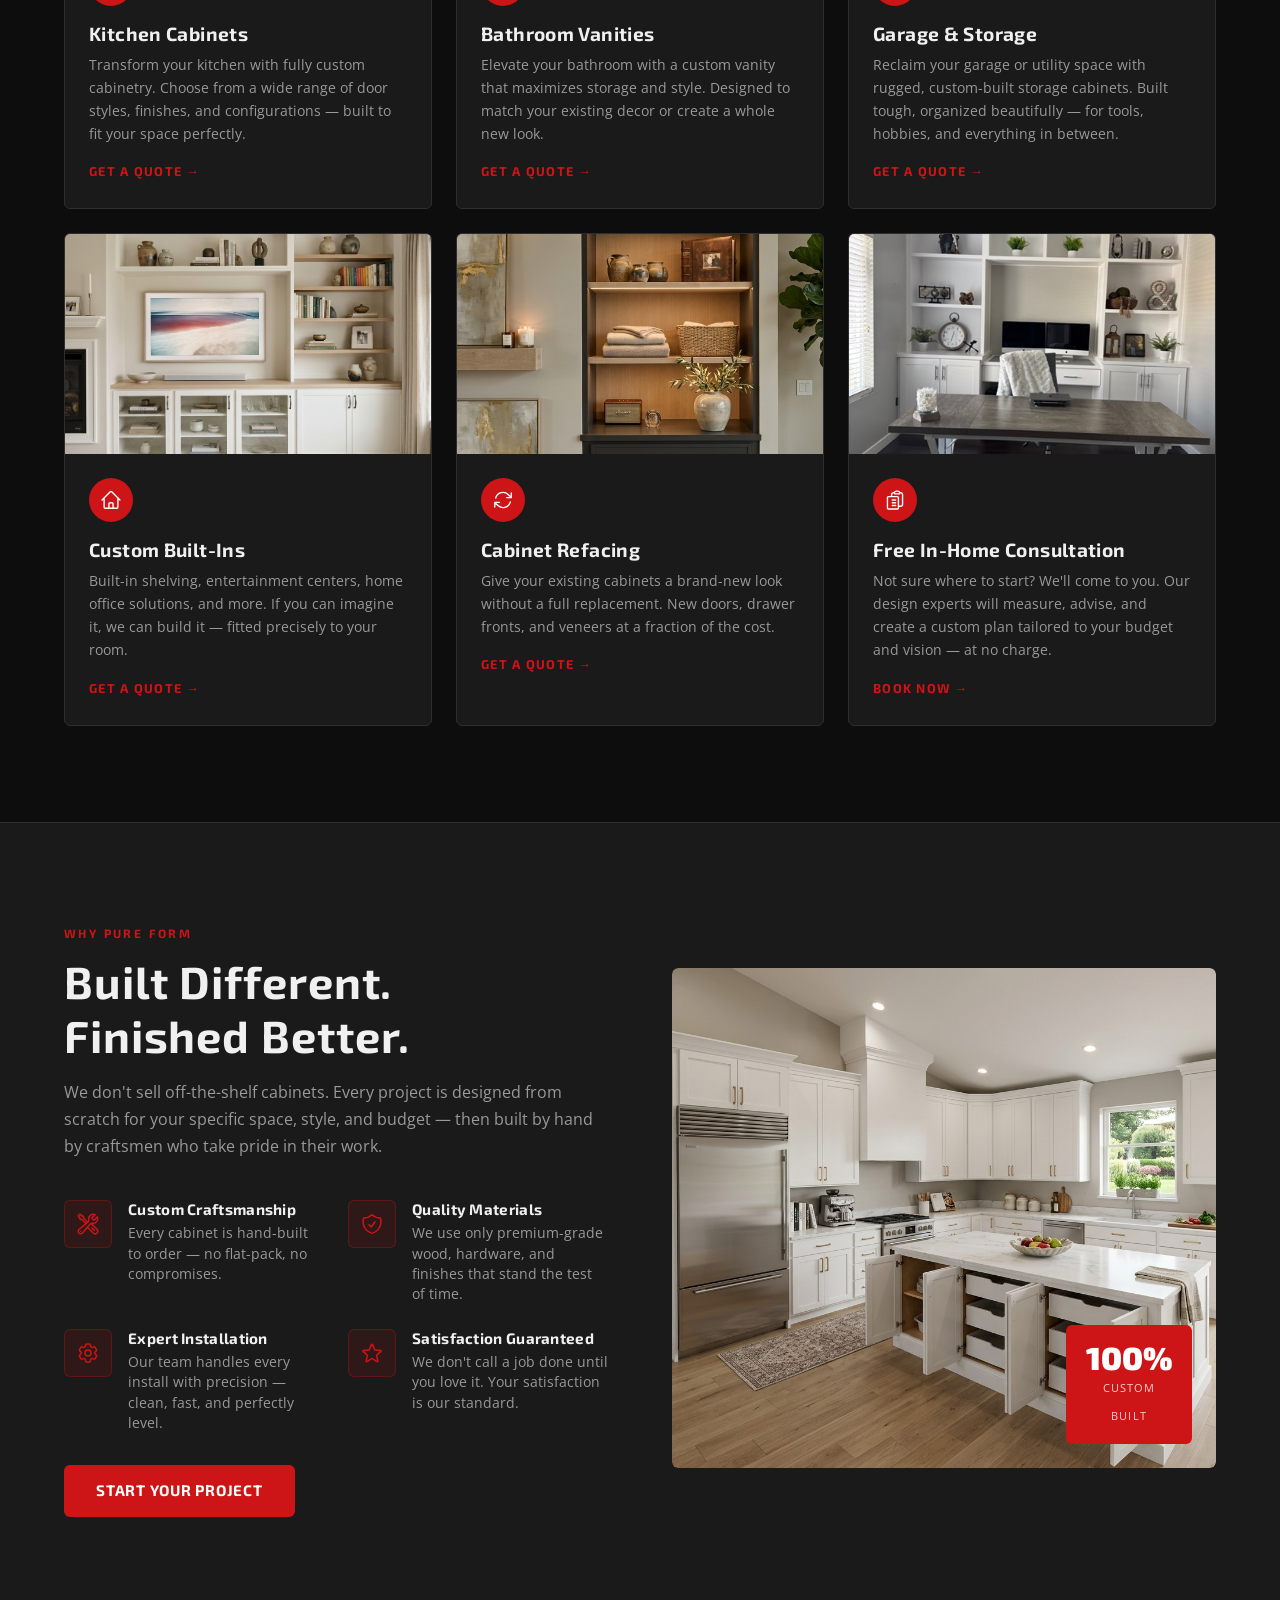
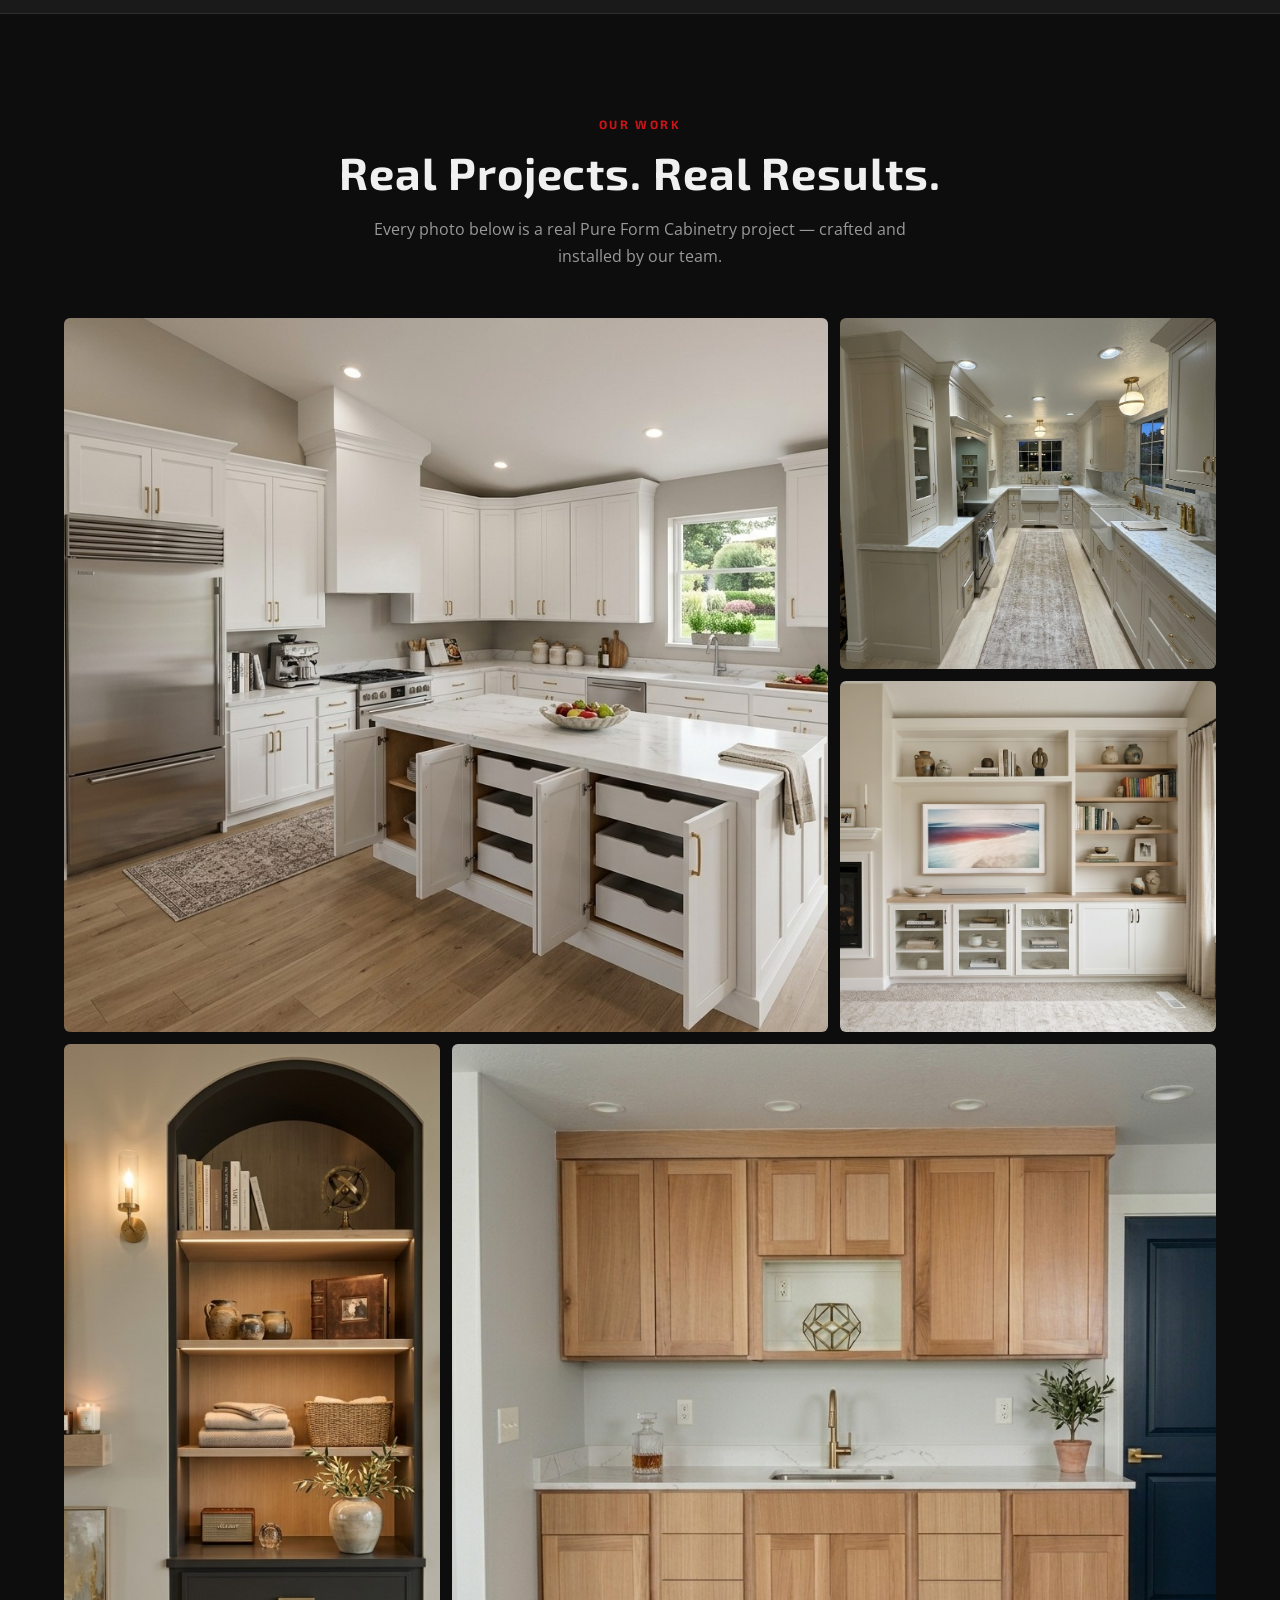
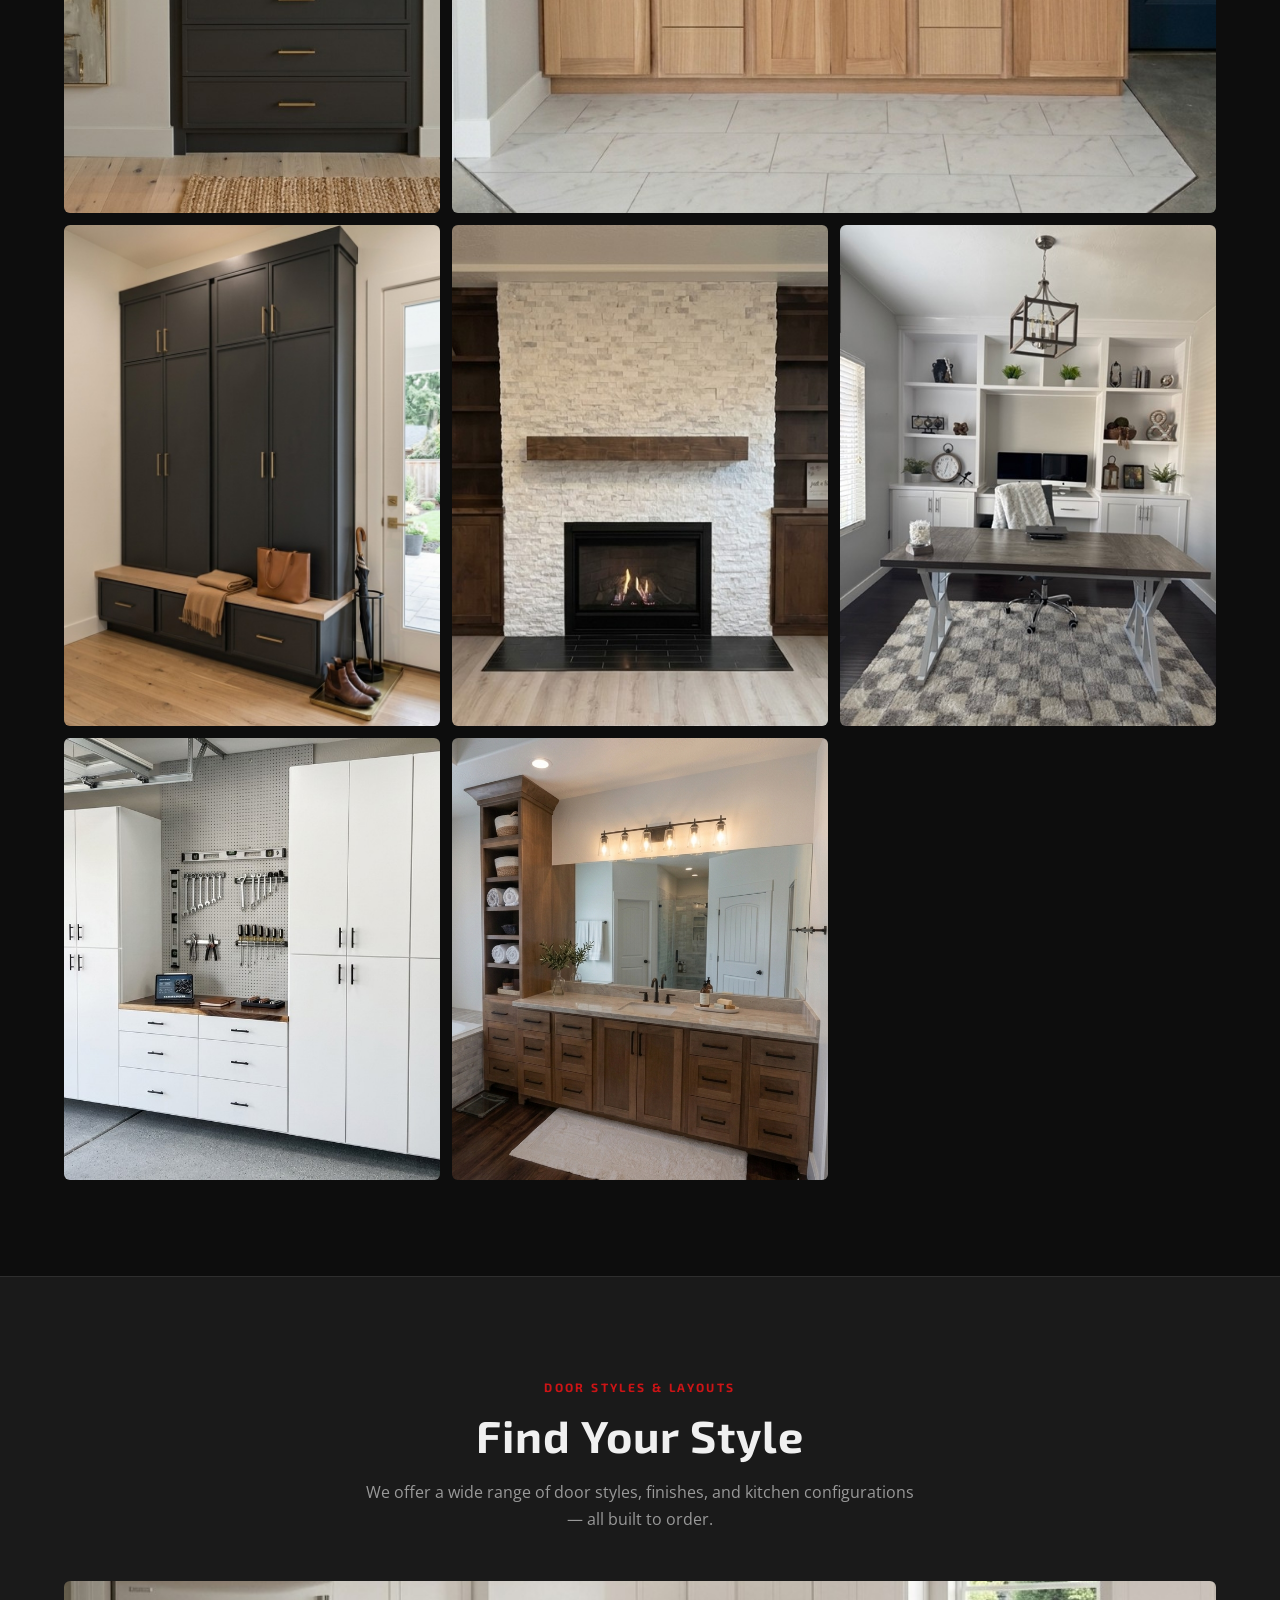
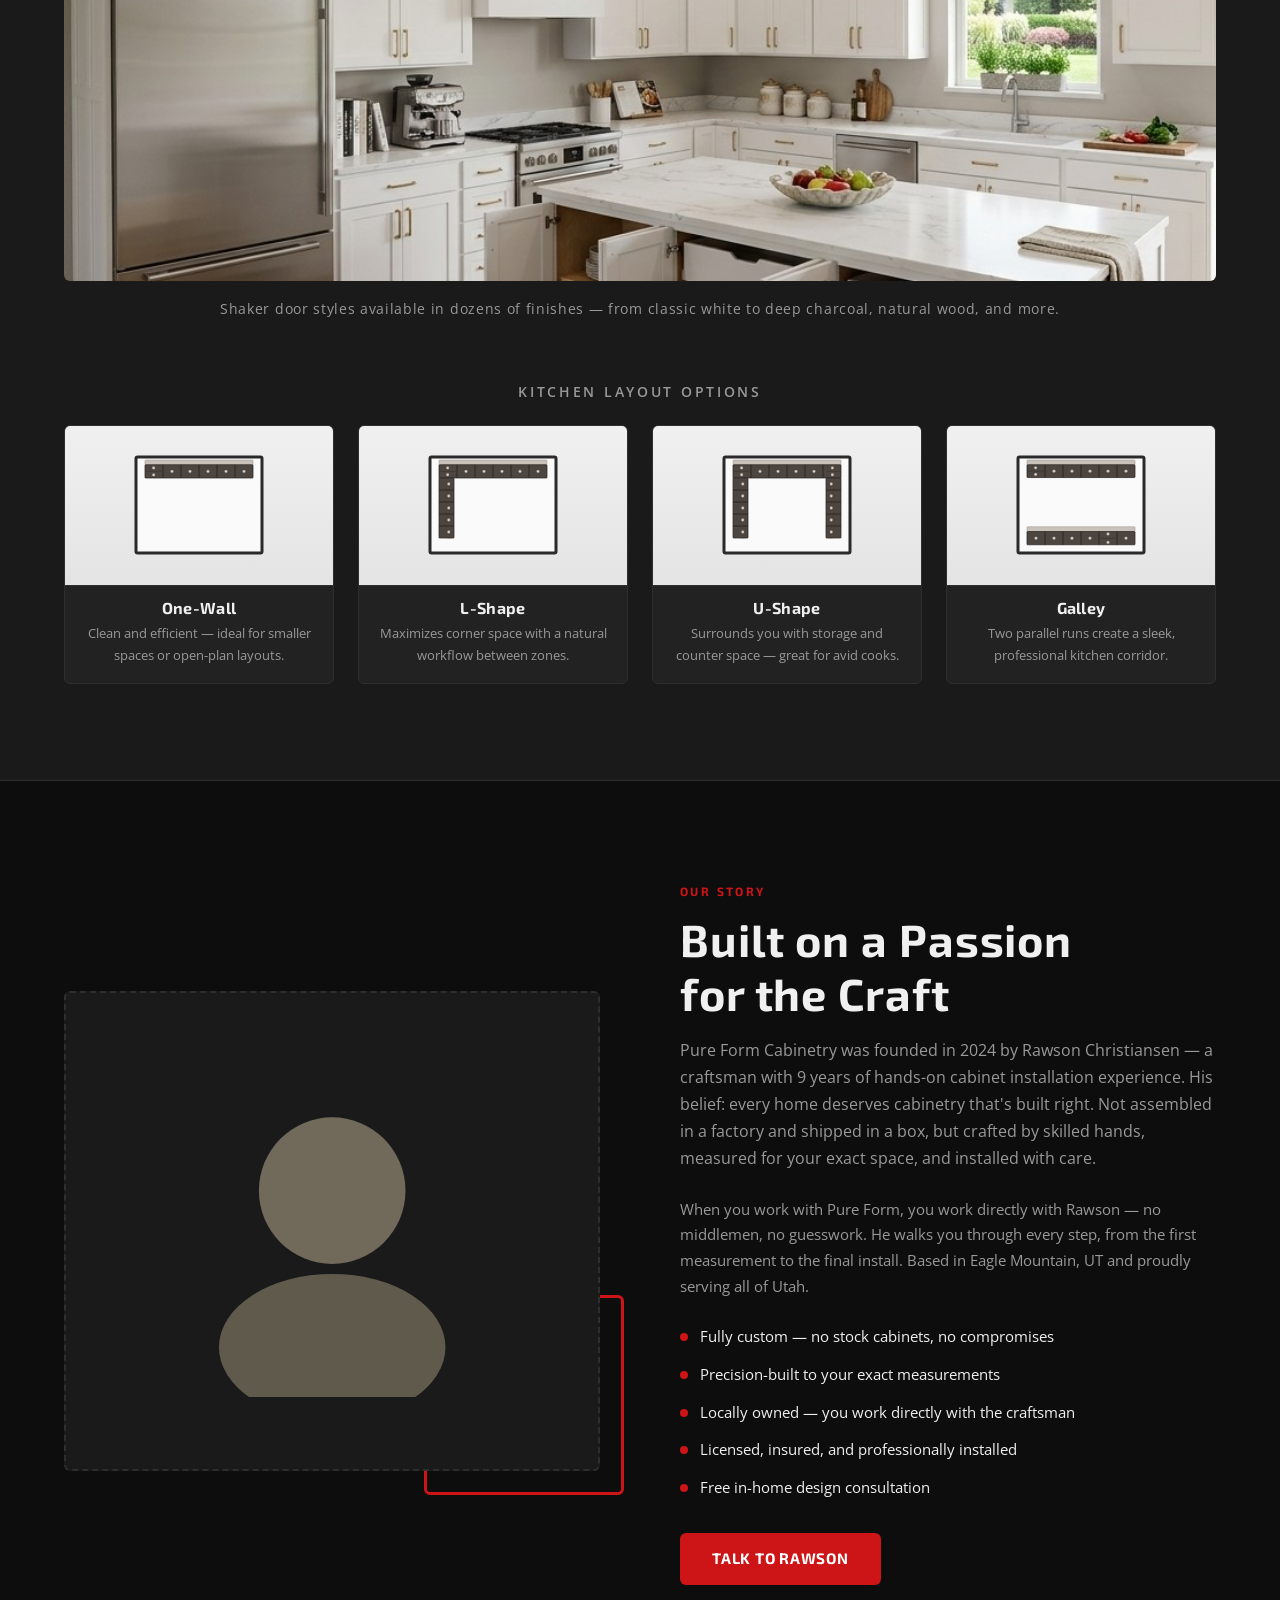
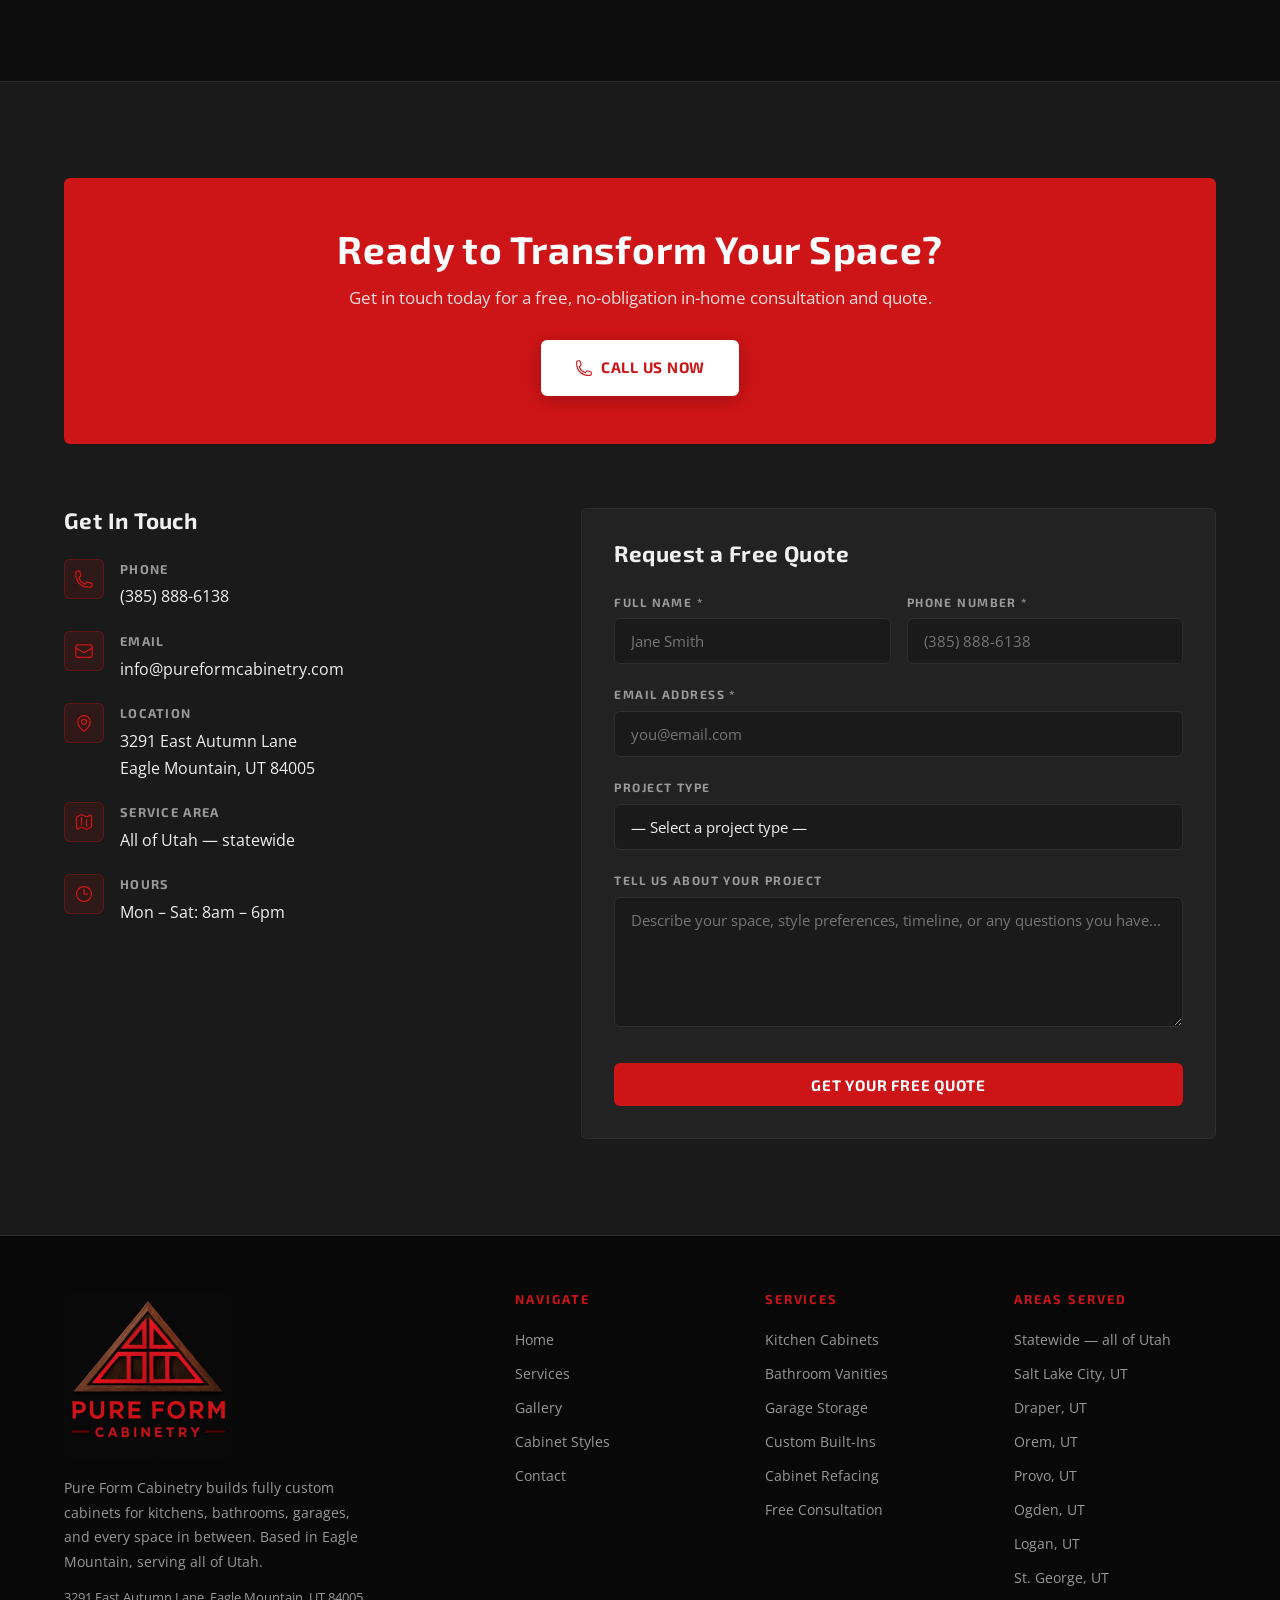
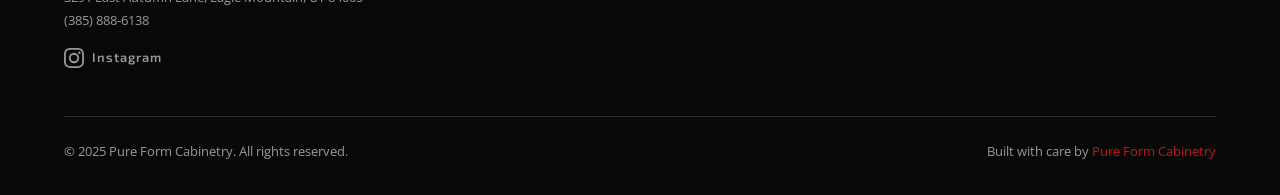
==== commit 6c8e60b8: "Added areas and stats" ====
--- a/index.html
+++ b/index.html
@@ -5,8 +5,8 @@
   <meta name="viewport" content="width=device-width, initial-scale=1.0" />
 
   <!-- Primary SEO -->
-  <title>Pure Form Cabinetry | Custom Cabinets in Eagle Mountain, Salt Lake & Utah Valley, UT</title>
-  <meta name="description" content="Pure Form Cabinetry builds fully custom kitchen cabinets, bathroom vanities, and garage storage in Eagle Mountain, Salt Lake County, and Utah Valley. Call (385) 888-6138 for a free in-home quote." />
+  <title>Pure Form Cabinetry | Custom Cabinets — Eagle Mountain, Serving All of Utah</title>
+  <meta name="description" content="Pure Form Cabinetry builds fully custom kitchen cabinets, bathroom vanities, and garage storage. Based in Eagle Mountain, serving all of Utah. Call (385) 888-6138 for a free in-home quote." />
   <meta name="keywords" content="custom cabinets Eagle Mountain UT, kitchen cabinets Salt Lake City, bathroom vanity Utah Valley, custom cabinetry Lehi UT, garage cabinets Utah County, cabinet maker Eagle Mountain, Pure Form Cabinetry" />
   <link rel="canonical" href="https://www.pureformcabinetry.com/" />
 
@@ -23,7 +23,7 @@
   <meta property="og:type" content="website" />
   <meta property="og:url" content="https://www.pureformcabinetry.com/" />
   <meta property="og:title" content="Pure Form Cabinetry | Custom Cabinets — Eagle Mountain, UT" />
-  <meta property="og:description" content="Handcrafted custom cabinets for kitchens, bathrooms, and garages. Serving Salt Lake County and Utah Valley. Free in-home consultations." />
+  <meta property="og:description" content="Handcrafted custom cabinets for kitchens, bathrooms, and garages. Serving all of Utah. Free in-home consultations." />
   <meta property="og:image" content="https://www.pureformcabinetry.com/images/kitchen-island.png" />
   <meta property="og:image:width" content="1200" />
   <meta property="og:image:height" content="630" />
@@ -33,7 +33,7 @@
   <!-- Twitter Card -->
   <meta name="twitter:card" content="summary_large_image" />
   <meta name="twitter:title" content="Pure Form Cabinetry | Custom Cabinets — Eagle Mountain, UT" />
-  <meta name="twitter:description" content="Handcrafted custom cabinets for kitchens, bathrooms, and garages. Serving Salt Lake County and Utah Valley." />
+  <meta name="twitter:description" content="Handcrafted custom cabinets for kitchens, bathrooms, and garages. Serving all of Utah." />
   <meta name="twitter:image" content="https://www.pureformcabinetry.com/images/kitchen-island.png" />
 
   <!-- JSON-LD: LocalBusiness Structured Data -->
@@ -42,7 +42,7 @@
     "@context": "https://schema.org",
     "@type": "HomeAndConstructionBusiness",
     "name": "Pure Form Cabinetry",
-    "description": "Custom built kitchen cabinets, bathroom vanities, garage storage, and built-in cabinetry serving Eagle Mountain, Salt Lake County, and Utah Valley.",
+    "description": "Custom built kitchen cabinets, bathroom vanities, garage storage, and built-in cabinetry. Based in Eagle Mountain, serving all of Utah.",
     "url": "https://www.pureformcabinetry.com",
     "logo": "https://www.pureformcabinetry.com/images/logo-mark.png",
     "image": "https://www.pureformcabinetry.com/images/kitchen-island.png",
@@ -71,6 +71,7 @@
       }
     ],
     "areaServed": [
+      { "@type": "State", "name": "Utah" },
       { "@type": "City", "name": "Eagle Mountain", "sameAs": "https://www.wikidata.org/wiki/Q1300413" },
       { "@type": "City", "name": "Saratoga Springs" },
       { "@type": "City", "name": "Lehi" },
@@ -242,7 +243,7 @@
       <h1>Crafted for<br /><em>Pure Form.</em><br />Built to Last.</h1>
 
       <p class="hero-sub">
-        Serving Eagle Mountain, Salt Lake County, and Utah Valley — Pure Form Cabinetry delivers handcrafted cabinets built precisely for your home and your style.
+        Based in Eagle Mountain and serving all of Utah — Pure Form Cabinetry delivers handcrafted cabinets built precisely for your home and your style.
       </p>
 
       <div class="hero-actions">
@@ -264,11 +265,11 @@
   <div class="stats">
     <div class="stats-inner container">
       <div class="stat-item">
-        <div class="stat-num" data-target="50" data-suffix="+">50+</div>
+        <div class="stat-num" data-target="500" data-suffix="+">500+</div>
         <div class="stat-label">Projects Completed</div>
       </div>
       <div class="stat-item">
-        <div class="stat-num" data-target="5" data-suffix="+">5+</div>
+        <div class="stat-num" data-target="9">9</div>
         <div class="stat-label">Years of Experience</div>
       </div>
       <div class="stat-item">
@@ -720,10 +721,10 @@
           <span class="section-label reveal">Our Story</span>
           <h2 class="section-title reveal">Built on a Passion<br />for the Craft</h2>
           <p class="section-sub reveal">
-            Pure Form Cabinetry was founded in 2024 by Rawson Christiansen — a craftsman with over 5 years of hands-on cabinet installation experience. His belief: every home deserves cabinetry that's built right. Not assembled in a factory and shipped in a box, but crafted by skilled hands, measured for your exact space, and installed with care.
+            Pure Form Cabinetry was founded in 2024 by Rawson Christiansen — a craftsman with 9 years of hands-on cabinet installation experience. His belief: every home deserves cabinetry that's built right. Not assembled in a factory and shipped in a box, but crafted by skilled hands, measured for your exact space, and installed with care.
           </p>
           <p class="reveal" style="color:var(--muted); font-size:0.95rem; margin-top:1rem;">
-            When you work with Pure Form, you work directly with Rawson — no middlemen, no guesswork. He walks you through every step, from the first measurement to the final install. Based in Eagle Mountain, UT and proudly serving Salt Lake County and Utah Valley.
+            When you work with Pure Form, you work directly with Rawson — no middlemen, no guesswork. He walks you through every step, from the first measurement to the final install. Based in Eagle Mountain, UT and proudly serving all of Utah.
           </p>
           <ul class="about-list reveal">
             <li>Fully custom — no stock cabinets, no compromises</li>
@@ -790,7 +791,7 @@
               <div class="contact-info-icon"><svg aria-hidden="true"><use href="#icon-map"/></svg></div>
               <div>
                 <strong>Service Area</strong>
-                <span>Salt Lake County &amp; Utah Valley, UT</span>
+                <span>All of Utah — statewide</span>
               </div>
             </div>
             <div class="contact-info-item">
@@ -855,7 +856,7 @@
 
         <div class="footer-brand">
           <img src="images/footer-logo.png" alt="Pure Form Cabinetry" class="footer-brand-logo" width="280" height="280" />
-          <p>Pure Form Cabinetry builds fully custom cabinets for kitchens, bathrooms, garages, and every space in between. Serving Eagle Mountain, Salt Lake County, and Utah Valley.</p>
+          <p>Pure Form Cabinetry builds fully custom cabinets for kitchens, bathrooms, garages, and every space in between. Based in Eagle Mountain, serving all of Utah.</p>
           <address class="footer-nap" style="font-style:normal;">
             <span>3291 East Autumn Lane, Eagle Mountain, UT 84005</span><br />
             <a href="tel:+13858886138">(385) 888-6138</a>
@@ -893,16 +894,14 @@
         <div class="footer-col">
           <h4>Areas Served</h4>
           <ul>
-            <li>Eagle Mountain, UT</li>
-            <li>Saratoga Springs, UT</li>
-            <li>Lehi, UT</li>
-            <li>American Fork, UT</li>
-            <li>South Jordan, UT</li>
-            <li>West Jordan, UT</li>
-            <li>Sandy, UT</li>
+            <li>Statewide — all of Utah</li>
+            <li>Salt Lake City, UT</li>
             <li>Draper, UT</li>
-            <li>Utah County, UT</li>
-            <li>Salt Lake County, UT</li>
+            <li>Orem, UT</li>
+            <li>Provo, UT</li>
+            <li>Ogden, UT</li>
+            <li>Logan, UT</li>
+            <li>St. George, UT</li>
           </ul>
         </div>
 
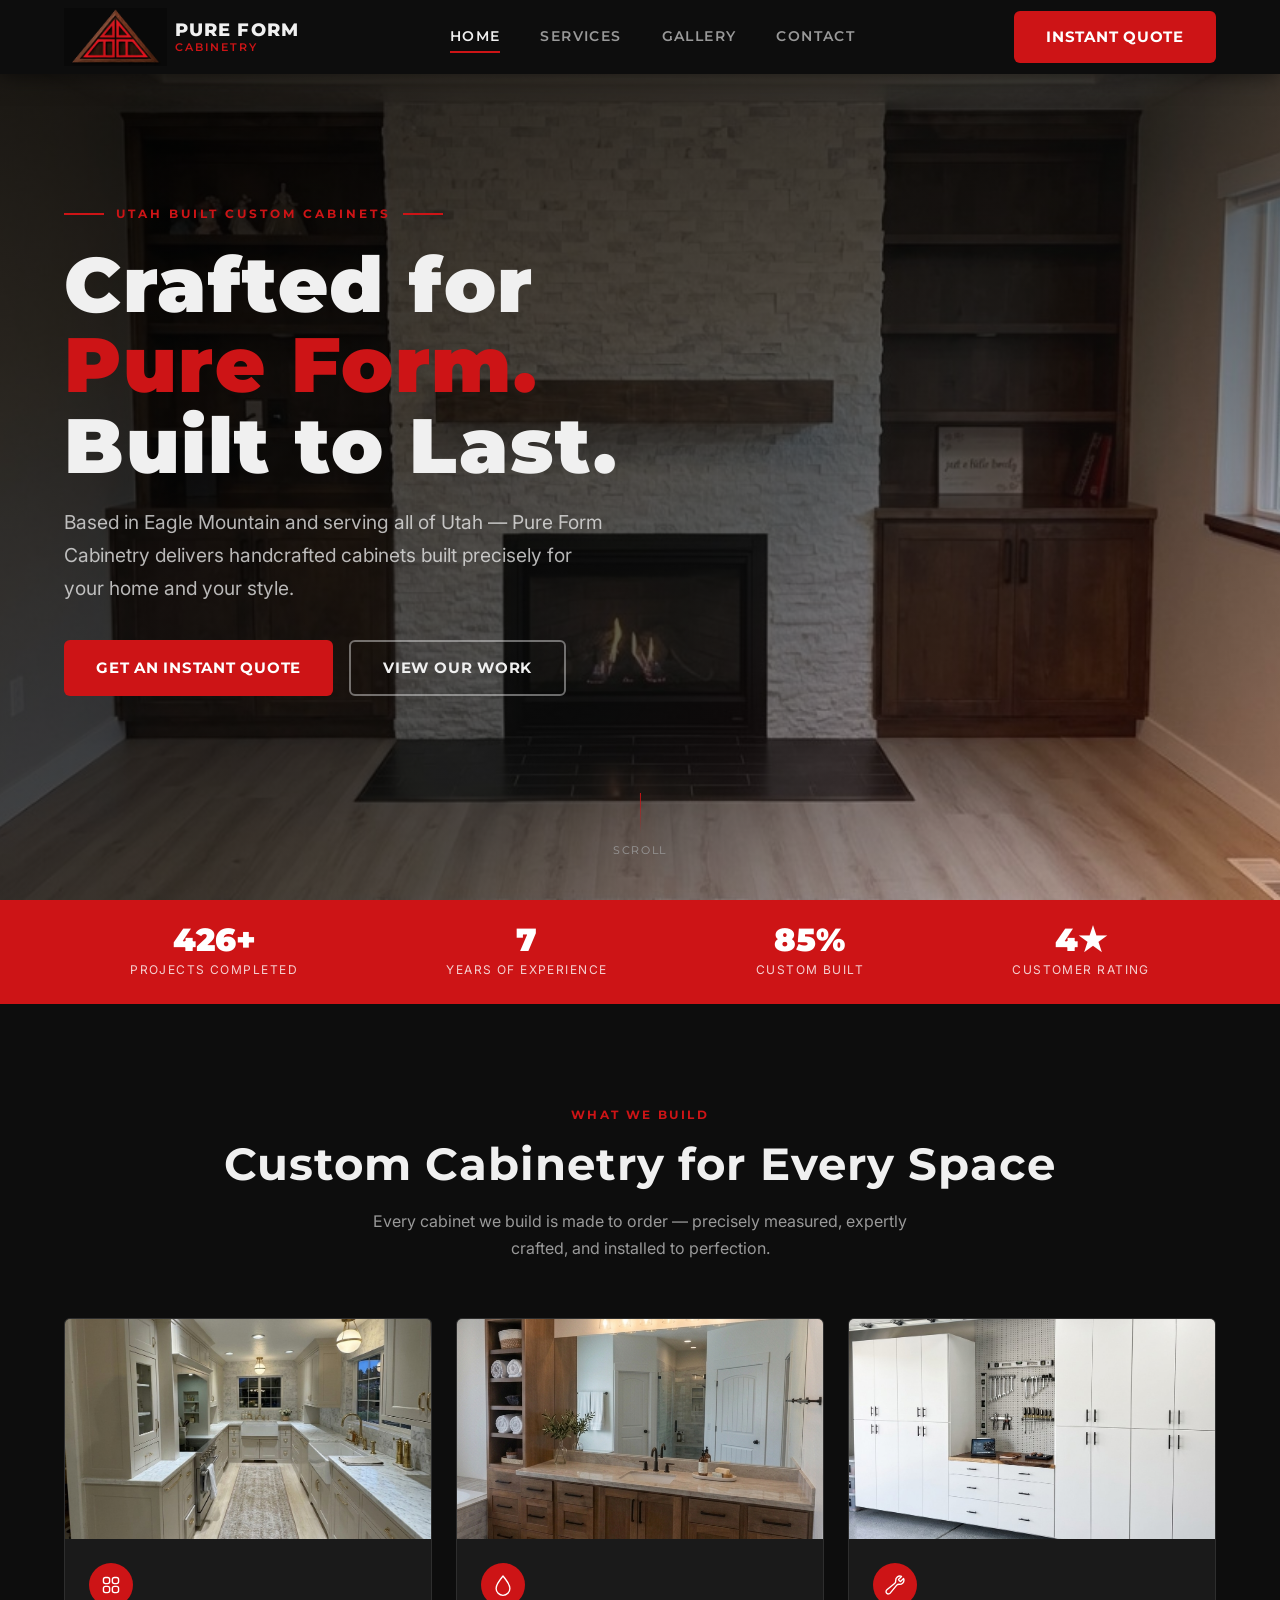
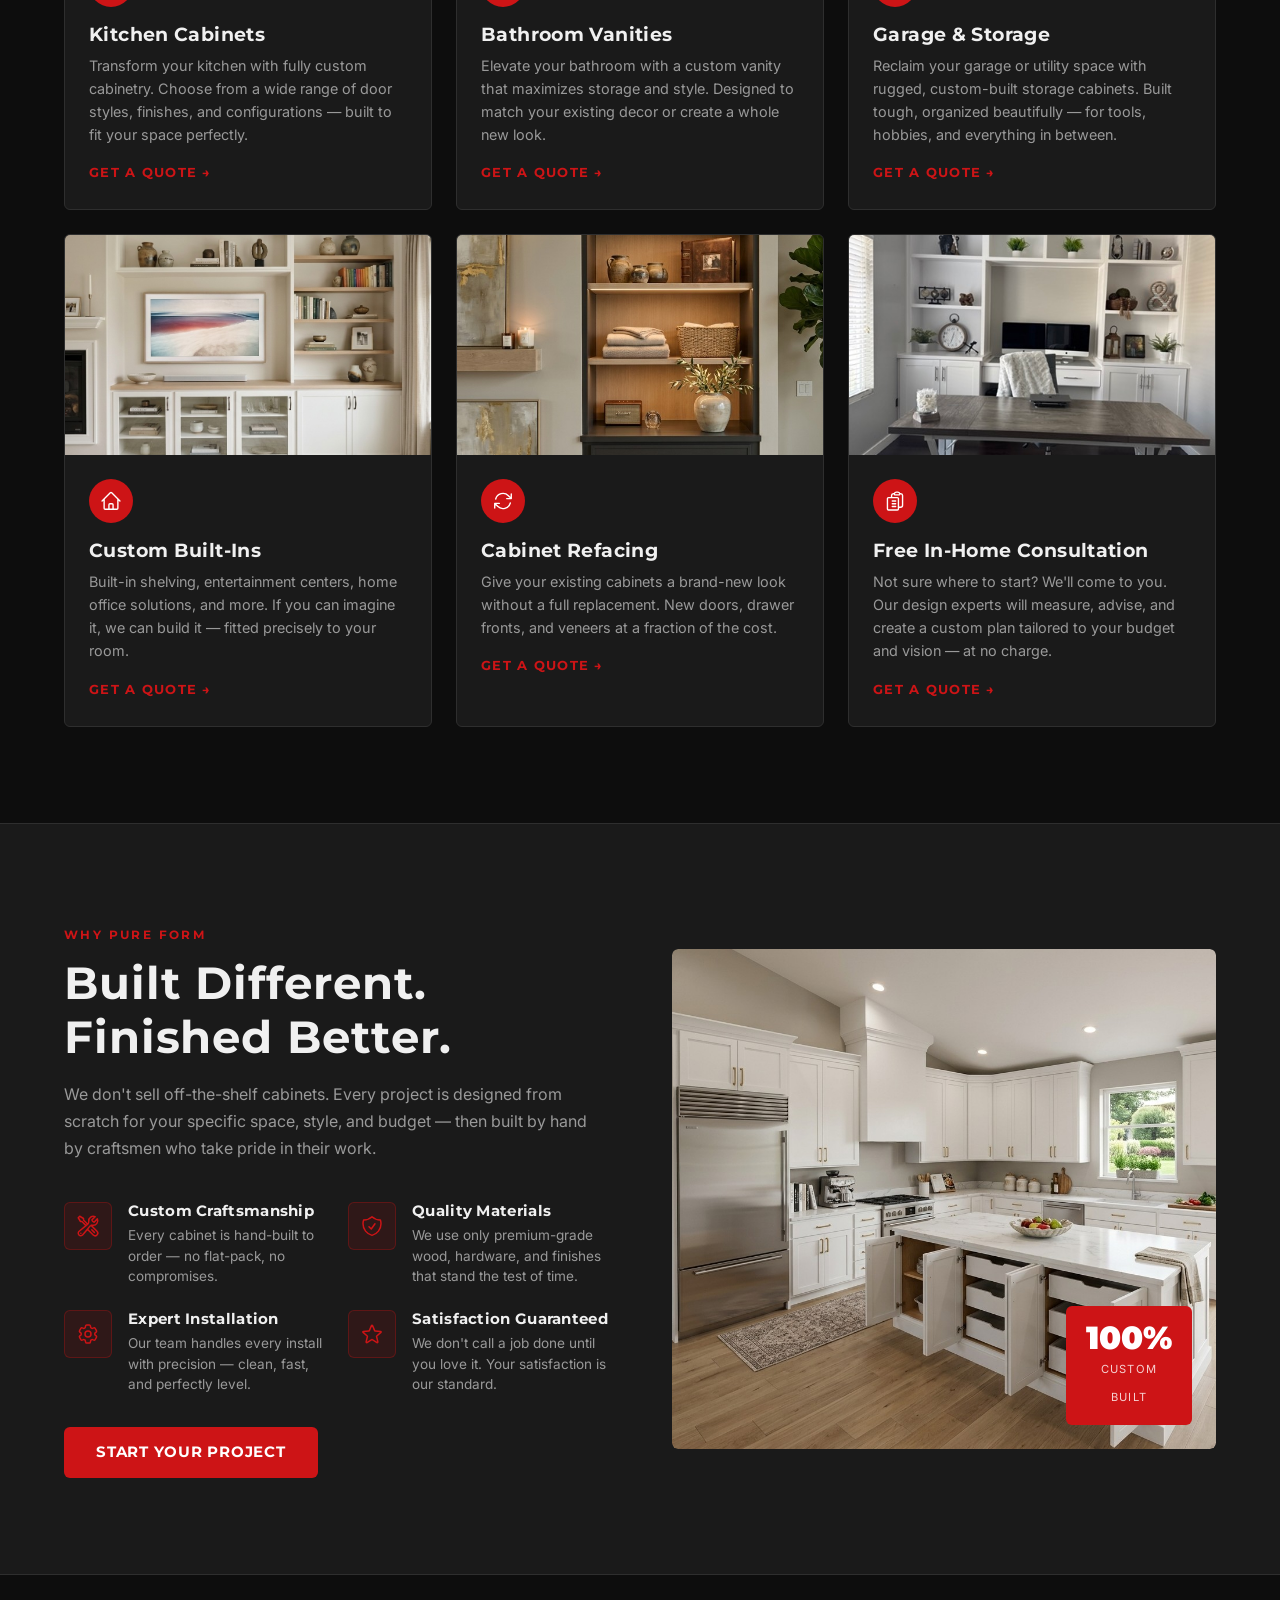
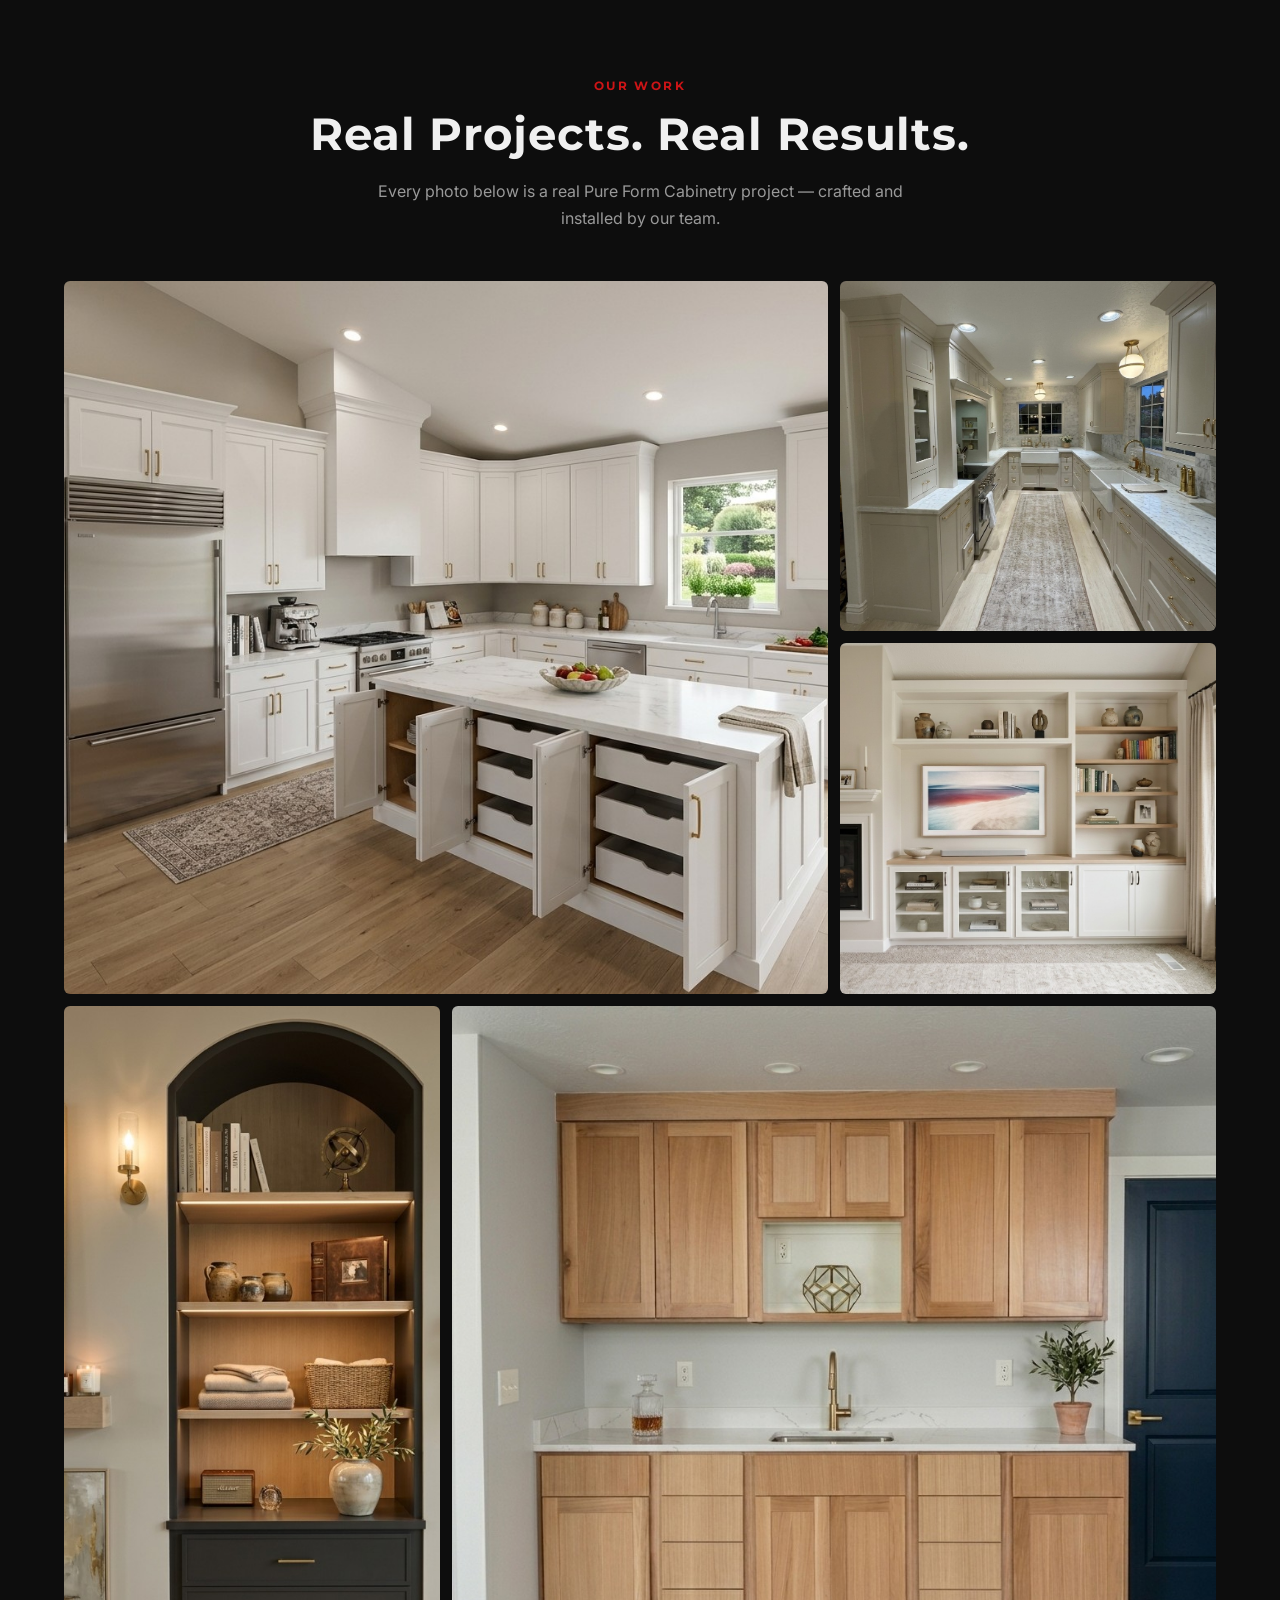
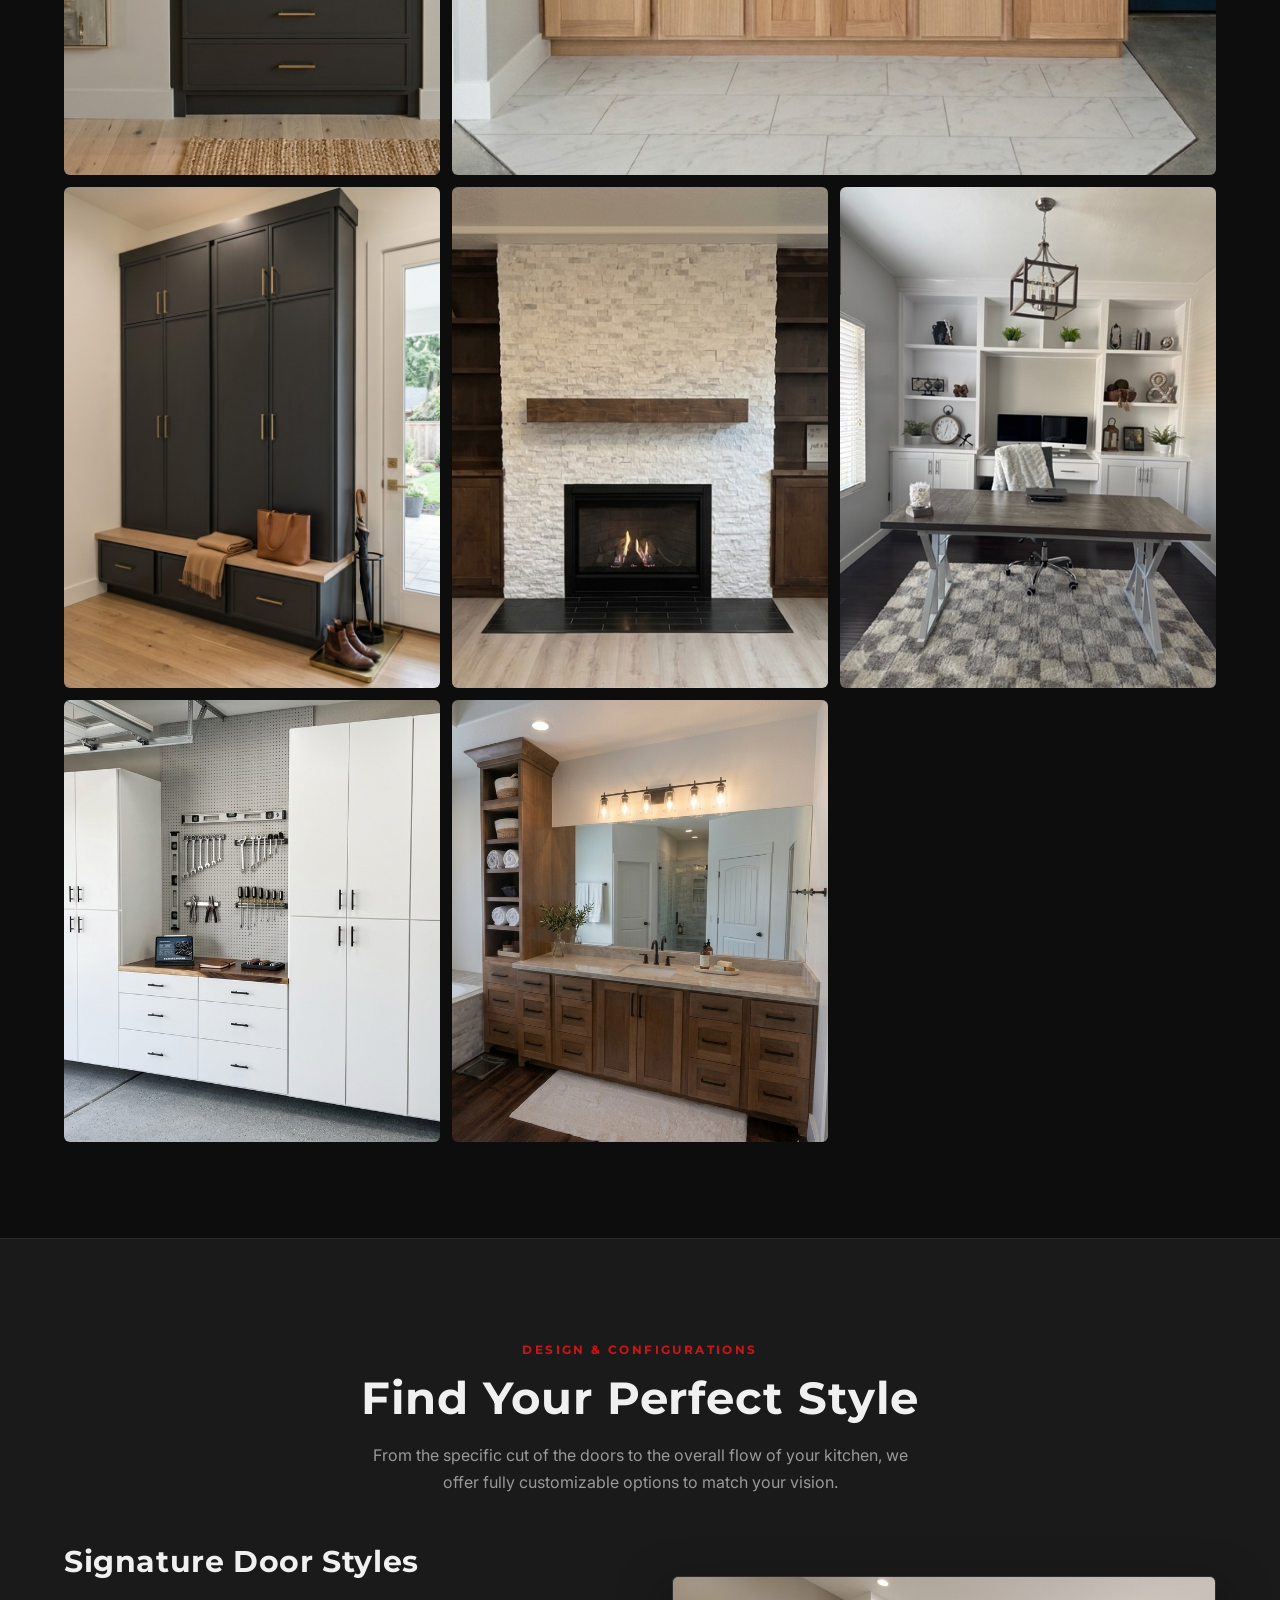
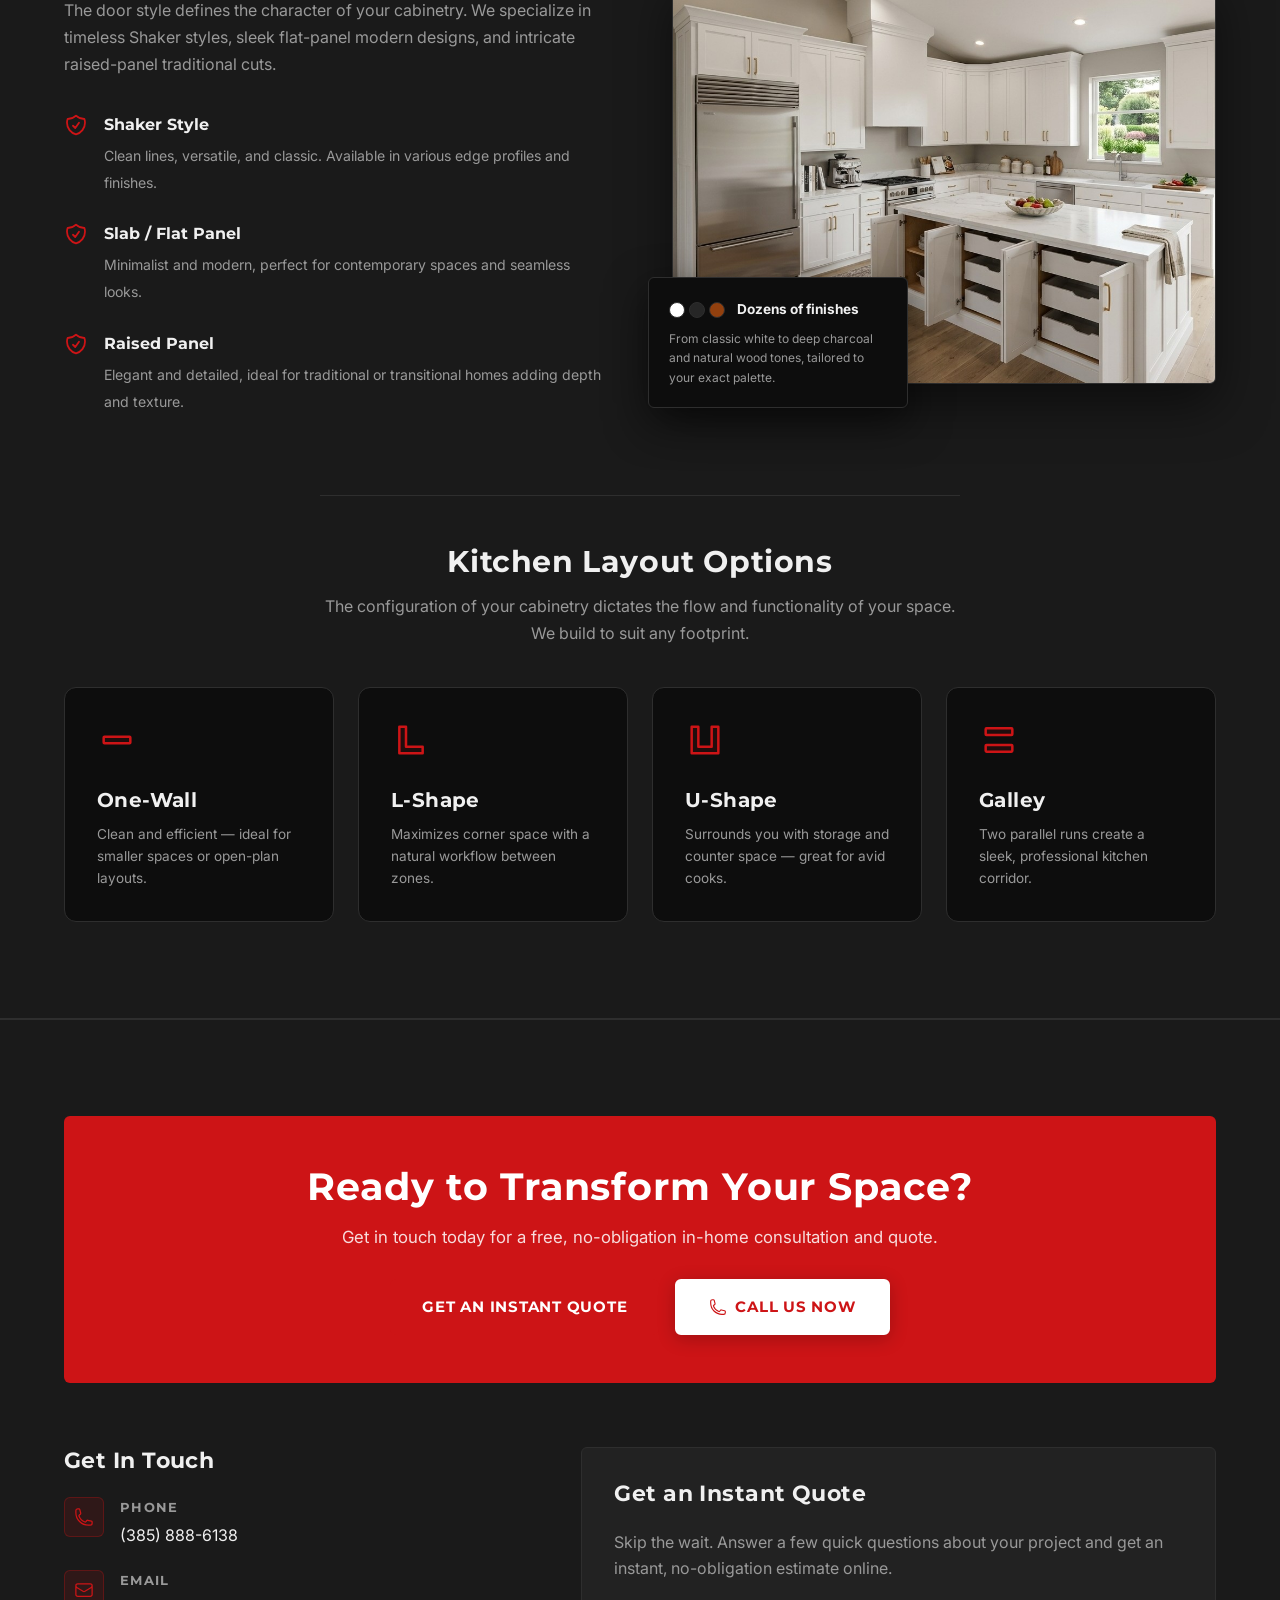
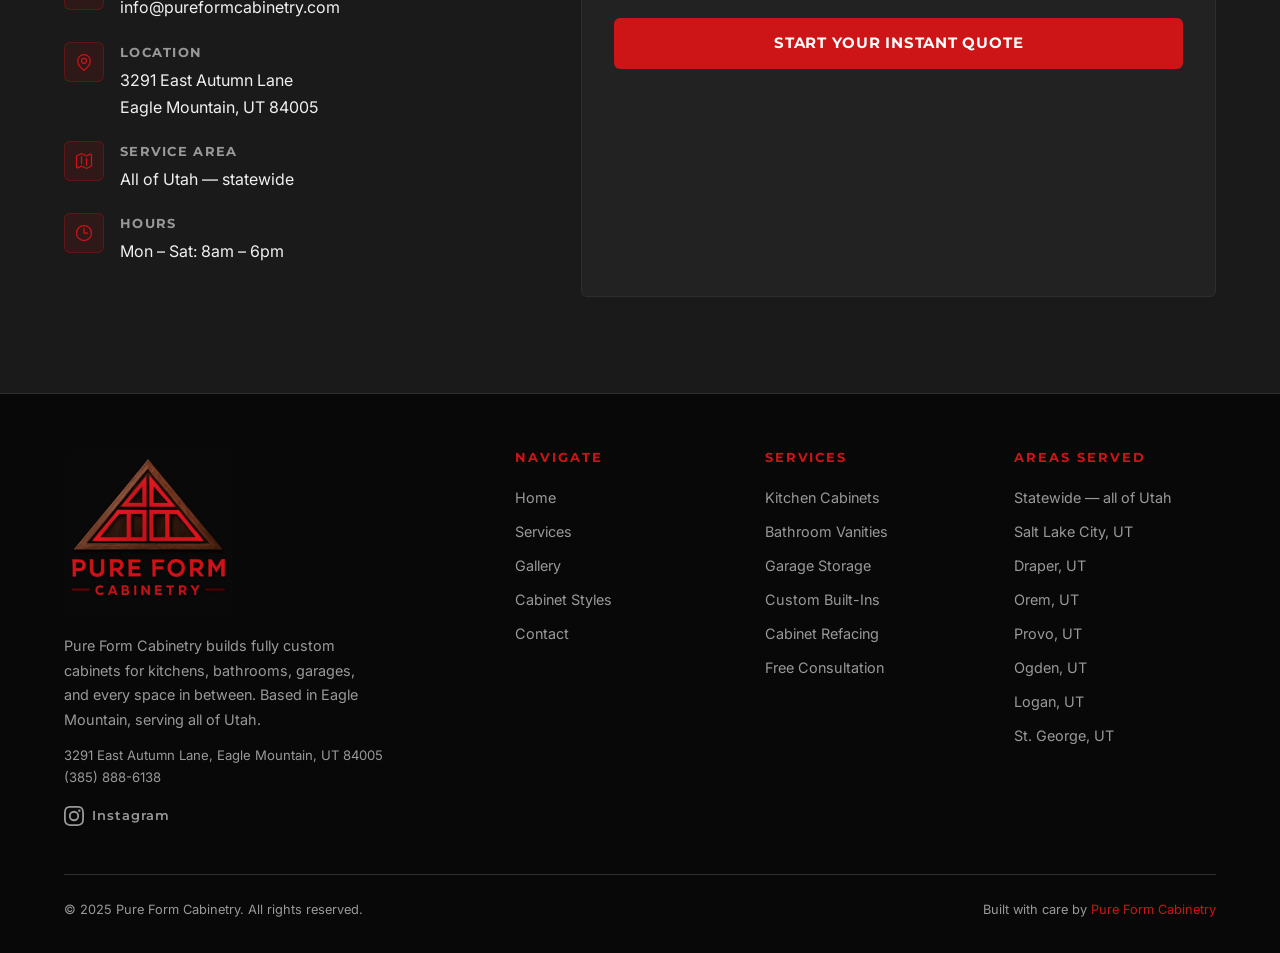
==== commit 85e16202: "Add instant quote feature and route CTAs to it Add a new /instant-quote landing page and quote app, " ====
--- a/index.html
+++ b/index.html
@@ -108,7 +108,7 @@
   <!-- Google Fonts -->
   <link rel="preconnect" href="https://fonts.googleapis.com" />
   <link rel="preconnect" href="https://fonts.gstatic.com" crossorigin />
-  <link href="https://fonts.googleapis.com/css2?family=Exo+2:wght@400;600;700;800;900&family=Open+Sans:wght@400;500;600&display=swap" rel="stylesheet" />
+  <link href="https://fonts.googleapis.com/css2?family=Inter:wght@400;500;600;700&family=Montserrat:wght@400;500;600;700;800&display=swap" rel="stylesheet" />
 
   <!-- Stylesheet -->
   <link rel="stylesheet" href="css/styles.css" />
@@ -198,11 +198,10 @@
         <a href="#home">Home</a>
         <a href="#services">Services</a>
         <a href="#gallery">Gallery</a>
-        <a href="#about">About</a>
         <a href="#contact">Contact</a>
       </nav>
 
-      <a href="#contact" class="btn btn-primary nav-cta">Free Quote</a>
+      <a href="/instant-quote" class="btn btn-primary nav-cta">Instant Quote</a>
 
       <!-- Hamburger -->
       <button class="nav-hamburger" aria-label="Toggle menu">
@@ -217,9 +216,8 @@
       <a href="#home">Home</a>
       <a href="#services">Services</a>
       <a href="#gallery">Gallery</a>
-      <a href="#about">About</a>
       <a href="#contact">Contact</a>
-      <a href="#contact" class="btn btn-primary">Get a Free Quote</a>
+      <a href="/instant-quote" class="btn btn-primary">Instant Quote</a>
     </nav>
   </header>
 
@@ -237,7 +235,7 @@
 
     <div class="hero-content">
       <div class="hero-eyebrow">
-        <span>Custom Built Cabinets</span>
+        <span>Utah Built Custom Cabinets</span>
       </div>
 
       <h1>Crafted for<br /><em>Pure Form.</em><br />Built to Last.</h1>
@@ -247,7 +245,7 @@
       </p>
 
       <div class="hero-actions">
-        <a href="#contact" class="btn btn-primary">Get a Free Quote</a>
+        <a href="/instant-quote" class="btn btn-primary">Get an Instant Quote</a>
         <a href="#gallery" class="btn btn-outline">View Our Work</a>
       </div>
     </div>
@@ -306,7 +304,7 @@
             <div class="service-icon"><svg aria-hidden="true"><use href="#icon-grid"/></svg></div>
             <h3>Kitchen Cabinets</h3>
             <p>Transform your kitchen with fully custom cabinetry. Choose from a wide range of door styles, finishes, and configurations — built to fit your space perfectly.</p>
-            <a href="#contact" class="service-card-link">Get a Quote →</a>
+            <a href="/instant-quote" class="service-card-link">Get a Quote →</a>
           </div>
         </div>
 
@@ -319,7 +317,7 @@
             <div class="service-icon"><svg aria-hidden="true"><use href="#icon-drop"/></svg></div>
             <h3>Bathroom Vanities</h3>
             <p>Elevate your bathroom with a custom vanity that maximizes storage and style. Designed to match your existing decor or create a whole new look.</p>
-            <a href="#contact" class="service-card-link">Get a Quote →</a>
+            <a href="/instant-quote" class="service-card-link">Get a Quote →</a>
           </div>
         </div>
 
@@ -332,7 +330,7 @@
             <div class="service-icon"><svg aria-hidden="true"><use href="#icon-wrench"/></svg></div>
             <h3>Garage &amp; Storage</h3>
             <p>Reclaim your garage or utility space with rugged, custom-built storage cabinets. Built tough, organized beautifully — for tools, hobbies, and everything in between.</p>
-            <a href="#contact" class="service-card-link">Get a Quote →</a>
+            <a href="/instant-quote" class="service-card-link">Get a Quote →</a>
           </div>
         </div>
 
@@ -345,7 +343,7 @@
             <div class="service-icon"><svg aria-hidden="true"><use href="#icon-home"/></svg></div>
             <h3>Custom Built-Ins</h3>
             <p>Built-in shelving, entertainment centers, home office solutions, and more. If you can imagine it, we can build it — fitted precisely to your room.</p>
-            <a href="#contact" class="service-card-link">Get a Quote →</a>
+            <a href="/instant-quote" class="service-card-link">Get a Quote →</a>
           </div>
         </div>
 
@@ -358,7 +356,7 @@
             <div class="service-icon"><svg aria-hidden="true"><use href="#icon-refresh"/></svg></div>
             <h3>Cabinet Refacing</h3>
             <p>Give your existing cabinets a brand-new look without a full replacement. New doors, drawer fronts, and veneers at a fraction of the cost.</p>
-            <a href="#contact" class="service-card-link">Get a Quote →</a>
+            <a href="/instant-quote" class="service-card-link">Get a Quote →</a>
           </div>
         </div>
 
@@ -371,7 +369,7 @@
             <div class="service-icon"><svg aria-hidden="true"><use href="#icon-clipboard"/></svg></div>
             <h3>Free In-Home Consultation</h3>
             <p>Not sure where to start? We'll come to you. Our design experts will measure, advise, and create a custom plan tailored to your budget and vision — at no charge.</p>
-            <a href="#contact" class="service-card-link">Book Now →</a>
+            <a href="/instant-quote" class="service-card-link">Get a Quote →</a>
           </div>
         </div>
 
@@ -532,210 +530,91 @@
   <section class="styles-section" id="styles">
     <div class="container">
       <div class="styles-header reveal">
-        <span class="section-label">Door Styles &amp; Layouts</span>
-        <h2 class="section-title">Find Your Style</h2>
-        <p class="section-sub">We offer a wide range of door styles, finishes, and kitchen configurations — all built to order.</p>
-      </div>
-
-      <div class="styles-shaker reveal">
-        <img src="images/kitchen-island.png" alt="Custom white shaker-style cabinetry and marble surfaces" loading="lazy" />
-        <p class="styles-shaker-caption">Shaker door styles available in dozens of finishes — from classic white to deep charcoal, natural wood, and more.</p>
-      </div>
-
-      <h3 class="reveal" style="text-align:center; margin-bottom:1.5rem; color:var(--muted); font-size:0.85rem; letter-spacing:0.2em; text-transform:uppercase; font-family:'Open Sans',sans-serif; font-weight:600;">Kitchen Layout Options</h3>
+        <span class="section-label">Design &amp; Configurations</span>
+        <h2 class="section-title">Find Your Perfect Style</h2>
+        <p class="section-sub">From the specific cut of the doors to the overall flow of your kitchen, we offer fully customizable options to match your vision.</p>
+      </div>
+
+      <div class="styles-doors reveal">
+        <div class="styles-doors-text">
+          <h3>Signature Door Styles</h3>
+          <p>The door style defines the character of your cabinetry. We specialize in timeless Shaker styles, sleek flat-panel modern designs, and intricate raised-panel traditional cuts.</p>
+          <ul class="styles-doors-list">
+            <li>
+              <svg aria-hidden="true" viewBox="0 0 24 24" fill="none" stroke="currentColor" stroke-width="1.8" stroke-linecap="round" stroke-linejoin="round"><path d="M9 12.75L11.25 15 15 9.75m-3-7.036A11.959 11.959 0 013.598 6 11.99 11.99 0 003 9.749c0 5.592 3.824 10.29 9 11.623 5.176-1.332 9-6.03 9-11.622 0-1.31-.21-2.571-.598-3.751h-.152c-3.196 0-6.1-1.248-8.25-3.285z"/></svg>
+              <div>
+                <strong>Shaker Style</strong>
+                <span>Clean lines, versatile, and classic. Available in various edge profiles and finishes.</span>
+              </div>
+            </li>
+            <li>
+              <svg aria-hidden="true" viewBox="0 0 24 24" fill="none" stroke="currentColor" stroke-width="1.8" stroke-linecap="round" stroke-linejoin="round"><path d="M9 12.75L11.25 15 15 9.75m-3-7.036A11.959 11.959 0 013.598 6 11.99 11.99 0 003 9.749c0 5.592 3.824 10.29 9 11.623 5.176-1.332 9-6.03 9-11.622 0-1.31-.21-2.571-.598-3.751h-.152c-3.196 0-6.1-1.248-8.25-3.285z"/></svg>
+              <div>
+                <strong>Slab / Flat Panel</strong>
+                <span>Minimalist and modern, perfect for contemporary spaces and seamless looks.</span>
+              </div>
+            </li>
+            <li>
+              <svg aria-hidden="true" viewBox="0 0 24 24" fill="none" stroke="currentColor" stroke-width="1.8" stroke-linecap="round" stroke-linejoin="round"><path d="M9 12.75L11.25 15 15 9.75m-3-7.036A11.959 11.959 0 013.598 6 11.99 11.99 0 003 9.749c0 5.592 3.824 10.29 9 11.623 5.176-1.332 9-6.03 9-11.622 0-1.31-.21-2.571-.598-3.751h-.152c-3.196 0-6.1-1.248-8.25-3.285z"/></svg>
+              <div>
+                <strong>Raised Panel</strong>
+                <span>Elegant and detailed, ideal for traditional or transitional homes adding depth and texture.</span>
+              </div>
+            </li>
+          </ul>
+        </div>
+
+        <div class="styles-doors-image">
+          <img src="images/kitchen-island.png" alt="Shaker door styles" loading="lazy" />
+          <div class="styles-finishes-badge">
+            <div class="styles-finishes-head">
+              <div class="styles-finishes-dots">
+                <span class="dot dot-white"></span>
+                <span class="dot dot-charcoal"></span>
+                <span class="dot dot-wood"></span>
+              </div>
+              <p>Dozens of finishes</p>
+            </div>
+            <p class="styles-finishes-desc">From classic white to deep charcoal and natural wood tones, tailored to your exact palette.</p>
+          </div>
+        </div>
+      </div>
+
+      <div class="styles-layout-header reveal">
+        <h3>Kitchen Layout Options</h3>
+        <p>The configuration of your cabinetry dictates the flow and functionality of your space. We build to suit any footprint.</p>
+      </div>
 
       <div class="kitchen-shapes reveal">
         <div class="kitchen-shape-card">
-          <div class="kitchen-shape-diagram">
-            <svg viewBox="0 0 100 80" role="img" aria-label="One-wall kitchen layout">
-              <title>One-wall kitchen layout</title>
-              <rect class="kitchen-floor" x="8" y="8" width="84" height="64" rx="1" />
-              <rect class="kitchen-ct" x="14" y="10" width="72" height="3.2" rx="0.45" />
-              <rect class="kitchen-cab" x="14" y="13.2" width="72" height="8.8" rx="0.4" />
-              <line class="kitchen-stile" x1="26" y1="13.2" x2="26" y2="22" />
-              <line class="kitchen-stile" x1="38" y1="13.2" x2="38" y2="22" />
-              <line class="kitchen-stile" x1="50" y1="13.2" x2="50" y2="22" />
-              <line class="kitchen-stile" x1="62" y1="13.2" x2="62" y2="22" />
-              <line class="kitchen-stile" x1="74" y1="13.2" x2="74" y2="22" />
-              <line class="kitchen-drawer-line" x1="14.35" y1="17.6" x2="25.65" y2="17.6" />
-              <circle class="kitchen-pull" cx="19.75" cy="15.25" r="0.95" />
-              <circle class="kitchen-pull" cx="19.75" cy="19.95" r="0.95" />
-              <circle class="kitchen-pull" cx="32" cy="17.6" r="0.95" />
-              <circle class="kitchen-pull" cx="44" cy="17.6" r="0.95" />
-              <circle class="kitchen-pull" cx="56" cy="17.6" r="0.95" />
-              <circle class="kitchen-pull" cx="68" cy="17.6" r="0.95" />
-              <circle class="kitchen-pull" cx="80" cy="17.6" r="0.95" />
-            </svg>
-          </div>
+          <svg class="kitchen-shape-icon" viewBox="0 0 24 24" fill="none" stroke="currentColor" stroke-width="1.5" stroke-linecap="round" stroke-linejoin="round" aria-hidden="true">
+            <rect x="4" y="10" width="16" height="4" rx="0.5" fill="currentColor" fill-opacity="0.1" />
+          </svg>
           <h4>One-Wall</h4>
           <p>Clean and efficient — ideal for smaller spaces or open-plan layouts.</p>
         </div>
         <div class="kitchen-shape-card">
-          <div class="kitchen-shape-diagram">
-            <svg viewBox="0 0 100 80" role="img" aria-label="L-shaped kitchen layout">
-              <title>L-shaped kitchen layout</title>
-              <rect class="kitchen-floor" x="8" y="8" width="84" height="64" rx="1" />
-              <rect class="kitchen-ct" x="14" y="10" width="72" height="3.2" rx="0.45" />
-              <rect class="kitchen-ct" x="19.2" y="22" width="3.1" height="40" rx="0.35" />
-              <rect class="kitchen-cab" x="14" y="13.2" width="72" height="8.8" rx="0.4" />
-              <rect class="kitchen-cab" x="14" y="22" width="10" height="40" rx="0.4" />
-              <line class="kitchen-stile" x1="26" y1="13.2" x2="26" y2="22" />
-              <line class="kitchen-stile" x1="38" y1="13.2" x2="38" y2="22" />
-              <line class="kitchen-stile" x1="50" y1="13.2" x2="50" y2="22" />
-              <line class="kitchen-stile" x1="62" y1="13.2" x2="62" y2="22" />
-              <line class="kitchen-stile" x1="74" y1="13.2" x2="74" y2="22" />
-              <line class="kitchen-stile" x1="14" y1="30" x2="24" y2="30" />
-              <line class="kitchen-stile" x1="14" y1="38" x2="24" y2="38" />
-              <line class="kitchen-stile" x1="14" y1="46" x2="24" y2="46" />
-              <line class="kitchen-stile" x1="14" y1="54" x2="24" y2="54" />
-              <line class="kitchen-drawer-line" x1="14.35" y1="17.6" x2="25.65" y2="17.6" />
-              <circle class="kitchen-pull" cx="19.75" cy="15.25" r="0.95" />
-              <circle class="kitchen-pull" cx="19.75" cy="19.85" r="0.95" />
-              <circle class="kitchen-pull" cx="32" cy="17.6" r="0.95" />
-              <circle class="kitchen-pull" cx="44" cy="17.6" r="0.95" />
-              <circle class="kitchen-pull" cx="56" cy="17.6" r="0.95" />
-              <circle class="kitchen-pull" cx="68" cy="17.6" r="0.95" />
-              <circle class="kitchen-pull" cx="80" cy="17.6" r="0.95" />
-              <circle class="kitchen-pull" cx="20.5" cy="26" r="0.95" />
-              <circle class="kitchen-pull" cx="20.5" cy="34" r="0.95" />
-              <circle class="kitchen-pull" cx="20.5" cy="42" r="0.95" />
-              <circle class="kitchen-pull" cx="20.5" cy="50" r="0.95" />
-              <circle class="kitchen-pull" cx="20.5" cy="58" r="0.95" />
-            </svg>
-          </div>
+          <svg class="kitchen-shape-icon" viewBox="0 0 24 24" fill="none" stroke="currentColor" stroke-width="1.5" stroke-linecap="round" stroke-linejoin="round" aria-hidden="true">
+            <path d="M5 4v16h14v-4H9V4H5z" fill="currentColor" fill-opacity="0.1" />
+          </svg>
           <h4>L-Shape</h4>
           <p>Maximizes corner space with a natural workflow between zones.</p>
         </div>
         <div class="kitchen-shape-card">
-          <div class="kitchen-shape-diagram">
-            <svg viewBox="0 0 100 80" role="img" aria-label="U-shaped kitchen layout">
-              <title>U-shaped kitchen layout</title>
-              <rect class="kitchen-floor" x="8" y="8" width="84" height="64" rx="1" />
-              <rect class="kitchen-ct" x="14" y="10" width="72" height="3.2" rx="0.45" />
-              <rect class="kitchen-ct" x="19.2" y="22" width="3.1" height="40" rx="0.35" />
-              <rect class="kitchen-ct" x="77.7" y="22" width="3.1" height="40" rx="0.35" />
-              <rect class="kitchen-cab" x="14" y="13.2" width="72" height="8.8" rx="0.4" />
-              <rect class="kitchen-cab" x="14" y="22" width="10" height="40" rx="0.4" />
-              <rect class="kitchen-cab" x="76" y="22" width="10" height="40" rx="0.4" />
-              <line class="kitchen-stile" x1="26" y1="13.2" x2="26" y2="22" />
-              <line class="kitchen-stile" x1="38" y1="13.2" x2="38" y2="22" />
-              <line class="kitchen-stile" x1="50" y1="13.2" x2="50" y2="22" />
-              <line class="kitchen-stile" x1="62" y1="13.2" x2="62" y2="22" />
-              <line class="kitchen-stile" x1="74" y1="13.2" x2="74" y2="22" />
-              <line class="kitchen-stile" x1="14" y1="30" x2="24" y2="30" />
-              <line class="kitchen-stile" x1="14" y1="38" x2="24" y2="38" />
-              <line class="kitchen-stile" x1="14" y1="46" x2="24" y2="46" />
-              <line class="kitchen-stile" x1="14" y1="54" x2="24" y2="54" />
-              <line class="kitchen-stile" x1="76" y1="30" x2="86" y2="30" />
-              <line class="kitchen-stile" x1="76" y1="38" x2="86" y2="38" />
-              <line class="kitchen-stile" x1="76" y1="46" x2="86" y2="46" />
-              <line class="kitchen-stile" x1="76" y1="54" x2="86" y2="54" />
-              <line class="kitchen-drawer-line" x1="14.35" y1="17.6" x2="25.65" y2="17.6" />
-              <line class="kitchen-drawer-line" x1="76.35" y1="17.6" x2="85.65" y2="17.6" />
-              <circle class="kitchen-pull" cx="19.75" cy="15.25" r="0.95" />
-              <circle class="kitchen-pull" cx="19.75" cy="19.85" r="0.95" />
-              <circle class="kitchen-pull" cx="80.25" cy="15.25" r="0.95" />
-              <circle class="kitchen-pull" cx="80.25" cy="19.85" r="0.95" />
-              <circle class="kitchen-pull" cx="32" cy="17.6" r="0.95" />
-              <circle class="kitchen-pull" cx="44" cy="17.6" r="0.95" />
-              <circle class="kitchen-pull" cx="56" cy="17.6" r="0.95" />
-              <circle class="kitchen-pull" cx="68" cy="17.6" r="0.95" />
-              <circle class="kitchen-pull" cx="20.5" cy="26" r="0.95" />
-              <circle class="kitchen-pull" cx="20.5" cy="34" r="0.95" />
-              <circle class="kitchen-pull" cx="20.5" cy="42" r="0.95" />
-              <circle class="kitchen-pull" cx="20.5" cy="50" r="0.95" />
-              <circle class="kitchen-pull" cx="20.5" cy="58" r="0.95" />
-              <circle class="kitchen-pull" cx="79.5" cy="26" r="0.95" />
-              <circle class="kitchen-pull" cx="79.5" cy="34" r="0.95" />
-              <circle class="kitchen-pull" cx="79.5" cy="42" r="0.95" />
-              <circle class="kitchen-pull" cx="79.5" cy="50" r="0.95" />
-              <circle class="kitchen-pull" cx="79.5" cy="58" r="0.95" />
-            </svg>
-          </div>
+          <svg class="kitchen-shape-icon" viewBox="0 0 24 24" fill="none" stroke="currentColor" stroke-width="1.5" stroke-linecap="round" stroke-linejoin="round" aria-hidden="true">
+            <path d="M4 4v16h16V4h-4v12H8V4H4z" fill="currentColor" fill-opacity="0.1" />
+          </svg>
           <h4>U-Shape</h4>
           <p>Surrounds you with storage and counter space — great for avid cooks.</p>
         </div>
         <div class="kitchen-shape-card">
-          <div class="kitchen-shape-diagram">
-            <svg viewBox="0 0 100 80" role="img" aria-label="Galley kitchen layout">
-              <title>Galley kitchen layout</title>
-              <rect class="kitchen-floor" x="8" y="8" width="84" height="64" rx="1" />
-              <rect class="kitchen-ct" x="14" y="10" width="72" height="3.2" rx="0.45" />
-              <rect class="kitchen-cab" x="14" y="13.2" width="72" height="8.5" rx="0.4" />
-              <line class="kitchen-stile" x1="26" y1="13.2" x2="26" y2="21.7" />
-              <line class="kitchen-stile" x1="38" y1="13.2" x2="38" y2="21.7" />
-              <line class="kitchen-stile" x1="50" y1="13.2" x2="50" y2="21.7" />
-              <line class="kitchen-stile" x1="62" y1="13.2" x2="62" y2="21.7" />
-              <line class="kitchen-stile" x1="74" y1="13.2" x2="74" y2="21.7" />
-              <line class="kitchen-drawer-line" x1="14.35" y1="17.5" x2="25.65" y2="17.5" />
-              <circle class="kitchen-pull" cx="19.75" cy="15.2" r="0.95" />
-              <circle class="kitchen-pull" cx="19.75" cy="19.6" r="0.95" />
-              <circle class="kitchen-pull" cx="32" cy="17.45" r="0.95" />
-              <circle class="kitchen-pull" cx="44" cy="17.45" r="0.95" />
-              <circle class="kitchen-pull" cx="56" cy="17.45" r="0.95" />
-              <circle class="kitchen-pull" cx="68" cy="17.45" r="0.95" />
-              <circle class="kitchen-pull" cx="80" cy="17.45" r="0.95" />
-              <rect class="kitchen-ct" x="14" y="54.5" width="72" height="3.2" rx="0.45" />
-              <rect class="kitchen-cab" x="14" y="57.7" width="72" height="8.8" rx="0.4" />
-              <line class="kitchen-stile" x1="26" y1="57.7" x2="26" y2="66.5" />
-              <line class="kitchen-stile" x1="38" y1="57.7" x2="38" y2="66.5" />
-              <line class="kitchen-stile" x1="50" y1="57.7" x2="50" y2="66.5" />
-              <line class="kitchen-stile" x1="62" y1="57.7" x2="62" y2="66.5" />
-              <line class="kitchen-stile" x1="74" y1="57.7" x2="74" y2="66.5" />
-              <line class="kitchen-drawer-line" x1="62.35" y1="62.2" x2="73.65" y2="62.2" />
-              <circle class="kitchen-pull" cx="20" cy="62.15" r="0.95" />
-              <circle class="kitchen-pull" cx="32" cy="62.15" r="0.95" />
-              <circle class="kitchen-pull" cx="44" cy="62.15" r="0.95" />
-              <circle class="kitchen-pull" cx="56" cy="62.15" r="0.95" />
-              <circle class="kitchen-pull" cx="68" cy="59.35" r="0.95" />
-              <circle class="kitchen-pull" cx="68" cy="64.95" r="0.95" />
-              <circle class="kitchen-pull" cx="80" cy="62.15" r="0.95" />
-            </svg>
-          </div>
+          <svg class="kitchen-shape-icon" viewBox="0 0 24 24" fill="none" stroke="currentColor" stroke-width="1.5" stroke-linecap="round" stroke-linejoin="round" aria-hidden="true">
+            <rect x="4" y="5" width="16" height="4" rx="0.5" fill="currentColor" fill-opacity="0.1" />
+            <rect x="4" y="15" width="16" height="4" rx="0.5" fill="currentColor" fill-opacity="0.1" />
+          </svg>
           <h4>Galley</h4>
           <p>Two parallel runs create a sleek, professional kitchen corridor.</p>
         </div>
-      </div>
-    </div>
-  </section>
-
-
-  <!-- ======================================================
-       OUR STORY
-  ====================================================== -->
-  <section class="about" id="about">
-    <div class="container">
-      <div class="about-grid">
-
-        <div class="about-img-wrap reveal">
-          <div class="owner-photo-placeholder">
-            <svg viewBox="0 0 100 100" fill="none" xmlns="http://www.w3.org/2000/svg">
-              <circle cx="50" cy="38" r="22" fill="#c8b89a" opacity="0.5"/>
-              <ellipse cx="50" cy="85" rx="34" ry="22" fill="#c8b89a" opacity="0.4"/>
-            </svg>
-          </div>
-          <div class="about-img-accent"></div>
-        </div>
-
-        <div class="about-content">
-          <span class="section-label reveal">Our Story</span>
-          <h2 class="section-title reveal">Built on a Passion<br />for the Craft</h2>
-          <p class="section-sub reveal">
-            Pure Form Cabinetry was founded in 2024 by Rawson Christiansen — a craftsman with 9 years of hands-on cabinet installation experience. His belief: every home deserves cabinetry that's built right. Not assembled in a factory and shipped in a box, but crafted by skilled hands, measured for your exact space, and installed with care.
-          </p>
-          <p class="reveal" style="color:var(--muted); font-size:0.95rem; margin-top:1rem;">
-            When you work with Pure Form, you work directly with Rawson — no middlemen, no guesswork. He walks you through every step, from the first measurement to the final install. Based in Eagle Mountain, UT and proudly serving all of Utah.
-          </p>
-          <ul class="about-list reveal">
-            <li>Fully custom — no stock cabinets, no compromises</li>
-            <li>Precision-built to your exact measurements</li>
-            <li>Locally owned — you work directly with the craftsman</li>
-            <li>Licensed, insured, and professionally installed</li>
-            <li>Free in-home design consultation</li>
-          </ul>
-          <a href="#contact" class="btn btn-primary reveal">Talk to Rawson</a>
-        </div>
-
       </div>
     </div>
   </section>
@@ -752,6 +631,7 @@
         <h2>Ready to Transform Your Space?</h2>
         <p>Get in touch today for a free, no-obligation in-home consultation and quote.</p>
         <div class="contact-cta-actions">
+          <a href="/instant-quote" class="btn btn-primary">Get an Instant Quote</a>
           <a href="tel:+13858886138" class="btn btn-outline"><svg aria-hidden="true"><use href="#icon-phone"/></svg> Call Us Now</a>
         </div>
       </div>
@@ -804,42 +684,11 @@
           </div>
         </div>
 
-        <!-- Form -->
+        <!-- Instant Quote CTA -->
         <div class="contact-form reveal">
-          <h3>Request a Free Quote</h3>
-          <form id="contact-form" novalidate>
-            <div class="form-row">
-              <div class="form-group">
-                <label for="name">Full Name *</label>
-                <input type="text" id="name" name="name" placeholder="Jane Smith" required />
-              </div>
-              <div class="form-group">
-                <label for="phone">Phone Number *</label>
-                <input type="tel" id="phone" name="phone" placeholder="(385) 888-6138" required />
-              </div>
-            </div>
-            <div class="form-group">
-              <label for="email">Email Address *</label>
-              <input type="email" id="email" name="email" placeholder="you@email.com" required />
-            </div>
-            <div class="form-group">
-              <label for="project">Project Type</label>
-              <select id="project" name="project">
-                <option value="">— Select a project type —</option>
-                <option value="kitchen">Kitchen Cabinets</option>
-                <option value="bathroom">Bathroom Vanity</option>
-                <option value="garage">Garage / Storage</option>
-                <option value="builtin">Custom Built-Ins</option>
-                <option value="refacing">Cabinet Refacing</option>
-                <option value="other">Other</option>
-              </select>
-            </div>
-            <div class="form-group">
-              <label for="message">Tell Us About Your Project</label>
-              <textarea id="message" name="message" placeholder="Describe your space, style preferences, timeline, or any questions you have..."></textarea>
-            </div>
-            <button type="submit" class="btn btn-primary form-submit">Get Your Free Quote</button>
-          </form>
+          <h3>Get an Instant Quote</h3>
+          <p>Skip the wait. Answer a few quick questions about your project and get an instant, no-obligation estimate online.</p>
+          <a href="/instant-quote" class="btn btn-primary form-submit">Start Your Instant Quote</a>
         </div>
 
       </div>
--- a/css/styles.css
+++ b/css/styles.css
@@ -1,7 +1,7 @@
 /* ============================================================
    Pure Form Cabinetry — styles.css
    Brand: Dark #0d0d0d | Red #cd1416 | Wood #6b3a2a
-   Fonts: Exo 2 (headings) | Open Sans (body)
+   Fonts: Montserrat (headings / UI) | Inter (body)
    ============================================================ */
 
 /* ---------- Reset & Base ---------- */
@@ -19,6 +19,8 @@
   --border:    #2e2e2e;
   --radius:    6px;
   --transition: 0.3s ease;
+  --font-head: 'Montserrat', 'Helvetica Neue', Arial, sans-serif;
+  --font-body: 'Inter', 'Helvetica Neue', Arial, sans-serif;
   /* Same as page bg so JPEG logo matte blends (pure #000 showed a seam). */
   --nav-bg:    var(--bg);
 }
@@ -28,14 +30,14 @@
 body {
   background: var(--bg);
   color: var(--text);
-  font-family: 'Open Sans', sans-serif;
+  font-family: var(--font-body);
   font-size: 16px;
   line-height: 1.7;
   overflow-x: hidden;
 }
 
 h1, h2, h3, h4, h5 {
-  font-family: 'Exo 2', sans-serif;
+  font-family: var(--font-head);
   font-weight: 700;
   line-height: 1.2;
   letter-spacing: 0.02em;
@@ -54,7 +56,7 @@
 
 .section-label {
   display: inline-block;
-  font-family: 'Exo 2', sans-serif;
+  font-family: var(--font-head);
   font-size: 0.75rem;
   font-weight: 700;
   letter-spacing: 0.2em;
@@ -87,7 +89,7 @@
   gap: 0.5rem;
   padding: 0.8rem 2rem;
   border-radius: var(--radius);
-  font-family: 'Exo 2', sans-serif;
+  font-family: var(--font-head);
   font-weight: 700;
   font-size: 0.95rem;
   letter-spacing: 0.05em;
@@ -173,7 +175,7 @@
 }
 
 .nav-logo-text {
-  font-family: 'Exo 2', sans-serif;
+  font-family: var(--font-head);
   font-weight: 800;
   font-size: clamp(0.95rem, 2.1vw, 1.12rem);
   letter-spacing: 0.06em;
@@ -197,7 +199,7 @@
 }
 
 .nav-links a {
-  font-family: 'Exo 2', sans-serif;
+  font-family: var(--font-head);
   font-weight: 600;
   font-size: 0.875rem;
   letter-spacing: 0.1em;
@@ -260,7 +262,7 @@
 .nav-mobile.open { display: flex; }
 
 .nav-mobile a {
-  font-family: 'Exo 2', sans-serif;
+  font-family: var(--font-head);
   font-weight: 600;
   font-size: 1rem;
   letter-spacing: 0.1em;
@@ -332,7 +334,7 @@
 }
 
 .hero-eyebrow span {
-  font-family: 'Exo 2', sans-serif;
+  font-family: var(--font-head);
   font-size: 0.75rem;
   font-weight: 700;
   letter-spacing: 0.25em;
@@ -380,7 +382,7 @@
   font-size: 0.7rem;
   letter-spacing: 0.15em;
   text-transform: uppercase;
-  font-family: 'Exo 2', sans-serif;
+  font-family: var(--font-head);
   cursor: pointer;
   transition: color var(--transition);
 }
@@ -418,7 +420,7 @@
 }
 
 .stat-num {
-  font-family: 'Exo 2', sans-serif;
+  font-family: var(--font-head);
   font-size: 2rem;
   font-weight: 900;
   color: #fff;
@@ -522,7 +524,7 @@
   align-items: center;
   gap: 0.4rem;
   margin-top: 1rem;
-  font-family: 'Exo 2', sans-serif;
+  font-family: var(--font-head);
   font-size: 0.8rem;
   font-weight: 700;
   letter-spacing: 0.1em;
@@ -573,7 +575,7 @@
 
 .why-image-badge strong {
   display: block;
-  font-family: 'Exo 2', sans-serif;
+  font-family: var(--font-head);
   font-size: 2rem;
   font-weight: 900;
   color: #fff;
@@ -676,8 +678,10 @@
   inset: 0;
   background: rgba(205,20,22,0);
   display: flex;
+  flex-direction: column;
   align-items: center;
   justify-content: center;
+  gap: 0.6rem;
   transition: background var(--transition);
 }
 
@@ -688,8 +692,22 @@
   transition: all var(--transition);
 }
 
+.gallery-overlay::after {
+  content: 'View Project';
+  color: #fff;
+  font-family: var(--font-head);
+  font-size: 0.8rem;
+  font-weight: 600;
+  letter-spacing: 0.2em;
+  text-transform: uppercase;
+  opacity: 0;
+  transform: translateY(8px);
+  transition: all var(--transition);
+}
+
 .gallery-item:hover .gallery-overlay { background: rgba(205,20,22,0.5); }
 .gallery-item:hover .gallery-overlay svg { opacity: 1; transform: scale(1); }
+.gallery-item:hover .gallery-overlay::after { opacity: 1; transform: translateY(0); }
 
 /* Lightbox */
 .lightbox {
@@ -770,106 +788,185 @@
 
 .styles-header .section-sub { margin: 0 auto; text-align: center; }
 
-.styles-shaker {
-  margin-bottom: 4rem;
-}
-
-.styles-shaker img {
+/* Signature Door Styles */
+.styles-doors {
+  display: grid;
+  grid-template-columns: 1fr 1fr;
+  gap: 4rem;
+  align-items: center;
+  margin-bottom: 5rem;
+}
+
+.styles-doors-text h3 {
+  font-size: clamp(1.5rem, 2.5vw, 1.9rem);
+  color: var(--text);
+  margin-bottom: 1rem;
+}
+
+.styles-doors-text > p {
+  font-size: 1rem;
+  color: var(--muted);
+  line-height: 1.7;
+  margin-bottom: 2rem;
+}
+
+.styles-doors-list {
+  display: flex;
+  flex-direction: column;
+  gap: 1.5rem;
+}
+
+.styles-doors-list li {
+  display: flex;
+  align-items: flex-start;
+  gap: 1rem;
+}
+
+.styles-doors-list svg {
+  width: 24px;
+  height: 24px;
+  flex-shrink: 0;
+  color: var(--red);
+  margin-top: 0.15rem;
+}
+
+.styles-doors-list strong {
+  display: block;
+  font-family: var(--font-head);
+  font-size: 1rem;
+  color: var(--text);
+  margin-bottom: 0.25rem;
+}
+
+.styles-doors-list span {
+  font-size: 0.88rem;
+  color: var(--muted);
+  line-height: 1.6;
+}
+
+.styles-doors-image {
+  position: relative;
+}
+
+.styles-doors-image img {
   width: 100%;
-  border-radius: var(--radius);
+  aspect-ratio: 4 / 3;
   object-fit: cover;
-  max-height: 300px;
-}
-
-.styles-shaker-caption {
+  border-radius: var(--radius);
+  border: 1px solid var(--border);
+  box-shadow: 0 20px 50px rgba(0,0,0,0.5);
+  transition: transform 0.7s ease;
+}
+
+.styles-doors-image:hover img { transform: scale(1.04); }
+
+.styles-finishes-badge {
+  position: absolute;
+  bottom: -1.5rem;
+  left: -1.5rem;
+  background: var(--bg);
+  border: 1px solid var(--border);
+  border-radius: var(--radius);
+  padding: 1.25rem;
+  max-width: 260px;
+  box-shadow: 0 14px 40px rgba(0,0,0,0.55);
+}
+
+.styles-finishes-head {
+  display: flex;
+  align-items: center;
+  gap: 0.75rem;
+  margin-bottom: 0.5rem;
+}
+
+.styles-finishes-dots {
+  display: flex;
+  gap: 0.25rem;
+}
+
+.styles-finishes-dots .dot {
+  width: 16px;
+  height: 16px;
+  border-radius: 50%;
+  border: 1px solid var(--border);
+}
+
+.dot-white    { background: #ffffff; }
+.dot-charcoal { background: #262626; }
+.dot-wood     { background: #92400e; }
+
+.styles-finishes-head p {
+  font-size: 0.85rem;
+  font-weight: 700;
+  color: var(--text);
+}
+
+.styles-finishes-desc {
+  font-size: 0.75rem;
+  color: var(--muted);
+  line-height: 1.6;
+}
+
+.styles-layout-header {
   text-align: center;
-  margin-top: 1rem;
-  font-size: 0.85rem;
-  color: var(--muted);
-  letter-spacing: 0.05em;
+  max-width: 640px;
+  margin: 0 auto 2.5rem;
+  padding-top: 3rem;
+  border-top: 1px solid var(--border);
+}
+
+.styles-layout-header h3 {
+  font-size: clamp(1.5rem, 2.5vw, 1.9rem);
+  color: var(--text);
+  margin-bottom: 0.75rem;
+}
+
+.styles-layout-header p {
+  font-size: 1rem;
+  color: var(--muted);
+  line-height: 1.7;
 }
 
 .kitchen-shapes {
   display: grid;
-  grid-template-columns: repeat(auto-fit, minmax(200px, 1fr));
+  grid-template-columns: repeat(4, 1fr);
   gap: 1.5rem;
 }
 
 .kitchen-shape-card {
-  background: var(--surface2);
+  background: var(--bg);
   border: 1px solid var(--border);
-  border-radius: var(--radius);
-  overflow: hidden;
-  text-align: center;
-  transition: border-color var(--transition), transform var(--transition);
+  border-radius: 12px;
+  padding: 2rem;
+  transition: border-color var(--transition), transform var(--transition), box-shadow var(--transition);
 }
 
 .kitchen-shape-card:hover {
-  border-color: var(--red);
+  border-color: rgba(205,20,22,0.5);
   transform: translateY(-4px);
-}
-
-.kitchen-shape-diagram {
-  height: 160px;
-  display: flex;
-  align-items: center;
-  justify-content: center;
-  padding: 1rem 1.25rem;
-  background: linear-gradient(180deg, #f0f0f0 0%, #e4e4e4 100%);
-  border-bottom: 1px solid var(--border);
-}
-
-.kitchen-shape-diagram svg {
-  width: 100%;
-  max-width: 200px;
-  height: auto;
-  max-height: 120px;
-}
-
-.kitchen-shape-diagram .kitchen-floor {
-  fill: #fafafa;
-  stroke: #2a2a2a;
-  stroke-width: 2;
-}
-
-.kitchen-shape-diagram .kitchen-ct {
-  fill: #c8c2ba;
-  stroke: #9a948c;
-  stroke-width: 0.35;
-}
-
-.kitchen-shape-diagram .kitchen-cab {
-  fill: #4d4540;
-  stroke: #2e2926;
-  stroke-width: 0.5;
-}
-
-.kitchen-shape-diagram .kitchen-stile {
-  stroke: #2a2522;
-  stroke-width: 0.6;
-}
-
-.kitchen-shape-diagram .kitchen-drawer-line {
-  stroke: #3d3632;
-  stroke-width: 0.45;
-}
-
-.kitchen-shape-diagram .kitchen-pull {
-  fill: #d4cfc7;
-  stroke: #7a756e;
-  stroke-width: 0.15;
+  box-shadow: 0 12px 30px rgba(0,0,0,0.35);
+}
+
+.kitchen-shape-icon {
+  width: 40px;
+  height: 40px;
+  color: var(--red);
+  margin-bottom: 1.25rem;
 }
 
 .kitchen-shape-card h4 {
-  padding: 0.75rem 1rem 0.4rem;
-  font-size: 1rem;
-  color: var(--text);
-}
+  font-size: 1.25rem;
+  color: var(--text);
+  margin-bottom: 0.75rem;
+  transition: color var(--transition);
+}
+
+.kitchen-shape-card:hover h4 { color: var(--red); }
 
 .kitchen-shape-card p {
-  padding: 0 1rem 1rem;
-  font-size: 0.8rem;
-  color: var(--muted);
+  font-size: 0.85rem;
+  color: var(--muted);
+  line-height: 1.6;
 }
 
 /* ---------- About ---------- */
@@ -995,7 +1092,7 @@
   letter-spacing: 0.08em;
   text-transform: uppercase;
   margin-bottom: 1.5rem;
-  font-family: 'Open Sans', sans-serif;
+  font-family: var(--font-body);
 }
 
 .owner-bio {
@@ -1116,7 +1213,7 @@
 
 .contact-info-item strong {
   display: block;
-  font-family: 'Exo 2', sans-serif;
+  font-family: var(--font-head);
   font-size: 0.8rem;
   letter-spacing: 0.1em;
   text-transform: uppercase;
@@ -1147,6 +1244,12 @@
   color: var(--text);
 }
 
+.contact-form p {
+  color: var(--muted);
+  line-height: 1.6;
+  margin-bottom: 1.75rem;
+}
+
 .form-row {
   display: grid;
   grid-template-columns: 1fr 1fr;
@@ -1159,7 +1262,7 @@
 
 .form-group label {
   display: block;
-  font-family: 'Exo 2', sans-serif;
+  font-family: var(--font-head);
   font-size: 0.75rem;
   font-weight: 700;
   letter-spacing: 0.12em;
@@ -1177,7 +1280,7 @@
   border-radius: var(--radius);
   padding: 0.75rem 1rem;
   color: var(--text);
-  font-family: 'Open Sans', sans-serif;
+  font-family: var(--font-body);
   font-size: 0.95rem;
   transition: border-color var(--transition);
   outline: none;
@@ -1238,7 +1341,7 @@
   align-items: center;
   gap: 0.5rem;
   margin-top: 1rem;
-  font-family: 'Exo 2', sans-serif;
+  font-family: var(--font-head);
   font-size: 0.8rem;
   font-weight: 600;
   letter-spacing: 0.08em;
@@ -1256,7 +1359,7 @@
 }
 
 .footer-col h4 {
-  font-family: 'Exo 2', sans-serif;
+  font-family: var(--font-head);
   font-size: 0.8rem;
   font-weight: 700;
   letter-spacing: 0.15em;
@@ -1300,7 +1403,10 @@
 /* ---------- Responsive ---------- */
 @media (max-width: 1024px) {
   .why-grid,
-  .about-grid { grid-template-columns: 1fr; gap: 2.5rem; }
+  .about-grid,
+  .styles-doors { grid-template-columns: 1fr; gap: 2.5rem; }
+  .styles-doors-image { order: -1; }
+  .kitchen-shapes { grid-template-columns: 1fr 1fr; }
   .why-image { order: -1; }
   .why-image img,
   .about-img-wrap img { height: 380px; }
@@ -1358,6 +1464,7 @@
   .hero-actions { flex-direction: column; align-items: flex-start; }
 
   .about-img-accent { display: none; }
+  .styles-finishes-badge { display: none; }
 
   .stats-inner { flex-wrap: wrap; }
   .stat-item { flex: 1 1 40%; }
@@ -1367,5 +1474,5 @@
   .gallery-grid { grid-template-columns: 1fr; }
   .gallery-item:nth-child(1),
   .gallery-item:nth-child(5) { grid-column: span 1; }
-  .kitchen-shapes { grid-template-columns: 1fr 1fr; }
-}
+  .kitchen-shapes { grid-template-columns: 1fr; }
+}
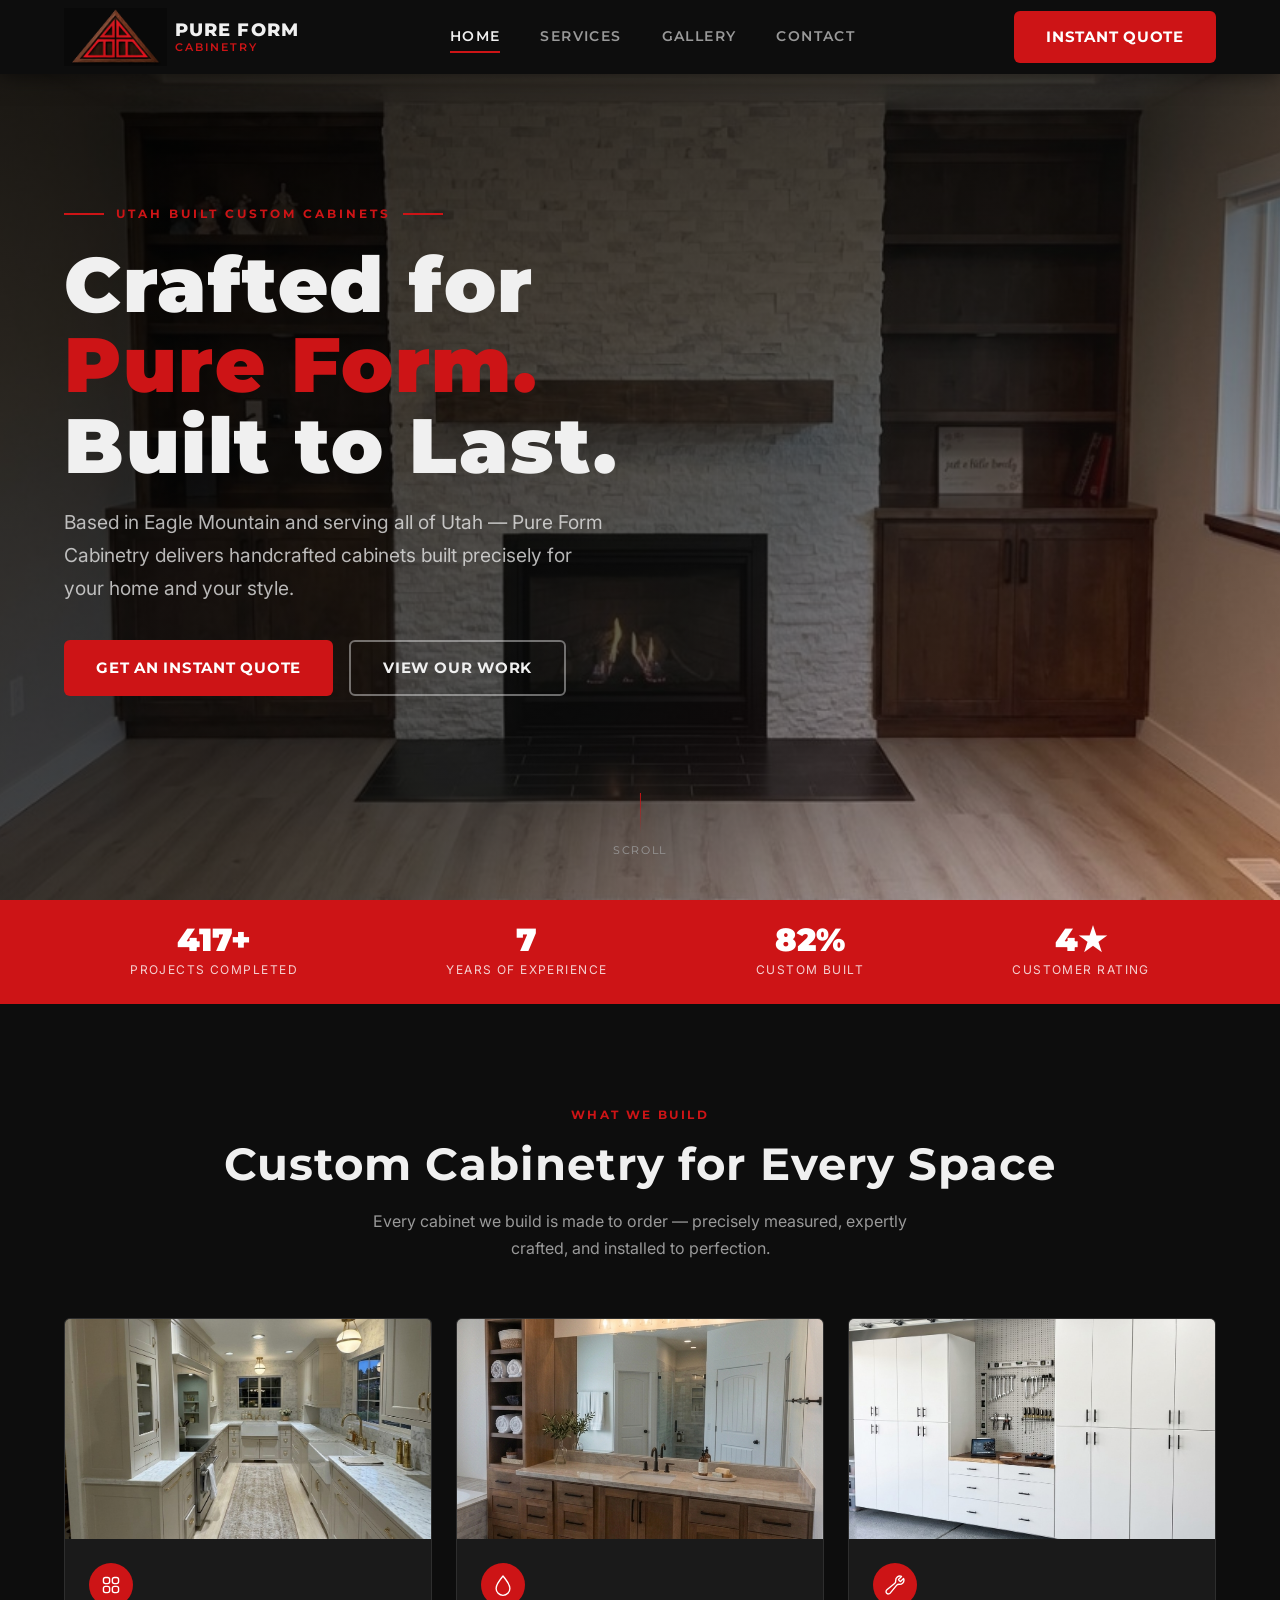
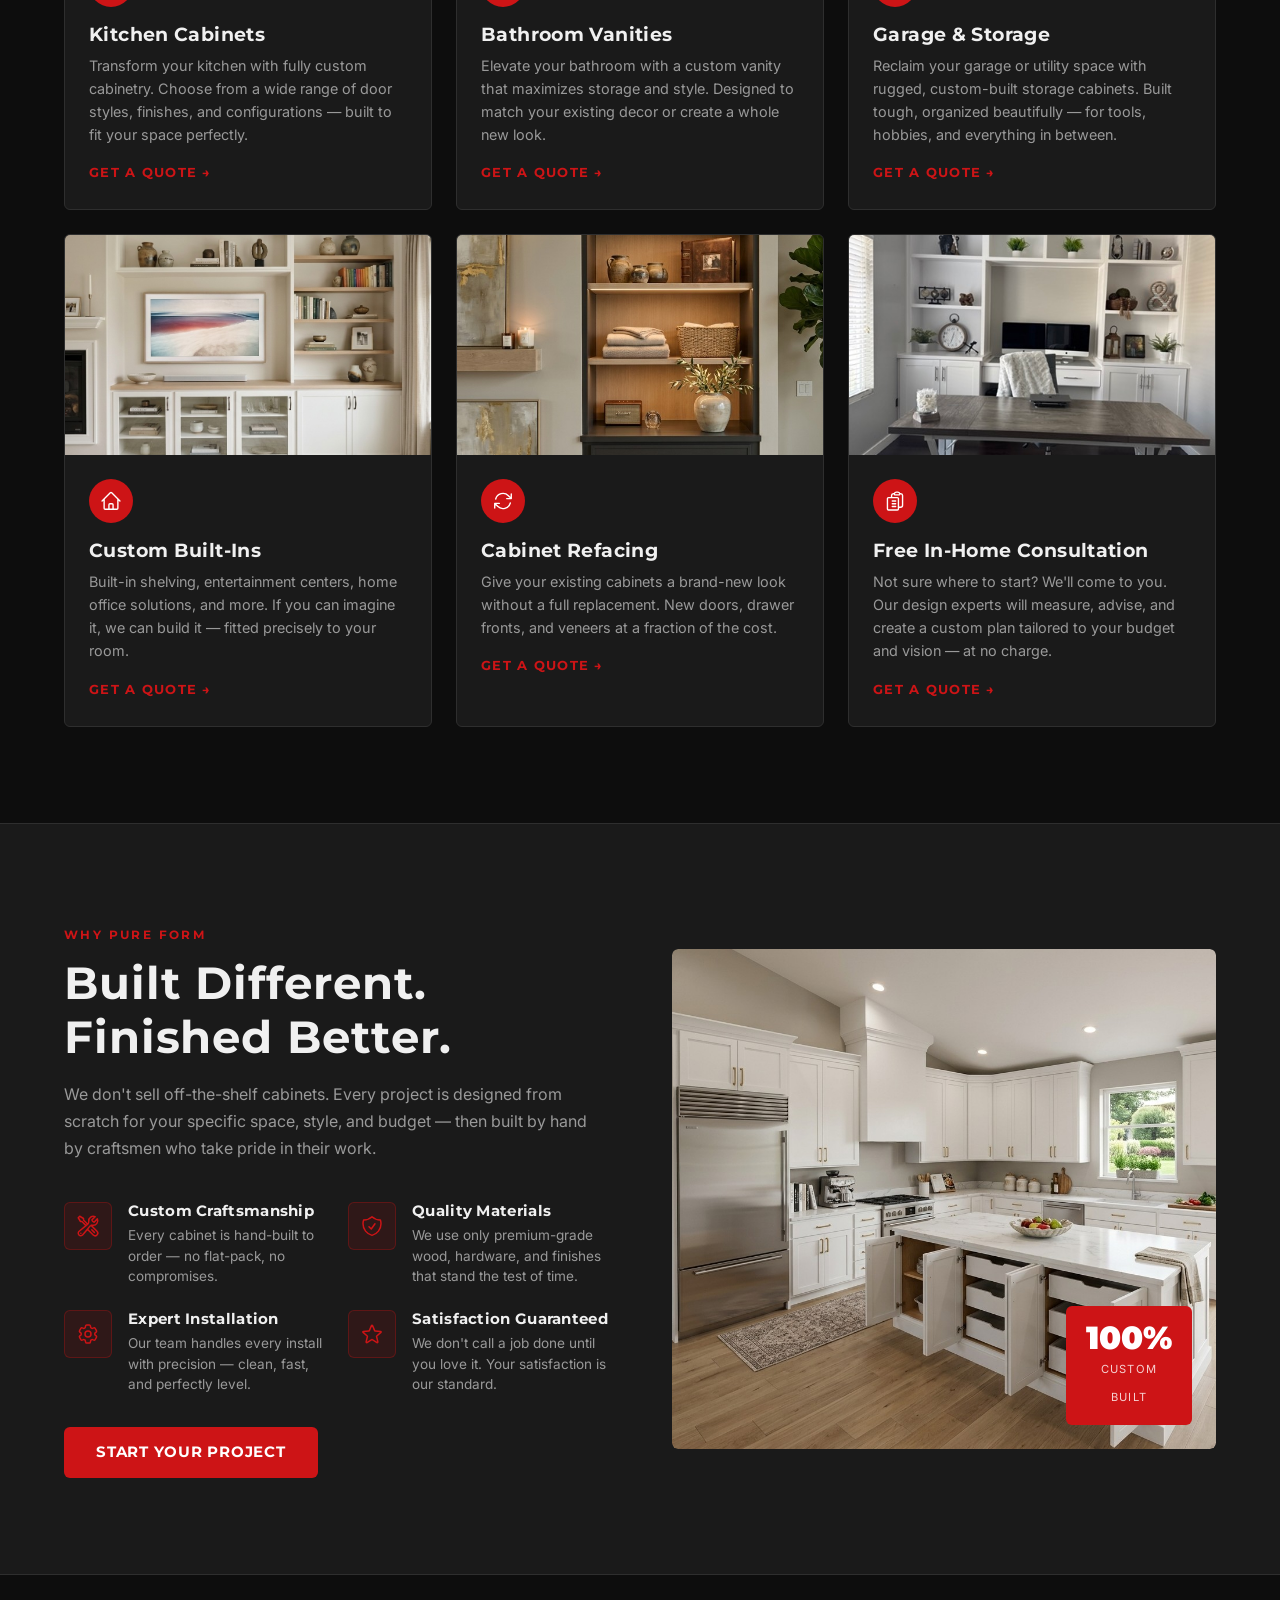
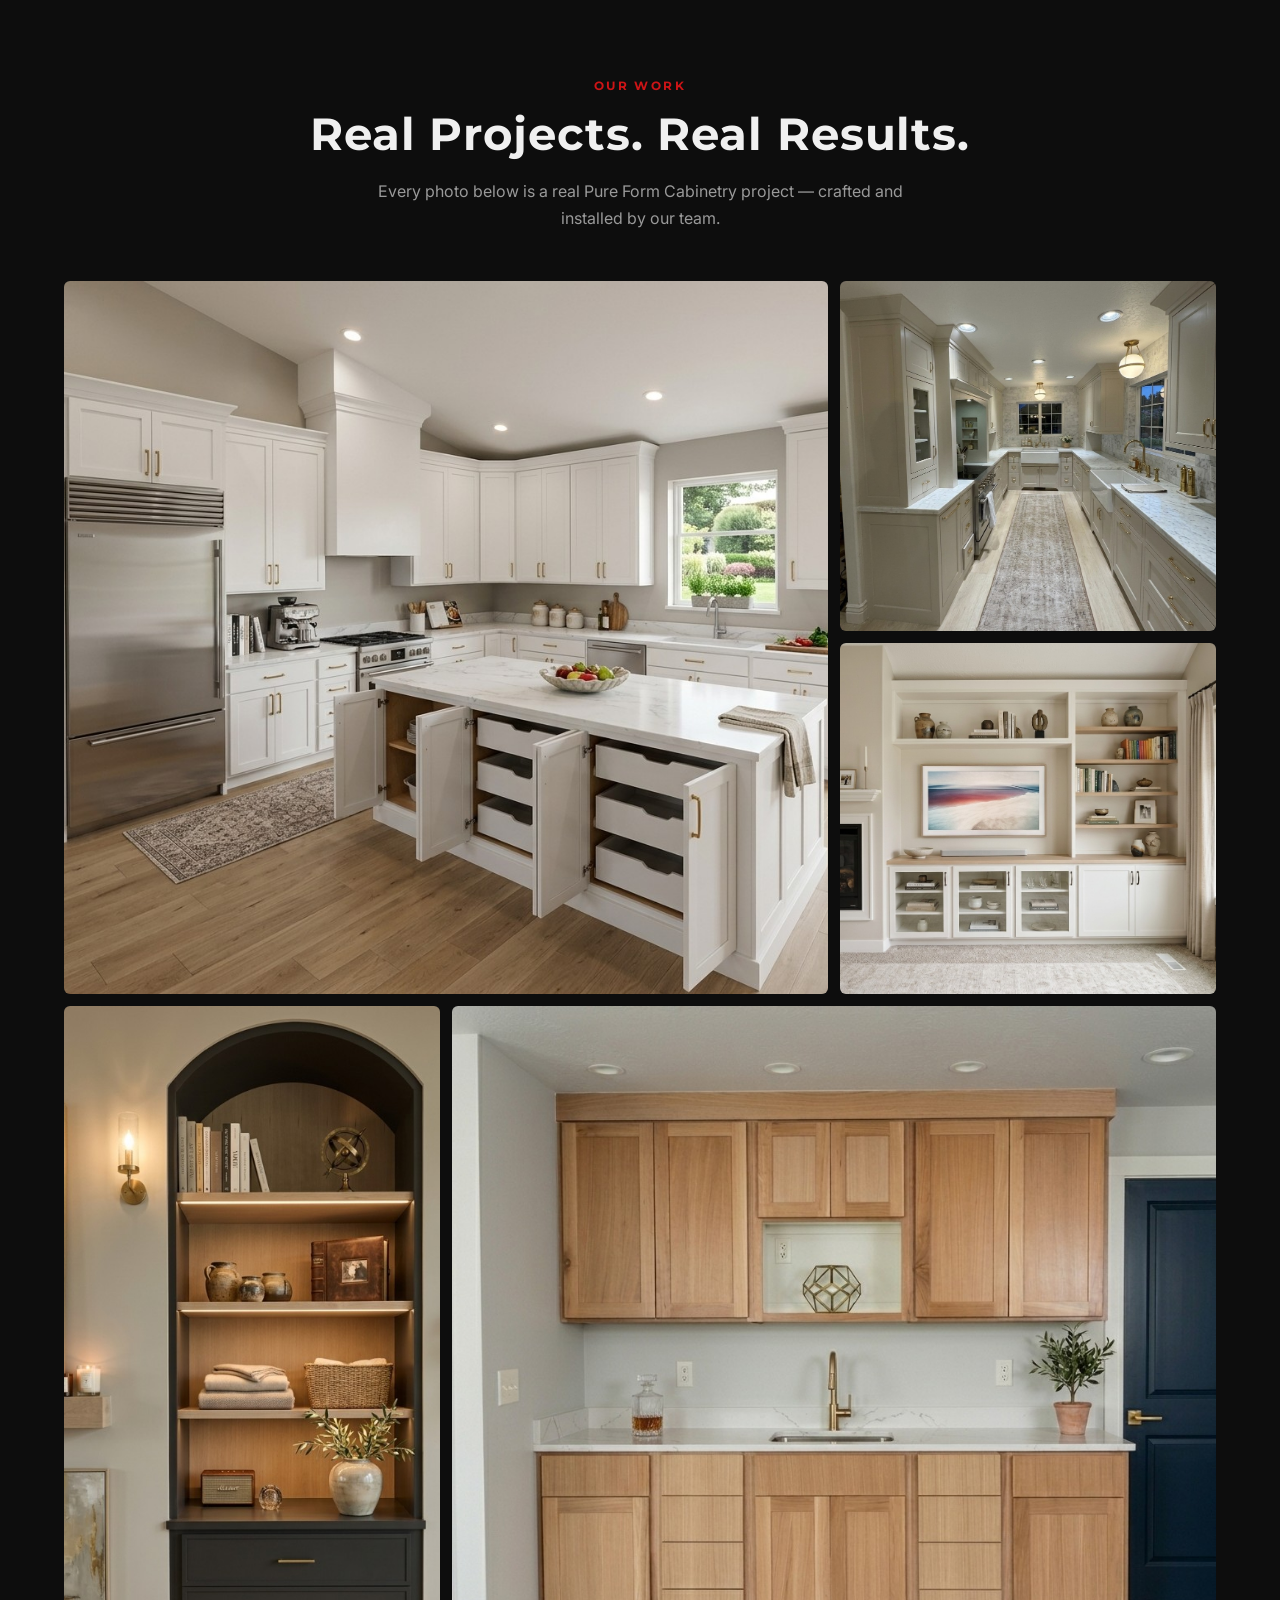
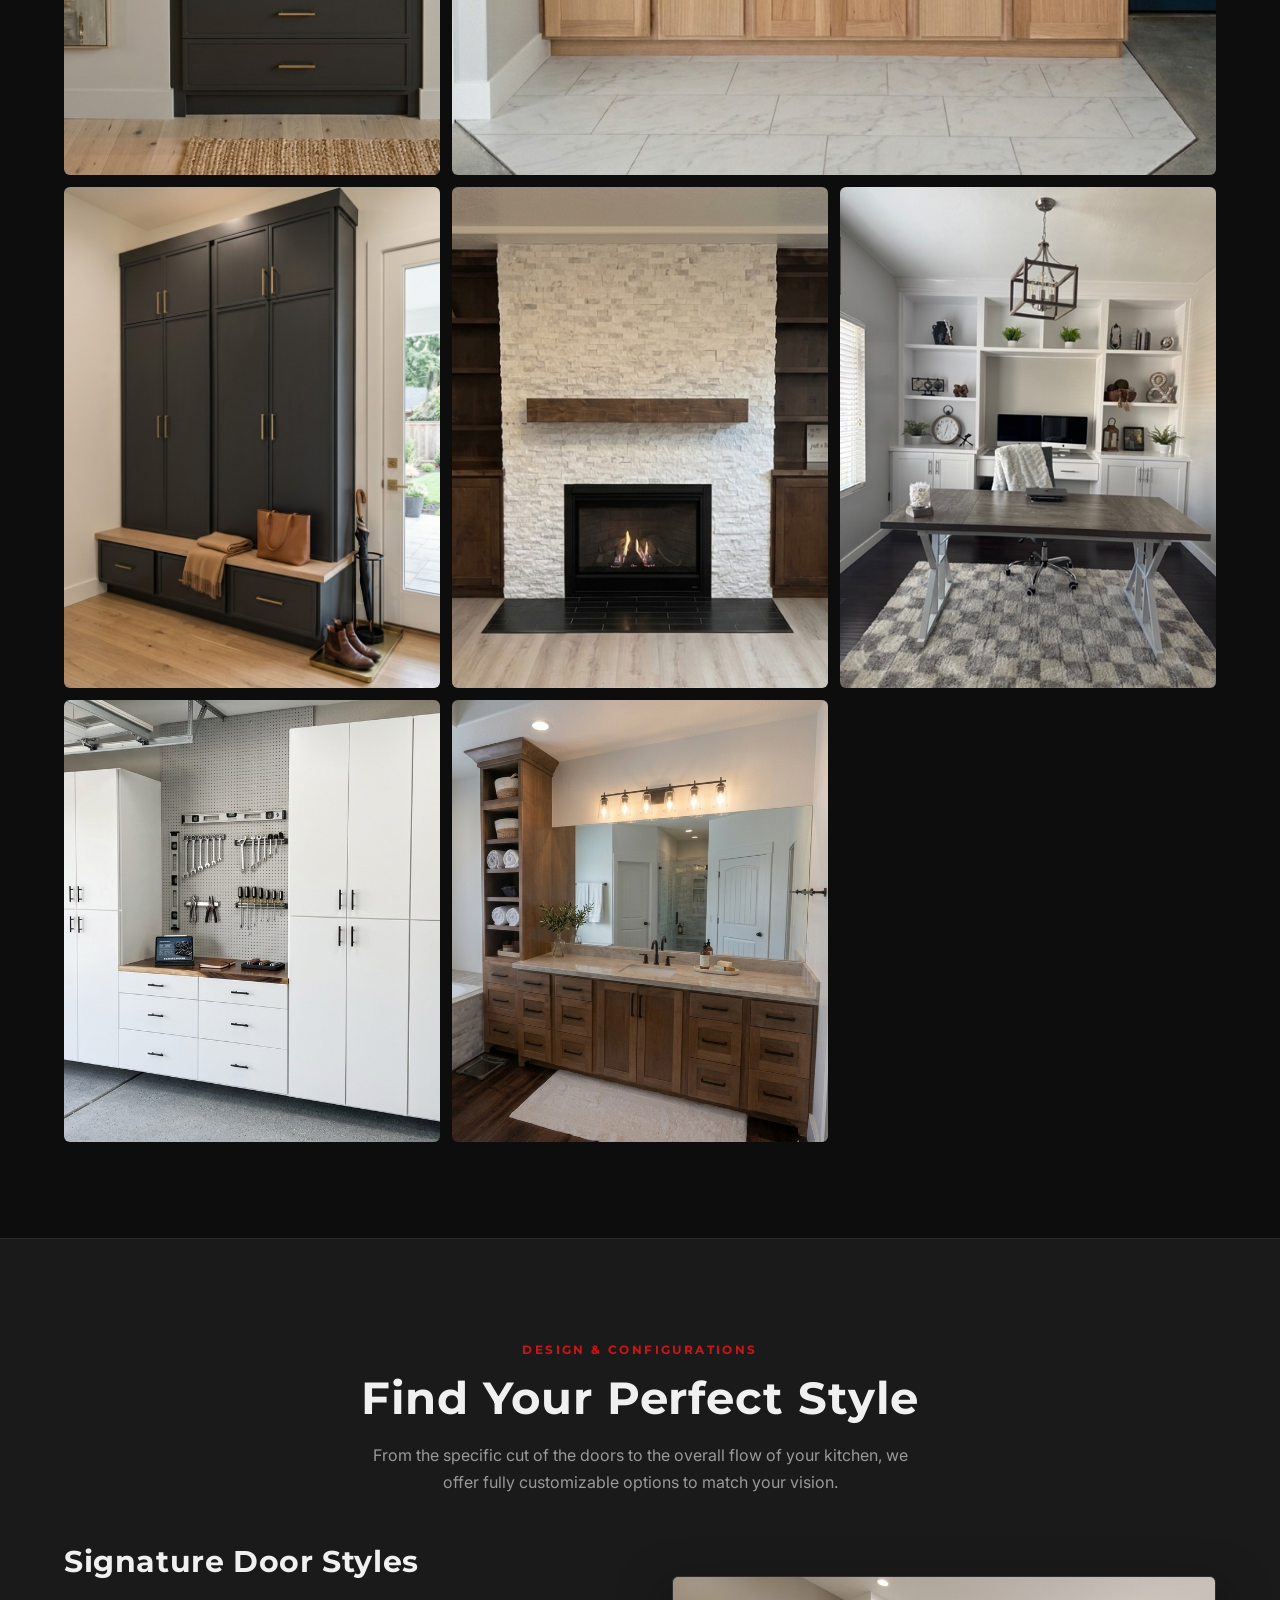
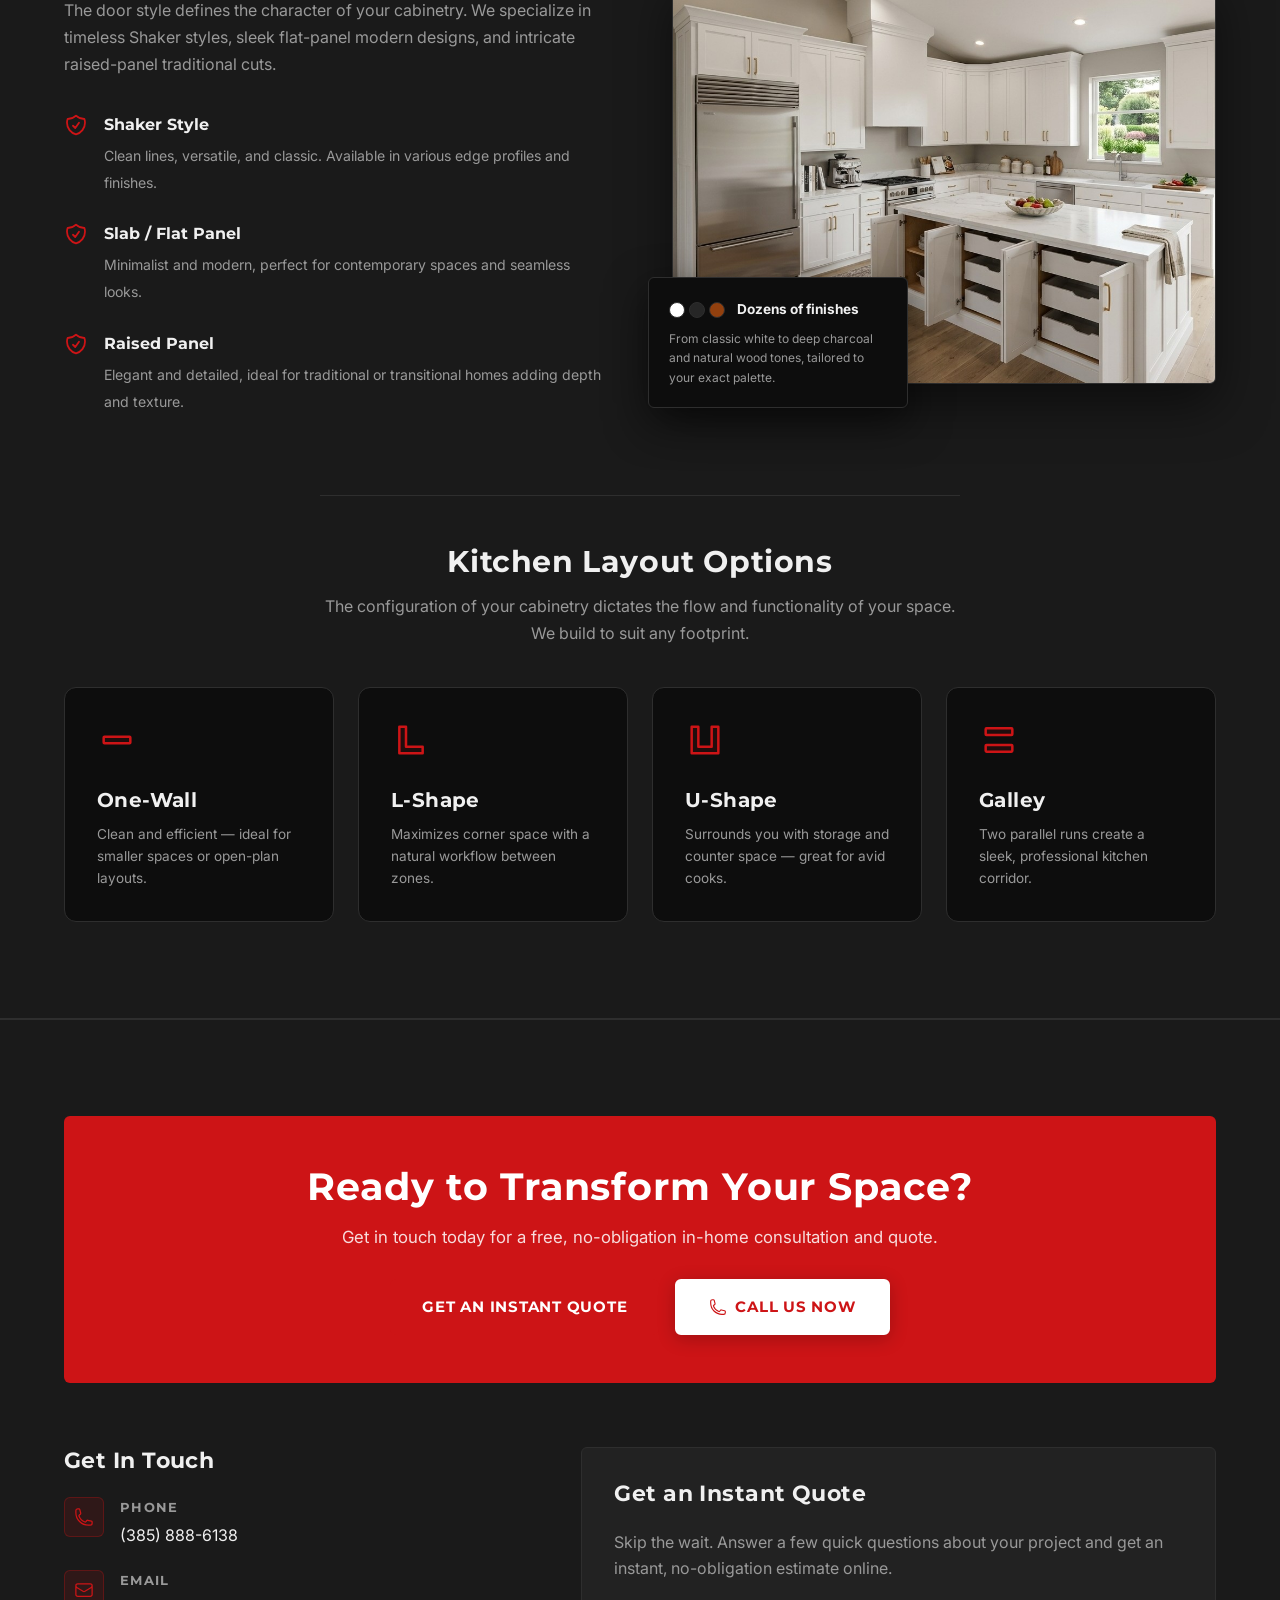
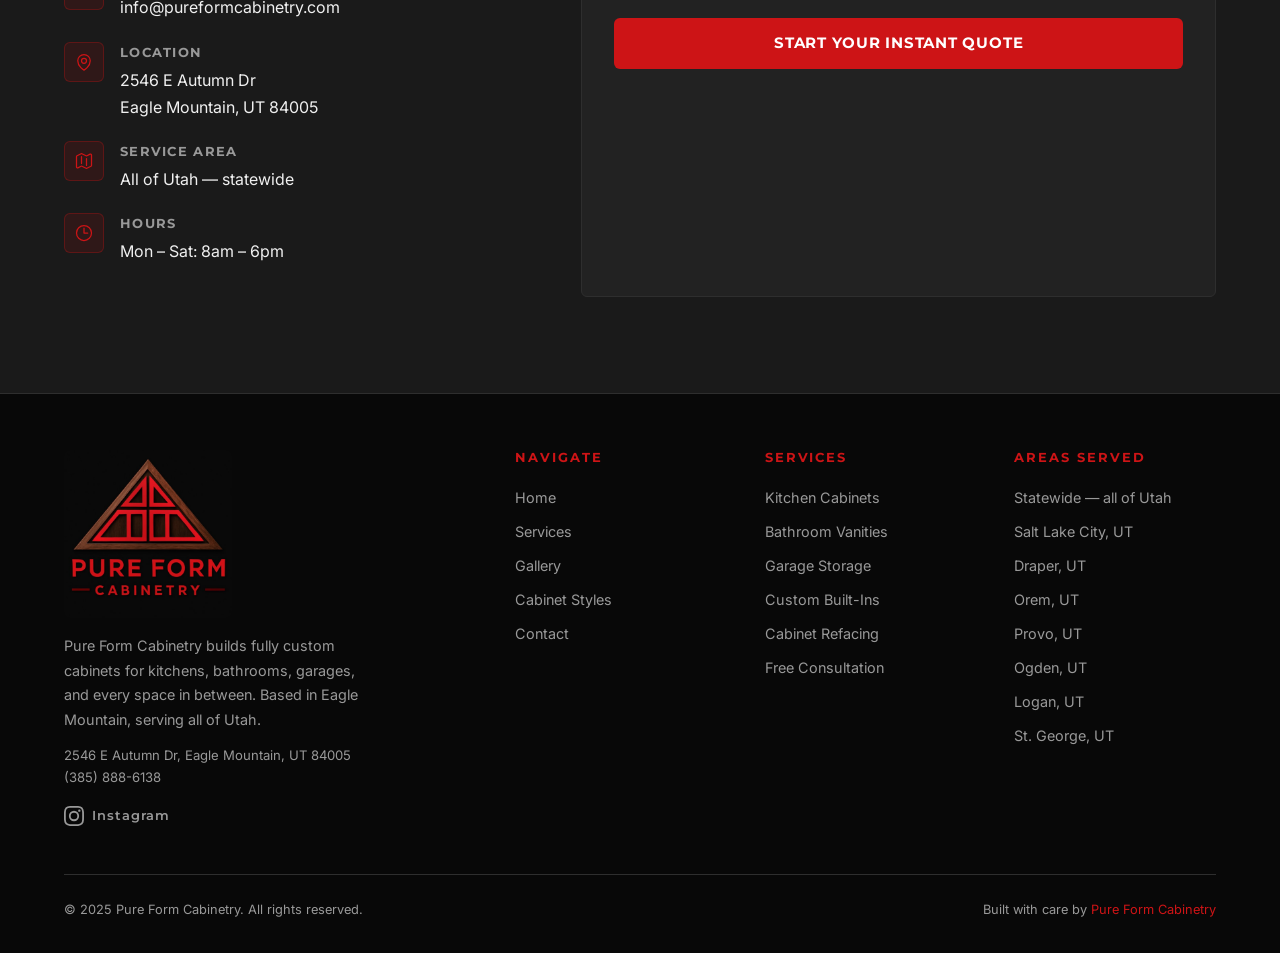
==== commit 3436621b: "Make instant-quote page responsive and keep header CTA visible The embedded quote iframe relied on a" ====
--- a/index.html
+++ b/index.html
@@ -51,7 +51,7 @@
     "priceRange": "$$",
     "address": {
       "@type": "PostalAddress",
-      "streetAddress": "3291 East Autumn Lane",
+      "streetAddress": "2546 E Autumn Dr",
       "addressLocality": "Eagle Mountain",
       "addressRegion": "UT",
       "postalCode": "84005",
@@ -662,7 +662,7 @@
               <div>
                 <strong>Location</strong>
                 <address style="font-style:normal;">
-                  3291 East Autumn Lane<br />
+                  2546 E Autumn Dr<br />
                   Eagle Mountain, UT 84005
                 </address>
               </div>
@@ -707,7 +707,7 @@
           <img src="images/footer-logo.png" alt="Pure Form Cabinetry" class="footer-brand-logo" width="280" height="280" />
           <p>Pure Form Cabinetry builds fully custom cabinets for kitchens, bathrooms, garages, and every space in between. Based in Eagle Mountain, serving all of Utah.</p>
           <address class="footer-nap" style="font-style:normal;">
-            <span>3291 East Autumn Lane, Eagle Mountain, UT 84005</span><br />
+            <span>2546 E Autumn Dr, Eagle Mountain, UT 84005</span><br />
             <a href="tel:+13858886138">(385) 888-6138</a>
           </address>
           <a href="https://www.instagram.com/raws_chris/" target="_blank" rel="noopener noreferrer" class="footer-social" aria-label="Pure Form Cabinetry on Instagram">
